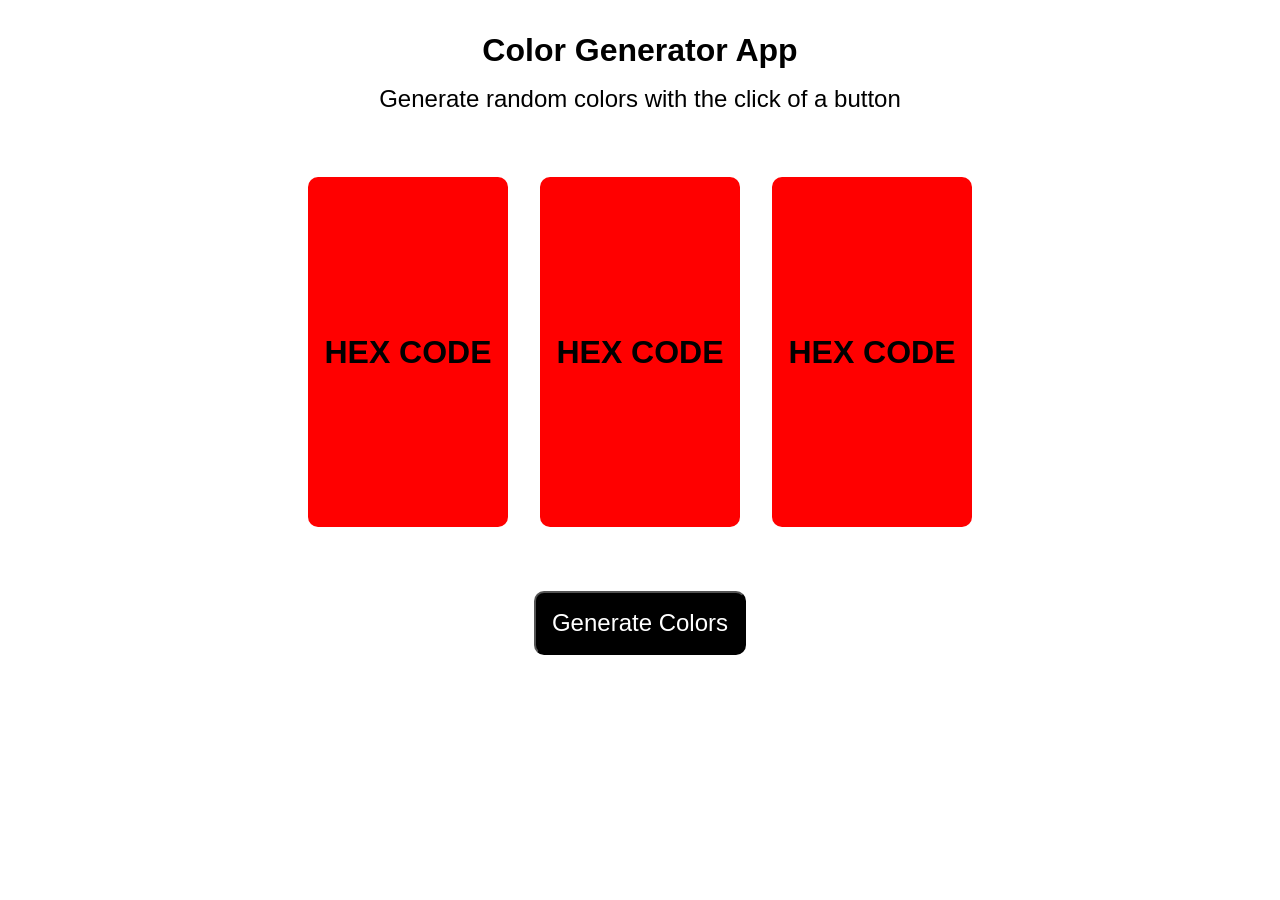
==== index.html @ 50bd09fe "FIRST COLOR GENERATOR" ====
<!DOCTYPE html>
<html lang="en">
<head>
  <meta charset="UTF-8">
  <meta name="viewport" content="width=device-width, initial-scale=1.0">
  <link rel="stylesheet" href="style.css">
  <title>Document</title>
</head>
<body>
 <div class="top-container">
    <h1 class="heading-text">Color Generator App</h1>
    <p class="paragraph-text">Generate random colors with the click of a button</p>
 </div>


 <div class="bottom-container">

  <div class="generated-colors-container" >
   <div class="first-color-box" id="first-color-box">
    <h1 id="first-hex-code">HEX CODE</h1>
   </div>
   <div class="second-color-box" id="second-color-box">
    <h1 id="second-hex-code">HEX CODE</h1>
   </div>   
   <div class="third-color-box" id="third-color-box">
    <h1 id="third-hex-code">HEX CODE</h1>
   </div>
  
 </div>

 <button class="button" id="generate-colors-button">Generate Colors</button>


  <script src="./index.js"></script>
</body>
</html>
---- style.css ----
/* Page Reset */

* {
  margin: 0;
  padding: 0;
  box-sizing: border-box;
  font-family: "Poppins", sans-serif;
}

.top-container {
  height: auto;
  width: 100%;
  display: flex;
  flex-direction: column;
  justify-content: center;
  align-items: center;
  padding: 2rem;
  gap: 1rem;
}

.top-container p {
  font-size: 1.5rem;
  font-weight: 300;
}

.bottom-container {
  display: flex;
  flex-direction: column;
  justify-content: center;
  align-items: center;
  gap: 2rem;
  height: auto;
  width: 100%;
}

.generated-colors-container {
  display: flex;
  flex-direction: row;
  justify-content: center;
  align-items: center;
  gap: 2rem;
  height: auto;
  width: 100%;
  padding: 2rem;
}

.first-color-box {
  display: flex;
  flex-direction: column;
  justify-content: center;
  align-items: center;
  gap: 2rem;
  height: 350px;
  width: 200px;
  background-color: #ff0000;
  border-radius: 10px;
}

.second-color-box {
  display: flex;
  flex-direction: column;
  justify-content: center;
  align-items: center;
  gap: 2rem;
  height: 350px;
  width: 200px;
  background-color: #ff0000;
  border-radius: 10px;
}

.third-color-box {
  display: flex;
  flex-direction: column;
  justify-content: center;
  align-items: center;
  gap: 2rem;
  height: 350px;
  width: 200px;
  background-color: #ff0000;
  border-radius: 10px;
}
.button {
  display: flex;
  flex-direction: row;
  justify-content: center;
  align-items: center;
  gap: 2rem;
  height: auto;
  width: fit-content;
  padding: 1rem;
  border-radius: 10px;
  background-color: #000;
  color: #fff;
  font-size: 1.5rem;
  font-weight: 300;
}
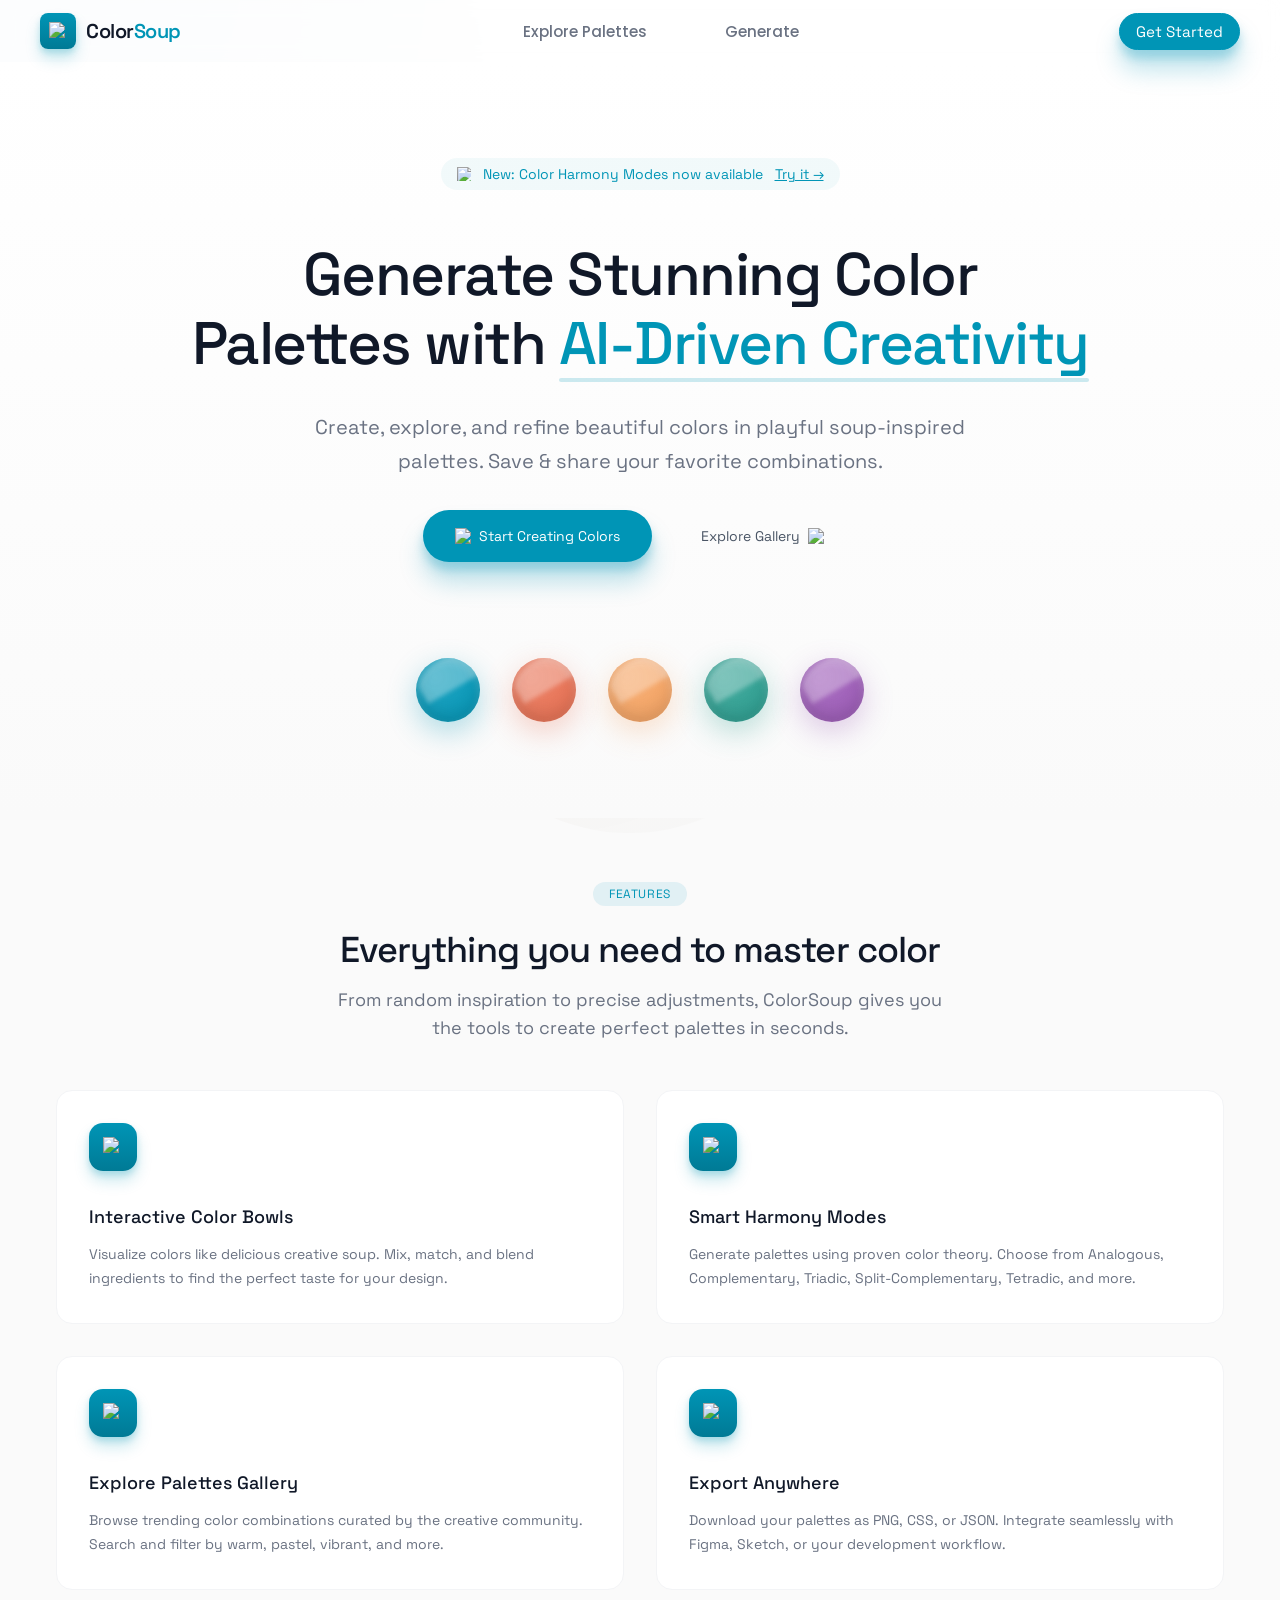
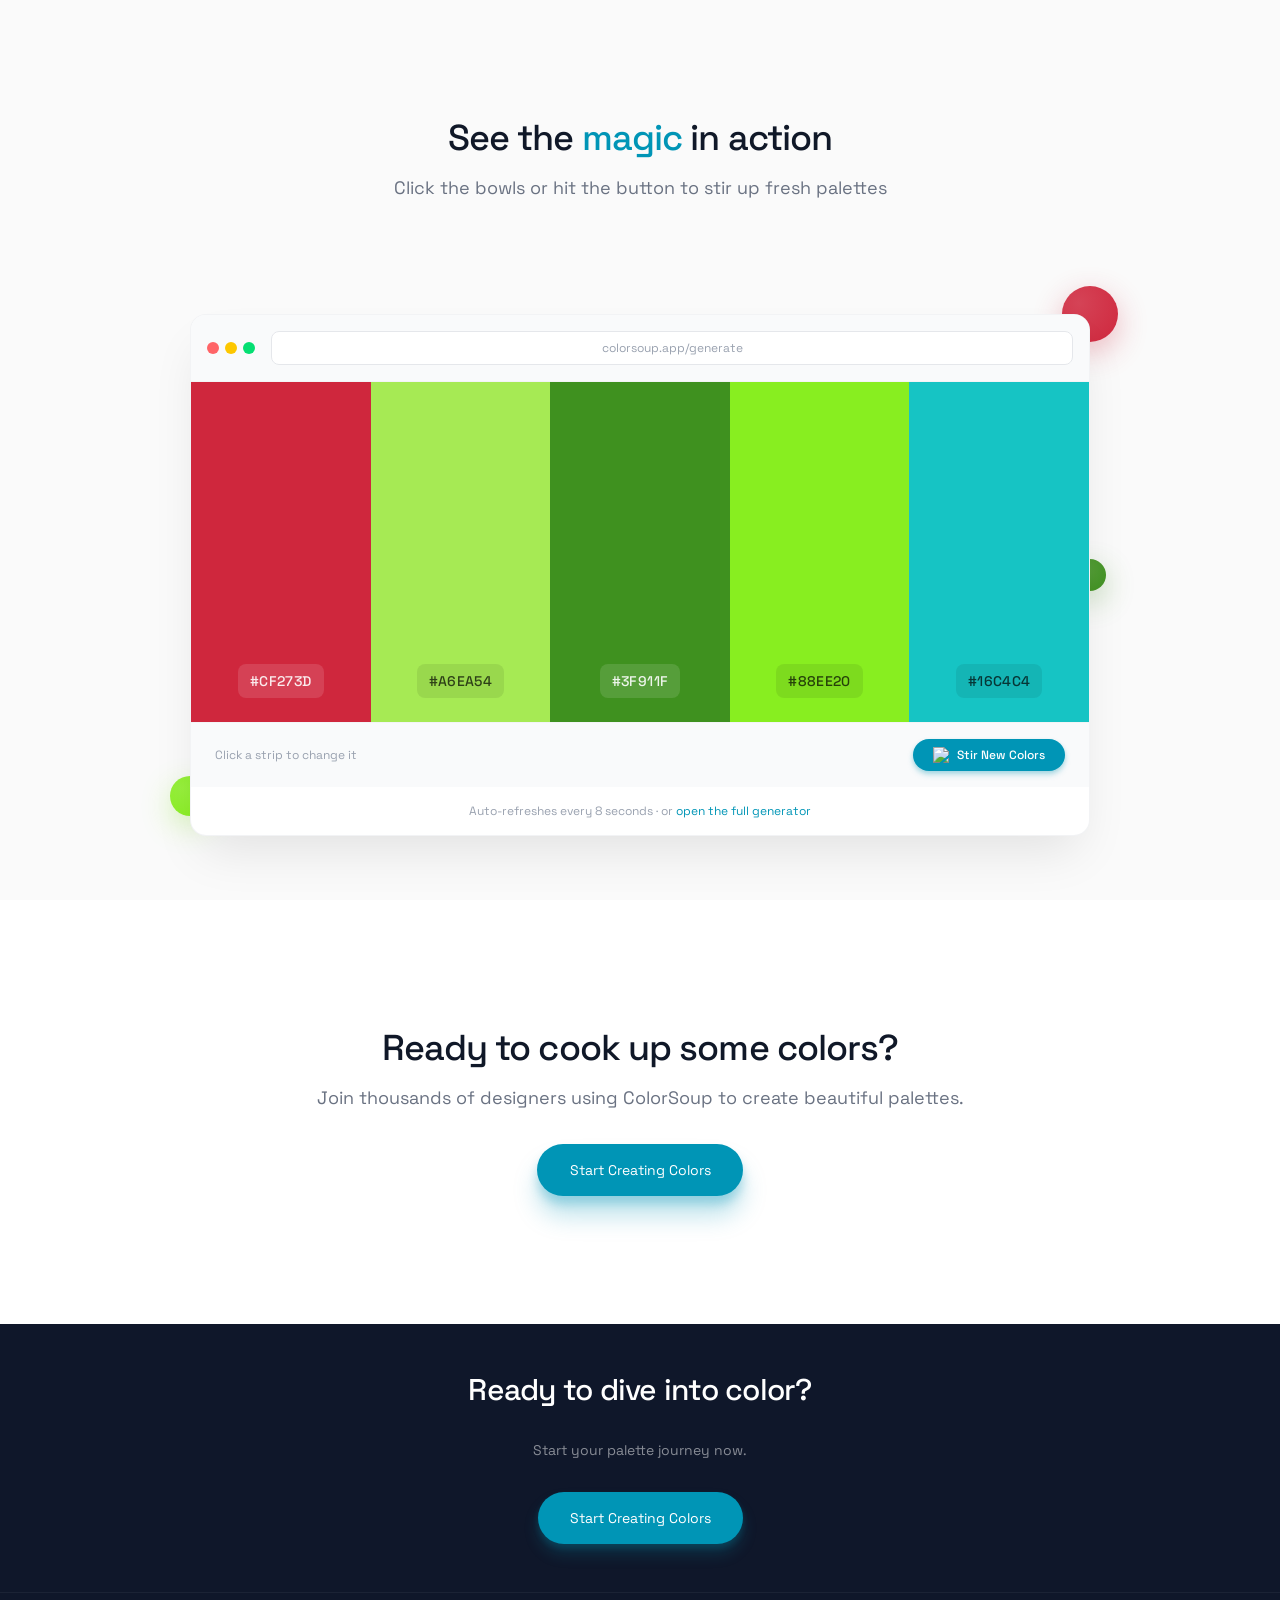
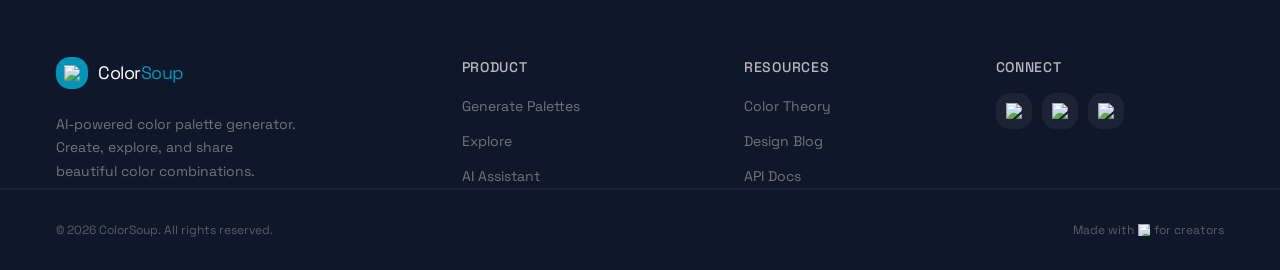
==== commit 98af0486: "main Structure with pages" ====
--- a/index.html
+++ b/index.html
@@ -1,36 +1,336 @@
 <!DOCTYPE html>
 <html lang="en">
 <head>
-  <meta charset="UTF-8">
-  <meta name="viewport" content="width=device-width, initial-scale=1.0">
-  <link rel="stylesheet" href="style.css">
-  <title>Document</title>
+  <meta charset="UTF-8" />
+  <meta name="viewport" content="width=device-width, initial-scale=1.0" />
+  <link rel="preconnect" href="https://fonts.googleapis.com" />
+  <link rel="preconnect" href="https://fonts.gstatic.com" crossorigin />
+  <link
+    href="https://fonts.googleapis.com/css2?family=Poppins:wght@300;400;500;600;700&family=Space+Grotesk:wght@400;500;600;700&display=swap"
+    rel="stylesheet"
+  />
+  <link rel="stylesheet" href="style.css" />
+  <title>ColorSoup</title>
 </head>
 <body>
- <div class="top-container">
-    <h1 class="heading-text">Color Generator App</h1>
-    <p class="paragraph-text">Generate random colors with the click of a button</p>
- </div>
-
-
- <div class="bottom-container">
-
-  <div class="generated-colors-container" >
-   <div class="first-color-box" id="first-color-box">
-    <h1 id="first-hex-code">HEX CODE</h1>
-   </div>
-   <div class="second-color-box" id="second-color-box">
-    <h1 id="second-hex-code">HEX CODE</h1>
-   </div>   
-   <div class="third-color-box" id="third-color-box">
-    <h1 id="third-hex-code">HEX CODE</h1>
-   </div>
-  
- </div>
-
- <button class="button" id="generate-colors-button">Generate Colors</button>
-
-
-  <script src="./index.js"></script>
+  <!-- decorative background blobs -->
+  <div class="bg-blobs">
+    <div class="blob blob-teal" data-name="motion.div" data-node-id="22:352"></div>
+    <div class="blob blob-purple" data-name="motion.div" data-node-id="22:353"></div>
+    <div class="blob blob-orange" data-name="motion.div" data-node-id="22:354"></div>
+  </div>
+
+  <!-- navigation -->
+  <nav class="navbar">
+    <div class="container nav-content">
+      <a href="#" class="logo logo-link">
+        <div class="logo-button">
+          <img src="https://www.figma.com/api/mcp/asset/55b6ffff-f499-4765-b4e3-03343132c840" alt="Palette" class="logo-icon-image" />
+        </div>
+        <span class="logo-text">Color<span class="logo-highlight">Soup</span></span>
+      </a>
+      <ul class="nav-links">
+        <li>
+          <a href="gallery.html">
+            <img src="https://www.figma.com/api/mcp/asset/17121edc-b662-4e2b-855e-cfca0b43fb47" alt="" class="nav-icon" />
+            Explore Palettes
+          </a>
+        </li>
+        <li>
+          <a href="generator.html">
+            <img src="https://www.figma.com/api/mcp/asset/20d98e14-5264-496a-9c47-e6759f137884" alt="" class="nav-icon" />
+            Generate
+          </a>
+        </li>
+      </ul>
+      <div class="nav-actions">
+        <a href="generator.html" class="btn btn-primary">Get Started</a>
+      </div>
+    </div>
+  </nav>
+
+  <!-- hero -->
+  <header id="generate" class="hero">
+    <div class="container hero-container">
+      <!-- Announcement banner -->
+      <div class="hero-announcement" data-name="motion.div" data-node-id="22:356">
+        <div class="announcement-badge">
+          <img src="https://www.figma.com/api/mcp/asset/c7851a32-59e3-48cd-8ddf-7fe6d925c327" alt="Sparkles" class="announcement-icon" />
+          <span class="announcement-text">New: Color Harmony Modes now available</span>
+          <a href="#" class="announcement-link">Try it →</a>
+        </div>
+      </div>
+
+      <!-- Title -->
+      <h1 class="hero-title" data-name="motion.h1" data-node-id="22:367">
+        <span class="hero-title-main">Generate Stunning Color Palettes with </span>
+        <span class="hero-title-highlight">
+          AI-Driven Creativity
+          <div class="hero-title-underline"></div>
+        </span>
+      </h1>
+
+      <!-- Subtitle -->
+      <p class="hero-subtitle" data-name="motion.p" data-node-id="22:372">
+        Create, explore, and refine beautiful colors in playful soup-inspired
+        palettes. Save & share your favorite combinations.
+      </p>
+
+      <!-- CTA Buttons -->
+      <div class="hero-cta" data-name="motion.div" data-node-id="22:374">
+        <a href="generator.html" class="btn btn-primary btn-lg generate-btn">
+          <img src="https://www.figma.com/api/mcp/asset/13329df7-5175-4033-a68e-be6a169b4d35" alt="Sparkles" class="btn-icon" />
+          <span>Start Creating Colors</span>
+        </a>
+        <a href="gallery.html" class="btn btn-secondary btn-lg">
+          <span>Explore Gallery</span>
+          <img src="https://www.figma.com/api/mcp/asset/4c6d60f8-d083-4ae3-9d26-2789202c1991" alt="Arrow" class="btn-icon" />
+        </a>
+      </div>
+
+      <!-- Color spheres -->
+      <div class="hero-balls">
+        <div class="sphere" data-color="0095b6" data-name="sphere-teal">
+          <div class="sphere-container">
+            <div class="sphere-highlight"></div>
+            <div class="sphere-inner-shadow"></div>
+          </div>
+        </div>
+        <div class="sphere" data-color="e76f51" data-name="sphere-coral">
+          <div class="sphere-container">
+            <div class="sphere-highlight"></div>
+            <div class="sphere-inner-shadow"></div>
+          </div>
+        </div>
+        <div class="sphere" data-color="f4a261" data-name="sphere-orange">
+          <div class="sphere-container">
+            <div class="sphere-highlight"></div>
+            <div class="sphere-inner-shadow"></div>
+          </div>
+        </div>
+        <div class="sphere" data-color="2a9d8f" data-name="sphere-teal-green">
+          <div class="sphere-container">
+            <div class="sphere-highlight"></div>
+            <div class="sphere-inner-shadow"></div>
+          </div>
+        </div>
+        <div class="sphere" data-color="9b59b6" data-name="sphere-purple">
+          <div class="sphere-container">
+            <div class="sphere-highlight"></div>
+            <div class="sphere-inner-shadow"></div>
+          </div>
+        </div>
+      </div>
+    </div>
+  </header>
+
+  <!-- features section -->
+  <section id="features" class="section features">
+    <div class="container">
+      <p class="section-pretitle">Features</p>
+      <h2 class="section-title">
+        Everything you need to master color
+      </h2>
+      <p class="section-subtitle">
+        From random inspiration to precise adjustments, ColorSoup gives you the
+        tools to create perfect palettes in seconds.
+      </p>
+      <div class="cards grid">
+        <div class="card">
+          <div class="card-icon">
+            <img
+              src="https://www.figma.com/api/mcp/asset/db305dd0-a26c-40e7-a4c9-801022a3601c"
+              alt="Icon"
+            />
+          </div>
+          <h3 class="card-title">Interactive Color Bowls</h3>
+          <p class="card-text">
+            Visualize colors like delicious creative soup. Mix, match, and blend
+            ingredients to find the perfect taste for your design.
+          </p>
+        </div>
+        <div class="card">
+          <div class="card-icon">
+            <img
+              src="https://www.figma.com/api/mcp/asset/1b2dde30-765e-4213-84c3-91a2a613e78d"
+              alt="Icon"
+            />
+          </div>
+            <h3 class="card-title">Smart Harmony Modes</h3>
+            <p class="card-text">
+              Generate palettes using proven color theory. Choose from Analogous, Complementary, Triadic, Split-Complementary, Tetradic, and more.
+            </p>
+        </div>
+        <div class="card">
+          <div class="card-icon">
+            <img
+              src="https://www.figma.com/api/mcp/asset/b2a75044-d16f-43f7-a27d-85a6347b8678"
+              alt="Icon"
+            />
+          </div>
+          <h3 class="card-title">Explore Palettes Gallery</h3>
+          <p class="card-text">
+            Browse trending color combinations curated by the creative community.
+            Search and filter by warm, pastel, vibrant, and more.
+          </p>
+        </div>
+        <div class="card">
+          <div class="card-icon">
+            <img
+              src="https://www.figma.com/api/mcp/asset/28a9cef9-7aec-4e3d-9a11-65c578a23c8b"
+              alt="Icon"
+            />
+          </div>
+          <h3 class="card-title">Export Anywhere</h3>
+          <p class="card-text">
+            Download your palettes as PNG, CSS, or JSON. Integrate seamlessly
+            with Figma, Sketch, or your development workflow.
+          </p>
+        </div>
+      </div>
+    </div>
+  </section>
+
+  <!-- color generator section -->
+  <section id="generator" class="section magic">
+    <div class="container">
+      <!-- Header -->
+      <div class="magic-header">
+        <h2 class="section-title" data-node-id="22:293">See the <span class="highlight-primary">magic</span> in action</h2>
+        <p class="section-subtitle" data-node-id="22:296">Click the bowls or hit the button to stir up fresh palettes</p>
+      </div>
+    </div>
+
+    <div class="generator-window-wrapper">
+      <div class="magic-circle magic-circle-1"></div>
+      <div class="magic-circle magic-circle-2"></div>
+      <div class="magic-circle magic-circle-3"></div>
+      <div class="generator-window" data-node-id="22:297">
+        <!-- Browser chrome -->
+        <div class="browser-header">
+          <div class="browser-dots">
+            <span class="dot red"></span>
+            <span class="dot yellow"></span>
+            <span class="dot green"></span>
+          </div>
+          <div class="browser-url">colorsoup.app/generate</div>
+        </div>
+
+        <!-- Color strips -->
+        <div class="color-strips" data-node-id="22:307">
+          <div class="color-strip" style="background-color: #cf273d;">
+            <span class="hex-code">#CF273D</span>
+          </div>
+          <div class="color-strip" style="background-color: #a6ea54;">
+            <span class="hex-code">#A6EA54</span>
+          </div>
+          <div class="color-strip" style="background-color: #3f911f;">
+            <span class="hex-code">#3F911F</span>
+          </div>
+          <div class="color-strip" style="background-color: #88ee20;">
+            <span class="hex-code">#88EE20</span>
+          </div>
+          <div class="color-strip" style="background-color: #16c4c4;">
+            <span class="hex-code">#16C4C4</span>
+          </div>
+        </div>
+
+        <!-- Controls footer -->
+        <div class="generator-footer" data-node-id="22:328">
+          <span class="footer-text">Click a strip to change it</span>
+          <button class="btn btn-stir" id="stir-button">
+            <img src="https://www.figma.com/api/mcp/asset/42a8ce26-4220-43d6-bc8f-4aea6f13907b" alt="Refresh" class="refresh-icon" />
+            Stir New Colors
+          </button>
+        </div>
+
+        <!-- Auto-refresh text -->
+        <p class="auto-refresh-text">Auto-refreshes every 8 seconds · or <a href="#">open the full generator</a></p>
+      </div>
+    </div>
+  </section>
+
+  <!-- call to action -->
+  <section class="section cta" data-node-id="22:343">
+    <div class="container cta-light">
+      <h2 class="section-title cta-title">Ready to cook up some colors?</h2>
+      <p class="section-subtitle">Join thousands of designers using ColorSoup to create beautiful palettes.</p>
+      <a href="generator.html" class="btn btn-primary btn-lg generate-btn">Start Creating Colors</a>
+    </div>
+  </section>
+
+  <!-- footer -->
+  <footer class="footer" data-node-id="22:399">
+    <!-- CTA section inside footer -->
+    <div class="footer-cta" data-node-id="22:401">
+      <div class="container">
+        <h3 class="footer-cta-title">Ready to dive into color?</h3>
+        <p class="footer-cta-subtitle">Start your palette journey now.</p>
+        <a href="generator.html" class="btn btn-primary btn-lg">Start Creating Colors</a>
+      </div>
+    </div>
+
+    <!-- Footer content -->
+    <div class="footer-content" data-node-id="22:408">
+      <div class="container footer-container">
+        <!-- Logo and description -->
+        <div class="footer-col">
+          <div class="footer-logo">
+            <div class="logo-icon">
+              <img src="https://www.figma.com/api/mcp/asset/8405d861-100b-4a39-bebd-5254fe3fa550" alt="Palette" />
+            </div>
+            <span>Color<span class="footer-logo-highlight">Soup</span></span>
+          </div>
+          <p class="footer-description">AI-powered color palette generator. Create, explore, and share beautiful color combinations.</p>
+        </div>
+
+        <!-- Product links -->
+        <div class="footer-col">
+          <h4 class="footer-heading">Product</h4>
+          <ul class="footer-links">
+            <li><a href="#">Generate Palettes</a></li>
+            <li><a href="#">Explore</a></li>
+            <li><a href="#">AI Assistant</a></li>
+          </ul>
+        </div>
+
+        <!-- Resources links -->
+        <div class="footer-col">
+          <h4 class="footer-heading">Resources</h4>
+          <ul class="footer-links">
+            <li><a href="#">Color Theory</a></li>
+            <li><a href="#">Design Blog</a></li>
+            <li><a href="#">API Docs</a></li>
+          </ul>
+        </div>
+
+        <!-- Social links -->
+        <div class="footer-col">
+          <h4 class="footer-heading">Connect</h4>
+          <div class="footer-social">
+            <a href="#" class="social-icon">
+              <img src="https://www.figma.com/api/mcp/asset/ef3c22bc-efe1-4efb-acac-4a93ec46db56" alt="Twitter" />
+            </a>
+            <a href="#" class="social-icon">
+              <img src="https://www.figma.com/api/mcp/asset/d0b5319f-5ca6-45e8-8bff-b09e6f08ce57" alt="GitHub" />
+            </a>
+            <a href="#" class="social-icon">
+              <img src="https://www.figma.com/api/mcp/asset/e0835428-8c93-48e9-b400-e7cafc90fc1d" alt="Instagram" />
+            </a>
+          </div>
+        </div>
+      </div>
+    </div>
+
+    <!-- Copyright -->
+    <div class="footer-bottom">
+      <div class="container footer-bottom-content">
+        <p class="copyright">© 2026 ColorSoup. All rights reserved.</p>
+        <p class="made-with">Made with <img src="https://www.figma.com/api/mcp/asset/14960d1c-c28c-49b5-a9eb-df938077d190" alt="Heart" class="heart-icon" /> for creators</p>
+      </div>
+    </div>
+  </footer>
+
+  <script src="index.js"></script>
 </body>
 </html>
--- a/style.css
+++ b/style.css
@@ -1,96 +1,2111 @@
-/* Page Reset */
-
+/* Reset */
 * {
   margin: 0;
   padding: 0;
   box-sizing: border-box;
+}
+body {
   font-family: "Poppins", sans-serif;
-}
-
-.top-container {
-  height: auto;
+  background: var(--bg-light);
+  color: var(--text-dark);
+  position: relative;
+  overflow-x: hidden;
+}
+
+/* Background blobs */
+.bg-blobs {
+  position: fixed;
+  top: 0;
+  left: 0;
   width: 100%;
+  height: 100%;
+  pointer-events: none;
+  z-index: 1;
+}
+
+.blob {
+  position: absolute;
+  border-radius: 50%;
+}
+
+.blob-teal {
+  width: 631.57px;
+  height: 631.57px;
+  left: -158.69px;
+  top: -220.09px;
+  opacity: 0.08;
+  background: radial-gradient(
+    circle at 30% 30%,
+    rgba(0, 149, 182, 1) 0%,
+    rgba(0, 112, 137, 0.75) 25%,
+    rgba(0, 75, 91, 0.5) 50%,
+    rgba(0, 37, 46, 0.25) 75%,
+    rgba(0, 0, 0, 0) 100%
+  );
+}
+
+.blob-purple {
+  width: 478.652px;
+  height: 478.652px;
+  left: 970.86px;
+  top: 242.99px;
+  opacity: 0.06;
+  background: radial-gradient(
+    circle at 30% 30%,
+    rgba(155, 89, 182, 1) 0%,
+    rgba(116, 67, 137, 0.75) 25%,
+    rgba(78, 45, 91, 0.5) 50%,
+    rgba(39, 22, 46, 0.25) 75%,
+    rgba(0, 0, 0, 0) 100%
+  );
+}
+
+.blob-orange {
+  width: 399.346px;
+  height: 399.346px;
+  left: 429.77px;
+  top: 433.73px;
+  opacity: 0.06;
+  background: radial-gradient(
+    circle at 30% 30%,
+    rgba(243, 156, 18, 1) 0%,
+    rgba(182, 117, 14, 0.75) 25%,
+    rgba(122, 78, 9, 0.5) 50%,
+    rgba(61, 39, 5, 0.25) 75%,
+    rgba(0, 0, 0, 0) 100%
+  );
+}
+
+/* Variables */
+:root {
+  --primary: #0095b6;
+  --primary-dark: #007a95;
+  --text-dark: #101828;
+  --text-gray: #6a7282;
+  --bg-light: #fafafa;
+  --bg-white: #fff;
+  --card-border: #f3f4f6;
+}
+
+/* Container */
+.container {
+  max-width: 1200px;
+  margin: 0 auto;
+  padding: 0 1rem;
+}
+
+/* Navbar */
+.navbar {
+  position: sticky;
+  top: 0;
+  background: rgba(255, 255, 255, 0.85);
+  backdrop-filter: blur(10px);
+  z-index: 100;
+}
+.nav-content {
+  display: flex;
+  align-items: center;
+  justify-content: space-between;
+  padding: 0.75rem 0;
+}
+.logo {
+  display: flex;
+  align-items: center;
+  gap: 10px;
+  text-decoration: none;
+  color: var(--text-dark);
+  font-size: 1.25rem;
+  font-weight: 600;
+}
+
+.logo-link {
+  position: relative;
+}
+
+.logo-button {
+  display: flex;
+  align-items: center;
+  justify-content: center;
+  width: 36px;
+  height: 36px;
+  background: linear-gradient(
+    180deg,
+    var(--primary) 0%,
+    var(--primary-dark) 100%
+  );
+  border-radius: 8px;
+  box-shadow:
+    0px 10px 15px rgba(0, 149, 182, 0.2),
+    0px 4px 6px rgba(0, 149, 182, 0.2);
+  flex-shrink: 0;
+}
+
+.logo-icon-image {
+  width: 18px;
+  height: 18px;
+  display: block;
+}
+
+.logo-text {
+  font-family: "Space Grotesk", sans-serif;
+  font-size: 20px;
+  font-weight: 600;
+  letter-spacing: -0.5px;
+  line-height: 28px;
+}
+
+.logo-highlight {
+  color: var(--primary);
+}
+.nav-links {
+  list-style: none;
+  display: flex;
+  gap: 1.5rem;
+}
+.nav-links a {
+  text-decoration: none;
+  color: var(--text-gray);
+  font-weight: 500;
+  font-size: 0.95rem;
+  display: flex;
+  align-items: center;
+  gap: 0.4rem;
+  padding: 7.71px 16px;
+  border-radius: 24px;
+  transition: all 0.3s ease;
+}
+
+.nav-links a:hover {
+  background: rgba(0, 149, 182, 0.1);
+  color: var(--primary);
+}
+
+.nav-links a:hover .nav-icon {
+  filter: brightness(0) saturate(100%) invert(40%) sepia(100%) saturate(1000%)
+    hue-rotate(180deg) brightness(1.1);
+}
+
+.nav-links a.nav-link-active {
+  background: rgba(0, 149, 182, 0.1);
+  color: var(--primary);
+}
+
+.nav-icon {
+  width: 16px;
+  height: 16px;
+  display: inline-block;
+}
+
+.nav-links a.nav-link-active .nav-icon {
+  filter: brightness(0) saturate(100%) invert(40%) sepia(100%) saturate(1000%)
+    hue-rotate(180deg) brightness(1.1);
+}
+.nav-actions {
+  display: flex;
+  gap: 0.75rem;
+}
+.btn {
+  display: inline-block;
+  text-decoration: none;
+  font-weight: 600;
+  font-size: 0.95rem;
+  padding: 0.5rem 1rem;
+  border-radius: 9999px;
+  cursor: pointer;
+}
+.btn-ghost {
+  background: transparent;
+  color: var(--text-gray);
+  border: 1px solid transparent;
+}
+.btn-primary {
+  background: var(--primary);
+  color: #fff;
+  border: 1px solid var(--primary);
+  font-family: "Space Grotesk", sans-serif;
+  font-weight: 400;
+  box-shadow:
+    0px 20px 25px rgba(0, 149, 182, 0.25),
+    0px 8px 10px rgba(0, 149, 182, 0.25);
+}
+.btn-primary:hover {
+  background: var(--primary-dark);
+  box-shadow:
+    0px 20px 25px rgba(0, 112, 137, 0.25),
+    0px 8px 10px rgba(0, 112, 137, 0.25);
+}
+
+.btn-outline {
+  background: transparent;
+  color: var(--primary);
+  border: 2px solid var(--primary);
+}
+
+/* Hero */
+.hero {
+  padding: 6rem 0;
+  text-align: center;
+  background: linear-gradient(180deg, var(--bg-white) 0%, var(--bg-light) 100%);
+  position: relative;
+  z-index: 2;
+}
+
+.hero-container {
+  display: flex;
+  flex-direction: column;
+  align-items: center;
+}
+
+/* Announcement Banner */
+.hero-announcement {
+  margin-bottom: 2rem;
+}
+
+.announcement-badge {
+  display: inline-flex;
+  align-items: center;
+  gap: 12px;
+  background: rgba(0, 149, 182, 0.05);
+  border-radius: 9999px;
+  padding: 8px 16px;
+  height: 32px;
+  box-shadow: 0px 0px 0px 0px rgba(0, 149, 182, 0.2);
+}
+
+.announcement-icon {
+  width: 14px;
+  height: 14px;
+  display: block;
+}
+
+.announcement-text {
+  font-family: "Space Grotesk", sans-serif;
+  font-size: 14px;
+  color: var(--primary);
+  font-weight: 400;
+  line-height: 20px;
+  white-space: nowrap;
+}
+
+.announcement-link {
+  font-family: "Space Grotesk", sans-serif;
+  font-size: 14px;
+  color: var(--primary);
+  text-decoration: underline;
+  font-weight: 400;
+  line-height: 20px;
+  cursor: pointer;
+}
+
+.announcement-link:hover {
+  color: var(--primary-dark);
+}
+
+/* Hero Title */
+.hero-title {
+  font-family: "Space Grotesk", sans-serif;
+  font-size: 60px;
+  font-weight: 500;
+  line-height: 69px;
+  letter-spacing: -1.5px;
+  /* word-spacing: 0.25em; */
+  margin-bottom: 2rem;
+  color: var(--text-dark);
+  display: block;
+  text-align: center;
+  width: 100%;
+  max-width: 900px;
+  margin-left: auto;
+  margin-right: auto;
+  cursor: pointer;
+  transition: all 0.3s ease;
+}
+
+.hero-title-main {
+  /* display: inline; */
+  font-family: "Space Grotesk", sans-serif;
+  font-size: 60px;
+  font-weight: 500;
+  line-height: 69px;
+  letter-spacing: -1.5px;
+  /* word-spacing: 0.25em; */
+  color: var(--text-dark);
+  text-align: center;
+}
+
+.hero-title-highlight {
+  color: var(--primary);
+  display: inline-block;
+  position: relative;
+  white-space: nowrap;
+  font-family: "Space Grotesk", sans-serif;
+  font-size: 60px;
+  font-weight: 500;
+  line-height: 69px;
+  letter-spacing: -1.5px;
+  text-align: center;
+}
+.hero-title-underline {
+  position: absolute;
+  top: 100%;
+  left: 0;
+  width: 100%;
+  height: 4px;
+  background: rgba(0, 149, 182, 0.2);
+  border-radius: 9999px;
+}
+
+.hero-title .letter {
+  display: inline;
+  transition: color 0.3s ease;
+}
+
+.hero-subtitle {
+  font-family: "Space Grotesk", sans-serif;
+  font-size: 1.25rem;
+  line-height: 34px;
+  color: var(--text-gray);
+  max-width: 680px;
+  margin: 0 auto 2rem;
+  font-weight: 400;
+}
+
+.hero-cta {
+  display: flex;
+  gap: 16px;
+  justify-content: center;
+  flex-wrap: wrap;
+  margin-bottom: 3rem;
+}
+
+.btn-lg {
+  padding: 12px 32px;
+  font-size: 14px;
+  height: 52px;
+  display: flex;
+  align-items: center;
+  gap: 8px;
+  border: none;
+}
+
+.btn-lg img {
+  width: 16px;
+  height: 16px;
+}
+
+.btn-secondary {
+  background: transparent;
+  color: #4a5565;
+  border: 1px solid transparent;
+  font-family: "Space Grotesk", sans-serif;
+  font-weight: 400;
+}
+
+.btn-secondary:hover {
+  color: var(--text-dark);
+}
+
+.btn-icon {
+  width: 16px;
+  height: 16px;
+  display: block;
+}
+
+.hero-balls {
+  display: flex;
+  gap: 2rem;
+  justify-content: center;
+  margin-top: 3rem;
+  align-items: flex-start;
+  perspective: 1000px;
+}
+
+@keyframes float-sphere {
+  0%,
+  100% {
+    transform: translateY(0px);
+  }
+  50% {
+    transform: translateY(-8px);
+  }
+}
+
+@keyframes rotate-sphere {
+  0% {
+    transform: rotateX(0deg) rotateY(0deg);
+  }
+  100% {
+    transform: rotateX(10deg) rotateY(10deg);
+  }
+}
+
+/* Glossy Sphere Styles */
+.sphere {
+  position: relative;
+  width: 64px;
+  height: 64px;
+  cursor: pointer;
+  animation: float-sphere 3s ease-in-out infinite;
+}
+
+.sphere:nth-child(1) {
+  animation-delay: 0s;
+}
+
+.sphere:nth-child(2) {
+  animation-delay: 0.3s;
+}
+
+.sphere:nth-child(3) {
+  animation-delay: 0.6s;
+}
+
+.sphere:nth-child(4) {
+  animation-delay: 0.9s;
+}
+
+.sphere:nth-child(5) {
+  animation-delay: 1.2s;
+}
+
+.sphere-container {
+  position: absolute;
+  width: 100%;
+  height: 100%;
+  border-radius: 50%;
+  display: flex;
+  align-items: center;
+  justify-content: center;
+  overflow: hidden;
+  box-shadow: 0px 10px 30px rgba(0, 0, 0, 0.15);
+  transition: all 0.4s ease;
+}
+
+.sphere[data-name="sphere-teal"] .sphere-container {
+  box-shadow: 0px 10px 30px rgba(0, 149, 182, 0.31);
+  background: radial-gradient(
+    circle at 30% 30%,
+    rgba(0, 149, 182, 0.867),
+    rgba(0, 149, 182, 1)
+  );
+}
+
+.sphere[data-name="sphere-coral"] .sphere-container {
+  box-shadow: 0px 10px 30px rgba(231, 111, 81, 0.31);
+  background: radial-gradient(
+    circle at 30% 30%,
+    rgba(231, 111, 81, 0.867),
+    rgba(231, 111, 81, 1)
+  );
+}
+
+.sphere[data-name="sphere-orange"] .sphere-container {
+  box-shadow: 0px 10px 30px rgba(244, 162, 97, 0.31);
+  background: radial-gradient(
+    circle at 30% 30%,
+    rgba(244, 162, 97, 0.867),
+    rgba(244, 162, 97, 1)
+  );
+}
+
+.sphere[data-name="sphere-teal-green"] .sphere-container {
+  box-shadow: 0px 10px 30px rgba(42, 157, 143, 0.31);
+  background: radial-gradient(
+    circle at 30% 30%,
+    rgba(42, 157, 143, 0.867),
+    rgba(42, 157, 143, 1)
+  );
+}
+
+.sphere[data-name="sphere-purple"] .sphere-container {
+  box-shadow: 0px 10px 30px rgba(155, 89, 182, 0.31);
+  background: radial-gradient(
+    circle at 30% 30%,
+    rgba(155, 89, 182, 0.867),
+    rgba(155, 89, 182, 1)
+  );
+}
+
+.sphere-highlight {
+  position: absolute;
+  width: 100%;
+  height: 50%;
+  top: 0;
+  left: 0;
+  background: rgba(255, 255, 255, 0.3);
+  border-radius: 50% 50% 0 0;
+  filter: blur(2px);
+  transform: rotate(-30deg);
+  mix-blend-mode: screen;
+}
+
+.sphere-inner-shadow {
+  position: absolute;
+  inset: 0;
+  border-radius: 50%;
+  box-shadow:
+    inset 0px -8px 16px rgba(0, 0, 0, 0.12),
+    inset 0px 4px 8px rgba(255, 255, 255, 0.2);
+  pointer-events: none;
+  transition: box-shadow 0.4s ease;
+}
+
+.sphere:hover .sphere-inner-shadow {
+  box-shadow:
+    inset 0px -8px 16px rgba(0, 0, 0, 0.2),
+    inset 0px 4px 8px rgba(255, 255, 255, 0.4);
+}
+
+.sphere:hover {
+  animation: none;
+}
+
+.sphere:hover .sphere-container {
+  transform: scale(1.15);
+  filter: brightness(1.2);
+  box-shadow: 0px 15px 40px rgba(0, 0, 0, 0.3);
+}
+
+/* Sections */
+.section {
+  padding: 4rem 0;
+}
+.section-pretitle {
+  text-transform: uppercase;
+  letter-spacing: 0.1em;
+  font-size: 0.75rem;
+  color: var(--primary);
+  margin-bottom: 1rem;
+}
+/* Section pretitle */
+.section-pretitle {
+  font-family: "Space Grotesk", sans-serif;
+  font-size: 12px;
+  font-weight: 400;
+  color: var(--primary);
+  background: rgba(0, 149, 182, 0.1);
+  padding: 4px 16px;
+  border-radius: 24px;
+  display: inline-block;
+  text-transform: uppercase;
+  letter-spacing: 0.6px;
+  line-height: 16px;
+  margin-bottom: 1.5rem;
+  text-align: center;
+  display: block;
+  margin-left: auto;
+  margin-right: auto;
+  width: fit-content;
+}
+
+.section-title {
+  font-family: "Space Grotesk", sans-serif;
+  font-size: 36px;
+  font-weight: 500;
+  color: var(--text-dark);
+  line-height: 40px;
+  letter-spacing: -0.9px;
+  margin-bottom: 1rem;
+  text-align: center;
+}
+
+.section-subtitle {
+  font-family: "Space Grotesk", sans-serif;
+  font-size: 18px;
+  font-weight: 400;
+  color: var(--text-gray);
+  line-height: 28px;
+  margin-bottom: 3rem;
+  max-width: 638px;
+  text-align: center;
+  margin-left: auto;
+  margin-right: auto;
+}
+
+/* Features grid */
+.grid {
+  display: grid;
+  gap: 2rem;
+  grid-template-columns: repeat(2, 1fr);
+  margin-top: 2rem;
+}
+
+.card {
+  background: var(--bg-white);
+  border: 0.716px solid var(--card-border);
+  border-radius: 16px;
+  padding: 2rem;
+  text-align: left;
+}
+
+.card-icon {
+  width: 48px;
+  height: 48px;
+  margin-bottom: 2rem;
+  display: flex;
+  align-items: center;
+  justify-content: center;
+  background: linear-gradient(
+    180deg,
+    var(--primary) 0%,
+    var(--primary-dark) 100%
+  );
+  border-radius: 14px;
+  box-shadow:
+    0px 10px 15px rgba(0, 149, 182, 0.2),
+    0px 4px 6px rgba(0, 149, 182, 0.2);
+}
+
+.card-icon img {
+  width: 20px;
+  height: 20px;
+  object-fit: contain;
+}
+
+.card-title {
+  font-family: "Space Grotesk", sans-serif;
+  font-size: 18px;
+  font-weight: 500;
+  color: var(--text-dark);
+  line-height: 28px;
+  margin-bottom: 0.75rem;
+}
+
+.card-text {
+  font-family: "Space Grotesk", sans-serif;
+  font-size: 14px;
+  font-weight: 400;
+  color: var(--text-gray);
+  line-height: 23.8px;
+}
+
+/* Palette Gallery Section */
+.palette-gallery {
+  background: #fafafa;
+  padding: 4rem 0;
+}
+
+.gallery-header {
+  text-align: center;
+  margin-bottom: 3rem;
+}
+
+.highlight-primary {
+  color: var(--primary);
+}
+
+/* Gallery Controls */
+.gallery-controls {
+  margin-bottom: 3rem;
+}
+
+.search-box {
+  display: flex;
+  align-items: center;
+  gap: 12px;
+  background: white;
+  border: 0.716px solid #e5e7eb;
+  border-radius: 16px;
+  padding: 12px;
+  margin-bottom: 1.5rem;
+  max-width: 600px;
+  margin-left: auto;
+  margin-right: auto;
+  box-shadow:
+    0px 1px 3px rgba(0, 0, 0, 0.1),
+    0px 1px 2px rgba(0, 0, 0, 0.1);
+}
+
+.search-icon {
+  width: 16px;
+  height: 16px;
+  object-fit: contain;
+  flex-shrink: 0;
+}
+
+.search-box input {
+  flex: 1;
+  border: none;
+  outline: none;
+  font-family: "Space Grotesk", sans-serif;
+  font-size: 14px;
+  color: #101828;
+}
+
+.search-box input::placeholder {
+  color: #99a1af;
+}
+
+/* Filter Tags */
+.filter-tags {
+  display: flex;
+  align-items: center;
+  gap: 6px;
+  flex-wrap: wrap;
+  justify-content: center;
+}
+
+.filter-label {
+  display: flex;
+  align-items: center;
+  gap: 4px;
+  font-family: "Space Grotesk", sans-serif;
+  font-size: 12px;
+  color: #99a1af;
+  margin-right: 8px;
+  white-space: nowrap;
+}
+
+.filter-icon {
+  width: 14px;
+  height: 14px;
+  object-fit: contain;
+}
+
+.tag-btn {
+  background: white;
+  border: 0.716px solid #e5e7eb;
+  border-radius: 24px;
+  padding: 6px 16px;
+  font-family: "Space Grotesk", sans-serif;
+  font-size: 12px;
+  font-weight: 500;
+  color: #6a7282;
+  cursor: pointer;
+  transition: all 0.3s ease;
+  white-space: nowrap;
+}
+
+.tag-btn:hover {
+  background: var(--primary);
+  color: white;
+  border-color: var(--primary);
+}
+
+.tag-btn.active {
+  background: var(--primary);
+  color: white;
+  border-color: var(--primary);
+}
+
+/* Palettes Grid */
+.palettes-grid {
+  display: grid;
+  grid-template-columns: repeat(3, 1fr);
+  gap: 24px;
+  max-width: 1200px;
+  margin: 0 auto;
+}
+
+/* Palette Card */
+.palette-card {
+  background: white;
+  border: 0.716px solid #f3f4f6;
+  border-radius: 16px;
+  overflow: hidden;
+  transition: box-shadow 0.3s ease;
+}
+
+.palette-card:hover {
+  box-shadow: 0px 10px 30px rgba(0, 0, 0, 0.1);
+}
+
+.palette-strip {
+  display: flex;
+  height: 112px;
+  width: 100%;
+}
+
+.color-swatch {
+  flex: 1;
+  min-width: 0;
+}
+
+/* Palette Info */
+.palette-info {
+  padding: 15.996px;
+}
+
+.palette-header {
+  display: flex;
+  justify-content: space-between;
+  align-items: center;
+  margin-bottom: 12px;
+  gap: 12px;
+}
+
+.palette-title {
+  font-family: "Space Grotesk", sans-serif;
+  font-size: 14px;
+  font-weight: 500;
+  color: #101828;
+  margin: 0;
+  flex: 1;
+}
+
+.palette-actions {
+  display: flex;
+  gap: 3.996px;
+}
+
+.action-btn {
+  width: 31.981px;
+  height: 31.981px;
+  border: none;
+  background: transparent;
+  border-radius: 14px;
+  cursor: pointer;
+  font-size: 14px;
+  display: flex;
+  align-items: center;
+  justify-content: center;
+  transition: all 0.2s ease;
+  padding: 7.993px;
+}
+
+.action-btn:hover {
+  background: #f9fafb;
+  transform: scale(1.05);
+}
+
+/* Palette Tags and Metadata */
+.palette-tags {
+  display: flex;
+  align-items: center;
+  gap: 6px;
+  margin-bottom: 12px;
+  flex-wrap: wrap;
+}
+
+.tag {
+  background: #f9fafb;
+  border-radius: 8px;
+  padding: 2px 7.99px;
+  font-family: "Space Grotesk", sans-serif;
+  font-size: 10px;
+  font-weight: 400;
+  color: #99a1af;
+  text-transform: uppercase;
+  letter-spacing: 0.5px;
+}
+
+.like-count {
+  margin-left: auto;
+  font-family: "Space Grotesk", sans-serif;
+  font-size: 10px;
+  color: #99a1af;
+  display: flex;
+  align-items: center;
+  gap: 4px;
+  white-space: nowrap;
+}
+
+/* Palette Colors Grid */
+.palette-colors {
+  display: flex;
+  flex-wrap: wrap;
+  gap: 3.996px;
+}
+
+.color-item {
+  flex: 1 1 calc(20% - 3.2px);
+  min-width: 0;
+  display: flex;
+  flex-direction: column;
+  align-items: center;
+  gap: 4px;
+  height: 37.489px;
+}
+
+.color-dot {
+  width: 19.993px;
+  height: 19.993px;
+  border-radius: 50%;
+  border: 0.716px solid rgba(0, 0, 0, 0.05);
+  box-shadow:
+    0px 1px 3px rgba(0, 0, 0, 0.1),
+    0px 1px 2px rgba(0, 0, 0, 0.1);
+  flex-shrink: 0;
+}
+
+.color-hex {
+  font-family: "Space Grotesk", sans-serif;
+  font-size: 9px;
+  color: #99a1af;
+  text-align: center;
+  text-transform: uppercase;
+  letter-spacing: 0.45px;
+  line-height: 13.5px;
+}
+.generator {
+  padding: 4rem 0;
+  background: var(--bg-light);
+}
+
+.generator-window-wrapper {
+  position: relative;
+  max-width: 900px;
+  margin: 0 auto;
+}
+
+.magic-header {
+  display: flex;
+  flex-direction: column;
+  align-items: center;
+  justify-content: center;
+  margin-bottom: 4rem;
+  text-align: center;
+}
+
+.magic-circle {
+  position: absolute;
+  border-radius: 50%;
+  z-index: -1;
+}
+
+.magic-circle-1 {
+  width: 56px;
+  height: 56px;
+  right: -28px;
+  top: -28px;
+  background: radial-gradient(
+    circle at 30% 30%,
+    rgba(207, 39, 61, 0.867),
+    rgba(207, 39, 61, 1)
+  );
+  box-shadow: 0px 10px 30px rgba(207, 39, 61, 0.31);
+}
+
+.magic-circle-2 {
+  width: 40px;
+  height: 40px;
+  left: -20px;
+  bottom: 20px;
+  background: radial-gradient(
+    circle at 30% 30%,
+    rgba(136, 238, 32, 0.867),
+    rgba(136, 238, 32, 1)
+  );
+  box-shadow: 0px 10px 30px rgba(136, 238, 32, 0.31);
+}
+
+.magic-circle-3 {
+  width: 32px;
+  height: 32px;
+  right: 0px;
+  top: 50%;
+  transform: translateY(-50%) translateX(16px);
+  background: radial-gradient(
+    circle at 30% 30%,
+    rgba(63, 145, 31, 0.867),
+    rgba(63, 145, 31, 1)
+  );
+  box-shadow: 0px 10px 30px rgba(63, 145, 31, 0.31);
+}
+
+.generator-window {
+  width: 100%;
+  background: white;
+  border: 0.716px solid rgba(229, 231, 235, 0.5);
+  border-radius: 16px;
+  box-shadow: 0px 25px 50px -12px rgba(0, 0, 0, 0.1);
+  overflow: hidden;
+}
+
+/* Browser header */
+.browser-header {
+  display: flex;
+  align-items: center;
+  gap: 16px;
+  padding: 16px;
+  background: #f9fafb;
+  border-bottom: 0.716px solid #f3f4f6;
+  min-height: 50px;
+}
+
+.browser-dots {
+  display: flex;
+  gap: 6px;
+}
+
+.dot {
+  width: 12px;
+  height: 12px;
+  border-radius: 50%;
+  display: inline-block;
+}
+
+.dot.red {
+  background-color: #ff6467;
+}
+
+.dot.yellow {
+  background-color: #fdc700;
+}
+
+.dot.green {
+  background-color: #05df72;
+}
+
+.dot.green.pill {
+  width: 48px;
+  border-radius: 12px;
+}
+
+.browser-url {
+  flex-grow: 1;
+  background: white;
+  border: 0.716px solid #e5e7eb;
+  border-radius: 8px;
+  padding: 8px 12px;
+  font-size: 12px;
+  color: #99a1af;
+  text-align: center;
+  font-family: "Space Grotesk", sans-serif;
+}
+
+/* Color strips */
+.color-strips {
+  display: flex;
+  height: 340px;
+}
+
+.color-strip {
+  flex: 1;
+  display: flex;
+  align-items: flex-end;
+  justify-content: center;
+  padding-bottom: 1.5rem;
+  cursor: pointer;
+  transition: opacity 0.3s ease;
+}
+
+.color-strip:hover {
+  opacity: 0.9;
+}
+
+.color-strip .hex-code {
+  background: rgba(255, 255, 255, 0.12);
+  color: rgba(255, 255, 255, 0.9);
+  padding: 8px 12px;
+  border-radius: 8px;
+  font-family: "Space Grotesk", sans-serif;
+  font-size: 14px;
+  font-weight: 500;
+  letter-spacing: 0.35px;
+}
+
+.color-strip[style*="cf273d"] .hex-code,
+.color-strip[style*="3f911f"] .hex-code {
+  background: rgba(255, 255, 255, 0.12);
+  color: rgba(255, 255, 255, 0.9);
+}
+
+.color-strip[style*="a6ea54"] .hex-code,
+.color-strip[style*="88ee20"] .hex-code,
+.color-strip[style*="16c4c4"] .hex-code {
+  background: rgba(0, 0, 0, 0.08);
+  color: rgba(0, 0, 0, 0.7);
+}
+
+/* Generator footer */
+.generator-footer {
+  display: flex;
+  justify-content: space-between;
+  align-items: center;
+  padding: 16px 24px;
+  background: #f9fafb;
+  border-top: 0.716px solid #f3f4f6;
+  min-height: 56px;
+}
+
+.footer-text {
+  font-family: "Space Grotesk", sans-serif;
+  font-size: 12px;
+  color: #99a1af;
+}
+
+.btn-stir {
+  background-color: var(--primary);
+  color: white;
+  border: none;
+  padding: 8px 20px;
+  border-radius: 24px;
+  font-family: "Space Grotesk", sans-serif;
+  font-size: 12px;
+  font-weight: 500;
+  cursor: pointer;
+  display: flex;
+  align-items: center;
+  gap: 8px;
+  box-shadow:
+    0px 4px 6px rgba(0, 149, 182, 0.2),
+    0px 2px 4px rgba(0, 149, 182, 0.2);
+  transition: all 0.3s ease;
+}
+
+.btn-stir:hover {
+  transform: translateY(-2px);
+  box-shadow: 0px 6px 12px rgba(0, 149, 182, 0.3);
+}
+
+.refresh-icon {
+  width: 14px;
+  height: 14px;
+}
+
+/* Auto-refresh text */
+.auto-refresh-text {
+  font-family: "Space Grotesk", sans-serif;
+  font-size: 12px;
+  color: #99a1af;
+  text-align: center;
+  padding: 16px 0;
+}
+
+.auto-refresh-text a {
+  color: var(--primary);
+  text-decoration: none;
+}
+
+.auto-refresh-text a:hover {
+  text-decoration: underline;
+}
+
+/* CTA */
+.cta {
+  position: relative;
+  z-index: 10;
+  background: var(--bg-white);
+  padding: 8rem 0;
+}
+
+.cta-light {
+  text-align: center;
   display: flex;
   flex-direction: column;
   justify-content: center;
   align-items: center;
-  padding: 2rem;
+  position: relative;
+  z-index: 10;
+}
+
+.cta-title {
+  font-family: "Space Grotesk", sans-serif;
+  font-size: 36px;
+  font-weight: 500;
+  line-height: 40px;
+  letter-spacing: -0.9px;
+  margin-bottom: 1rem;
+  color: var(--text-dark);
+}
+
+.cta .section-subtitle {
+  margin-bottom: 32px;
+  max-width: 680px;
+  font-family: "Space Grotesk", sans-serif;
+  font-size: 18px;
+  line-height: 28px;
+  font-weight: 400;
+  color: var(--text-gray);
+}
+
+.cta .btn.btn-primary.btn-lg {
+  margin-top: 0;
+  background: #0095b6;
+  border: none;
+  height: 52px;
+  min-width: 206px;
+  padding: 0 32px;
+  border-radius: 9999px;
+  font-family: "Space Grotesk", sans-serif;
+  font-size: 14px;
+  font-weight: 400;
+  line-height: normal;
+  color: #ffffff;
+  box-shadow:
+    0px 20px 25px 0px rgba(0, 149, 182, 0.25),
+    0px 8px 10px 0px rgba(0, 149, 182, 0.25);
+  display: inline-flex;
+  align-items: center;
+  justify-content: center;
+}
+
+/* Footer */
+.footer {
+  background: #0f172a;
+  color: white;
+  padding: 0;
+}
+
+/* Footer CTA Section */
+.footer-cta {
+  background: #0f172a;
+  border-bottom: 0.716px solid rgba(255, 255, 255, 0.05);
+  padding: 3rem 0;
+  text-align: center;
+}
+
+.footer-cta .container {
+  display: flex;
+  flex-direction: column;
+  align-items: center;
+  gap: 2rem;
+}
+
+.footer-cta-title {
+  font-family: "Space Grotesk", sans-serif;
+  font-size: 30px;
+  font-weight: 500;
+  color: white;
+  line-height: 36px;
+  letter-spacing: -0.75px;
+  margin: 0;
+}
+
+.footer-cta-subtitle {
+  font-family: "Space Grotesk", sans-serif;
+  font-size: 14px;
+  font-weight: 400;
+  color: rgba(255, 255, 255, 0.5);
+  line-height: 20px;
+  margin: 0;
+}
+
+.footer-cta .btn {
+  box-shadow:
+    0px 10px 15px rgba(0, 149, 182, 0.2),
+    0px 4px 6px rgba(0, 149, 182, 0.2);
+}
+
+/* Footer content */
+.footer-content {
+  background: #0f172a;
+  padding: 4rem 0 0 0;
+  border-bottom: 0.716px solid rgba(255, 255, 255, 0.05);
+}
+
+.footer-container {
+  display: flex;
+  gap: 4rem;
+  flex-wrap: wrap;
+}
+
+/* Footer logo */
+.footer-logo {
+  display: flex;
+  align-items: center;
+  gap: 10px;
+  font-family: "Space Grotesk", sans-serif;
+  font-size: 18px;
+  font-weight: 400;
+  color: white;
+  letter-spacing: -0.45px;
+  margin-bottom: 1.5rem;
+}
+
+.logo-icon {
+  width: 32px;
+  height: 32px;
+  background: var(--primary);
+  border-radius: 14px;
+  display: flex;
+  align-items: center;
+  justify-content: center;
+  flex-shrink: 0;
+}
+
+.logo-icon img {
+  width: 16px;
+  height: 16px;
+  object-fit: contain;
+}
+
+.footer-logo-highlight {
+  color: var(--primary);
+}
+
+.footer-description {
+  font-family: "Space Grotesk", sans-serif;
+  font-size: 14px;
+  font-weight: 400;
+  color: rgba(255, 255, 255, 0.4);
+  line-height: 23.8px;
+  max-width: 241px;
+}
+
+/* Footer columns */
+.footer-col {
+  flex: 1 1 auto;
+}
+
+.footer-heading {
+  font-family: "Space Grotesk", sans-serif;
+  font-size: 14px;
+  font-weight: 500;
+  color: rgba(255, 255, 255, 0.7);
+  text-transform: uppercase;
+  letter-spacing: 0.7px;
+  line-height: 20px;
+  margin-bottom: 1rem;
+}
+
+.footer-links {
+  list-style: none;
+  display: flex;
+  flex-direction: column;
+  gap: 10px;
+}
+
+.footer-links li a {
+  font-family: "Space Grotesk", sans-serif;
+  font-size: 14px;
+  font-weight: 400;
+  color: rgba(255, 255, 255, 0.4);
+  text-decoration: none;
+  line-height: 20px;
+  transition: color 0.3s ease;
+}
+
+.footer-links li a:hover {
+  color: rgba(255, 255, 255, 0.6);
+}
+
+/* Footer social */
+.footer-social {
+  display: flex;
+  gap: 10px;
+}
+
+.social-icon {
+  width: 36px;
+  height: 36px;
+  background: rgba(255, 255, 255, 0.05);
+  border-radius: 14px;
+  display: flex;
+  align-items: center;
+  justify-content: center;
+  transition: background 0.3s ease;
+  flex-shrink: 0;
+}
+
+.social-icon:hover {
+  background: rgba(255, 255, 255, 0.1);
+}
+
+.social-icon img {
+  width: 16px;
+  height: 16px;
+  object-fit: contain;
+}
+
+/* Footer bottom */
+.footer-bottom {
+  background: #0f172a;
+  padding: 2rem 0;
+  border-top: 0.716px solid rgba(255, 255, 255, 0.05);
+}
+
+.footer-bottom-content {
+  display: flex;
+  justify-content: space-between;
+  align-items: center;
+  flex-wrap: wrap;
   gap: 1rem;
 }
 
-.top-container p {
-  font-size: 1.5rem;
-  font-weight: 300;
-}
-
-.bottom-container {
+.copyright {
+  font-family: "Space Grotesk", sans-serif;
+  font-size: 12px;
+  font-weight: 400;
+  color: rgba(255, 255, 255, 0.3);
+  margin: 0;
+}
+
+.made-with {
+  font-family: "Space Grotesk", sans-serif;
+  font-size: 12px;
+  font-weight: 400;
+  color: rgba(255, 255, 255, 0.3);
+  display: flex;
+  align-items: center;
+  gap: 4px;
+  margin: 0;
+}
+
+.heart-icon {
+  width: 12px;
+  height: 12px;
+  object-fit: contain;
+}
+
+/* Utility */
+.text-center {
+  text-align: center;
+}
+
+/* ===== GENERATOR PAGE STYLES ===== */
+
+/* Generator Section */
+.generator-section {
+  background: linear-gradient(135deg, #fafafa 0%, #f9fafb 100%);
+  position: relative;
+  z-index: 2;
+}
+
+/* Generator Hero */
+.generator-hero {
+  padding: 4rem 0;
+  text-align: center;
+}
+
+.generator-header {
+  max-width: 895px;
+  margin: 0 auto;
+}
+
+.generator-title {
+  font-family: "Space Grotesk", sans-serif;
+  font-size: 36px;
+  font-weight: 600;
+  line-height: 40px;
+  letter-spacing: -0.9px;
+  color: var(--text-dark);
+  margin-bottom: 12px;
+}
+
+.generator-title .highlight-primary {
+  color: var(--primary);
+}
+
+.generator-subtitle {
+  font-family: "Poppins", sans-serif;
+  font-size: 16px;
+  line-height: 24px;
+  color: var(--text-gray);
+}
+
+/* Soup Container */
+.soup-container {
+  background: #fff;
+  padding: 3rem 0;
+  position: relative;
+  z-index: 3;
+}
+
+/* Soup Header */
+.soup-header {
+  display: flex;
+  justify-content: space-between;
+  align-items: flex-start;
+  margin-bottom: 3rem;
+  gap: 2rem;
+}
+
+.soup-header-content {
+  flex: 1;
+}
+
+.soup-title {
+  font-family: "Space Grotesk", sans-serif;
+  font-size: 24px;
+  font-weight: 600;
+  line-height: 32px;
+  letter-spacing: -0.6px;
+  color: var(--text-dark);
+  margin-bottom: 4px;
+}
+
+.soup-subtitle {
+  font-family: "Poppins", sans-serif;
+  font-size: 14px;
+  line-height: 20px;
+  color: #99a1af;
+}
+
+.soup-controls {
+  flex: 1;
+  display: flex;
+  justify-content: flex-end;
+  align-items: center;
+}
+
+.control-group {
+  display: flex;
+  gap: 8px;
+  align-items: center;
+}
+
+.btn-dropdown {
+  display: flex;
+  align-items: center;
+  gap: 8px;
+  background: #fff;
+  border: 0.716px solid #e5e7eb;
+  padding: 0 17px;
+  height: 41.429px;
+  border-radius: 24px;
+  font-family: "Space Grotesk", sans-serif;
+  font-weight: 600;
+  font-size: 14px;
+  color: #364153;
+  cursor: pointer;
+  transition: all 0.3s ease;
+}
+
+.btn-dropdown:hover {
+  border-color: #d1d5db;
+  background: #f9fafb;
+}
+
+.chevron-icon {
+  width: 14px;
+  height: 14px;
+}
+
+.btn-icon-small {
+  width: 16px;
+  height: 16px;
+}
+
+.btn-regenerate {
+  display: flex;
+  align-items: center;
+  gap: 8px;
+  background: var(--primary);
+  color: #fff;
+  border: none;
+  padding: 0 20px;
+  height: 40px;
+  border-radius: 24px;
+  font-family: "Space Grotesk", sans-serif;
+  font-weight: 600;
+  font-size: 14px;
+  cursor: pointer;
+  box-shadow:
+    0px 10px 15px rgba(0, 149, 182, 0.2),
+    0px 4px 6px rgba(0, 149, 182, 0.2);
+  transition: all 0.3s ease;
+}
+
+.btn-regenerate:hover {
+  background: #007a95;
+  transform: translateY(-2px);
+}
+
+.refresh-icon {
+  width: 16px;
+  height: 16px;
+}
+
+.btn-icon-only {
+  background: #fff;
+  border: 0.716px solid #e5e7eb;
+  width: 37.422px;
+  height: 37.422px;
+  padding: 0;
+  display: flex;
+  align-items: center;
+  justify-content: center;
+  border-radius: 24px;
+  cursor: pointer;
+  transition: all 0.3s ease;
+}
+
+.btn-icon-only:hover {
+  border-color: #d1d5db;
+  background: #f9fafb;
+}
+
+/* Bowls Container */
+.bowls-container {
+  display: grid;
+  grid-template-columns: repeat(5, 1fr);
+  gap: 48px 64px;
+  margin-bottom: 3rem;
+  justify-items: center;
+}
+
+.bowl-item {
+  width: 100%;
+  max-width: 180px;
+  cursor: pointer;
+  transition: transform 0.3s ease;
+}
+
+.bowl-item:hover {
+  transform: translateY(-8px);
+}
+
+.bowl-wrapper {
   display: flex;
   flex-direction: column;
+  align-items: center;
+  gap: 16px;
+}
+
+.bowl-visual {
+  width: 100%;
+  aspect-ratio: 16 / 11;
+  border-radius: 24px;
+  overflow: hidden;
+  box-shadow: 0px 10.44px 29.232px rgba(0, 0, 0, 0.18);
+  background: linear-gradient(
+    135deg,
+    rgba(255, 255, 255, 0.1) 0%,
+    rgba(0, 0, 0, 0.05) 100%
+  );
+  display: flex;
+  align-items: center;
   justify-content: center;
-  align-items: center;
-  gap: 2rem;
-  height: auto;
+  position: relative;
+}
+
+.bowl-svg {
   width: 100%;
-}
-
-.generated-colors-container {
-  display: flex;
-  flex-direction: row;
+  height: 100%;
+  display: block;
+}
+
+.bowl-controls {
+  display: flex;
+  flex-direction: column;
+  align-items: center;
+  gap: 6px;
+  width: 100%;
+}
+
+.color-value {
+  font-family: "Space Grotesk", sans-serif;
+  font-size: 14px;
+  font-weight: 500;
+  letter-spacing: 0.7px;
+  text-transform: uppercase;
+  color: #364153;
+}
+
+.btn-copy {
+  background: #f3f4f6;
+  border: none;
+  width: 26px;
+  height: 26px;
+  border-radius: 10px;
+  display: flex;
+  align-items: center;
   justify-content: center;
-  align-items: center;
-  gap: 2rem;
-  height: auto;
+  cursor: pointer;
+  transition: all 0.3s ease;
+  color: #364153;
+}
+
+.btn-copy:hover {
+  background: #e5e7eb;
+  transform: scale(1.1);
+}
+
+.btn-copy svg {
+  width: 14px;
+  height: 14px;
+}
+
+/* Soup Footer */
+.soup-footer {
+  text-align: center;
+  margin-top: 2rem;
+  padding-top: 2rem;
+  border-top: 0.716px solid #e5e7eb;
+}
+
+.soup-hint {
+  font-family: "Poppins", sans-serif;
+  font-size: 14px;
+  line-height: 20px;
+  color: #99a1af;
+}
+
+.hint-code {
+  background: #f3f4f6;
+  padding: 2px 8px;
+  border-radius: 4px;
+  font-family: "Space Grotesk", sans-serif;
+  font-weight: 600;
+  color: #364153;
+  font-size: 12px;
+}
+
+/* CTA Footer */
+.cta-footer {
+  background: #001f3f;
+  padding: 4rem 0;
+}
+
+.cta-footer .cta-light {
+  color: #fff;
+  text-align: center;
+}
+
+.cta-footer .cta-light .section-title {
+  color: #fff;
+}
+
+.cta-footer .cta-light .section-subtitle {
+  color: rgba(255, 255, 255, 0.7);
+}
+
+/* Harmony Selector */
+.harmony-selector {
+  position: relative;
+}
+
+.harmony-dropdown {
+  position: absolute;
+  top: calc(100% + 8px);
+  left: 0;
+  background: #fff;
+  border: 0.716px solid #e5e7eb;
+  border-radius: 8px;
+  box-shadow: 0px 10px 25px rgba(0, 0, 0, 0.15);
+  min-width: 280px;
+  opacity: 0;
+  visibility: hidden;
+  transform: translateY(-8px);
+  transition: all 0.3s ease;
+  z-index: 1000;
+  padding: 12px 0;
+}
+
+.harmony-dropdown.show {
+  opacity: 1;
+  visibility: visible;
+  transform: translateY(0);
+}
+
+.dropdown-title {
+  font-family: "Space Grotesk", sans-serif;
+  font-size: 11px;
+  font-weight: 600;
+  letter-spacing: 0.5px;
+  text-transform: uppercase;
+  color: #99a1af;
+  padding: 8px 16px 4px 16px;
+}
+
+.harmony-option {
   width: 100%;
-  padding: 2rem;
-}
-
-.first-color-box {
-  display: flex;
-  flex-direction: column;
+  display: flex;
+  align-items: center;
+  gap: 12px;
+  padding: 10px 16px;
+  background: transparent;
+  border: none;
+  cursor: pointer;
+  text-align: left;
+  transition: background 0.2s ease;
+  font-family: "Poppins", sans-serif;
+}
+
+.harmony-option:hover {
+  background: #f9fafb;
+}
+
+.harmony-option.selected {
+  background: #f3f4f6;
+}
+
+.color-dots {
+  flex-shrink: 0;
+}
+
+.option-text {
+  flex: 1;
+  min-width: 0;
+}
+
+.option-name {
+  font-size: 14px;
+  font-weight: 600;
+  color: #364153;
+  white-space: nowrap;
+}
+
+.option-desc {
+  font-size: 12px;
+  color: #99a1af;
+  white-space: nowrap;
+  overflow: hidden;
+  text-overflow: ellipsis;
+}
+
+.checkmark {
+  flex-shrink: 0;
+  opacity: 0;
+  color: var(--primary);
+  transition: opacity 0.2s ease;
+}
+
+.harmony-option.selected .checkmark {
+  opacity: 1;
+}
+
+/* Copy Notification */
+.copy-notification {
+  position: fixed;
+  bottom: 2rem;
+  right: 2rem;
+  background: #10b981;
+  color: #fff;
+  padding: 12px 24px;
+  border-radius: 8px;
+  font-family: "Poppins", sans-serif;
+  font-size: 14px;
+  font-weight: 600;
+  box-shadow: 0px 10px 25px rgba(16, 185, 129, 0.2);
+  opacity: 0;
+  transform: translateY(100px);
+  transition: all 0.3s ease;
+  z-index: 1000;
+}
+
+.copy-notification.show {
+  opacity: 1;
+  transform: translateY(0);
+}
+
+/* Export dropdown */
+.export-selector {
+  position: relative;
+  display: inline-block;
+}
+
+.export-dropdown {
+  position: absolute;
+  top: 100%;
+  right: 0;
+  background: white;
+  border: 1px solid #e0e0e0;
+  border-radius: 8px;
+  min-width: 200px;
+  margin-top: 8px;
+  opacity: 0;
+  visibility: hidden;
+  transform: translateY(-8px);
+  transition: all 0.2s ease;
+  z-index: 1000;
+  box-shadow: 0 4px 12px rgba(0, 0, 0, 0.1);
+}
+
+.export-dropdown.show {
+  opacity: 1;
+  visibility: visible;
+  transform: translateY(0);
+}
+
+.export-dropdown .dropdown-title {
+  padding: 8px 12px;
+  font-size: 10px;
+  font-weight: 600;
+  color: #6a7282;
+  text-transform: uppercase;
+  letter-spacing: 0.5px;
+  border-bottom: 1px solid #f0f0f0;
+}
+
+.export-option {
+  width: 100%;
+  padding: 12px;
+  text-align: left;
+  background: none;
+  border: none;
+  cursor: pointer;
+  transition: background-color 0.15s ease;
+  display: flex;
+  align-items: center;
+  justify-content: space-between;
+  font-size: 13px;
+  color: #101828;
+}
+
+.export-option:hover {
+  background-color: #f5f5f5;
+}
+
+.export-option .option-text {
+  flex: 1;
+}
+
+.export-option .option-name {
+  font-weight: 500;
+  color: #101828;
+  margin-bottom: 2px;
+}
+
+.export-option .option-desc {
+  font-size: 11px;
+  color: #6a7282;
+}
+
+/* Social links */
+.social-link {
+  display: inline-flex;
+  align-items: center;
   justify-content: center;
-  align-items: center;
-  gap: 2rem;
-  height: 350px;
-  width: 200px;
-  background-color: #ff0000;
-  border-radius: 10px;
-}
-
-.second-color-box {
-  display: flex;
-  flex-direction: column;
-  justify-content: center;
-  align-items: center;
-  gap: 2rem;
-  height: 350px;
-  width: 200px;
-  background-color: #ff0000;
-  border-radius: 10px;
-}
-
-.third-color-box {
-  display: flex;
-  flex-direction: column;
-  justify-content: center;
-  align-items: center;
-  gap: 2rem;
-  height: 350px;
-  width: 200px;
-  background-color: #ff0000;
-  border-radius: 10px;
-}
-.button {
-  display: flex;
-  flex-direction: row;
-  justify-content: center;
-  align-items: center;
-  gap: 2rem;
-  height: auto;
-  width: fit-content;
-  padding: 1rem;
-  border-radius: 10px;
-  background-color: #000;
-  color: #fff;
-  font-size: 1.5rem;
-  font-weight: 300;
-}
+  width: 36px;
+  height: 36px;
+  background: rgba(255, 255, 255, 0.05);
+  border-radius: 14px;
+  transition: background 0.3s ease;
+  text-decoration: none;
+}
+
+.social-link:hover {
+  background: rgba(255, 255, 255, 0.1);
+}
+
+.social-link img {
+  width: 16px;
+  height: 16px;
+  object-fit: contain;
+}
+
+/* Responsive */
+@media (max-width: 768px) {
+  .grid {
+    grid-template-columns: 1fr;
+  }
+
+  .section-title {
+    font-size: 28px;
+    line-height: 32px;
+  }
+
+  .section-subtitle {
+    font-size: 16px;
+    line-height: 24px;
+  }
+
+  .generator-title {
+    font-size: 28px;
+    line-height: 32px;
+  }
+
+  .generator-window {
+    margin: 0 1rem;
+  }
+
+  .color-strips {
+    min-height: 240px;
+  }
+
+  .soup-header {
+    flex-direction: column;
+    align-items: flex-start;
+  }
+
+  .soup-controls {
+    width: 100%;
+    justify-content: flex-start;
+  }
+
+  .control-group {
+    width: 100%;
+    flex-wrap: wrap;
+  }
+
+  .btn-dropdown,
+  .btn-regenerate,
+  .btn-icon-only {
+    flex: 1;
+    min-width: 120px;
+  }
+
+  .bowls-container {
+    grid-template-columns: repeat(2, 1fr);
+    gap: 32px 24px;
+  }
+
+  .browser-header {
+    flex-direction: column;
+    gap: 8px;
+  }
+
+  .browser-url {
+    width: 100%;
+  }
+
+  .generator-footer {
+    flex-direction: column;
+    gap: 1rem;
+    text-align: center;
+  }
+
+  .footer-cta-title {
+    font-size: 24px;
+    line-height: 28px;
+  }
+
+  .footer-container {
+    flex-direction: column;
+    gap: 2rem;
+  }
+
+  .footer-bottom-content {
+    justify-content: center;
+    text-align: center;
+  }
+
+  .palettes-grid {
+    grid-template-columns: 1fr;
+    gap: 16px;
+  }
+
+  .filter-tags {
+    flex-direction: column;
+    align-items: stretch;
+  }
+
+  .filter-label {
+    margin-right: 0;
+    margin-bottom: 8px;
+  }
+
+  .tag-btn {
+    flex: 1;
+  }
+
+  .gallery-controls {
+    padding: 0 1rem;
+  }
+}
+
+@media (max-width: 480px) {
+  .bowls-container {
+    grid-template-columns: 1fr;
+    gap: 24px 16px;
+  }
+
+  .generator-title {
+    font-size: 24px;
+    line-height: 28px;
+  }
+
+  .soup-title {
+    font-size: 20px;
+    line-height: 28px;
+  }
+
+  .control-group {
+    flex-direction: column;
+  }
+
+  .btn-dropdown,
+  .btn-regenerate,
+  .btn-icon-only {
+    width: 100%;
+  }
+
+  .copy-notification {
+    bottom: 1rem;
+    right: 1rem;
+    left: 1rem;
+  }
+}
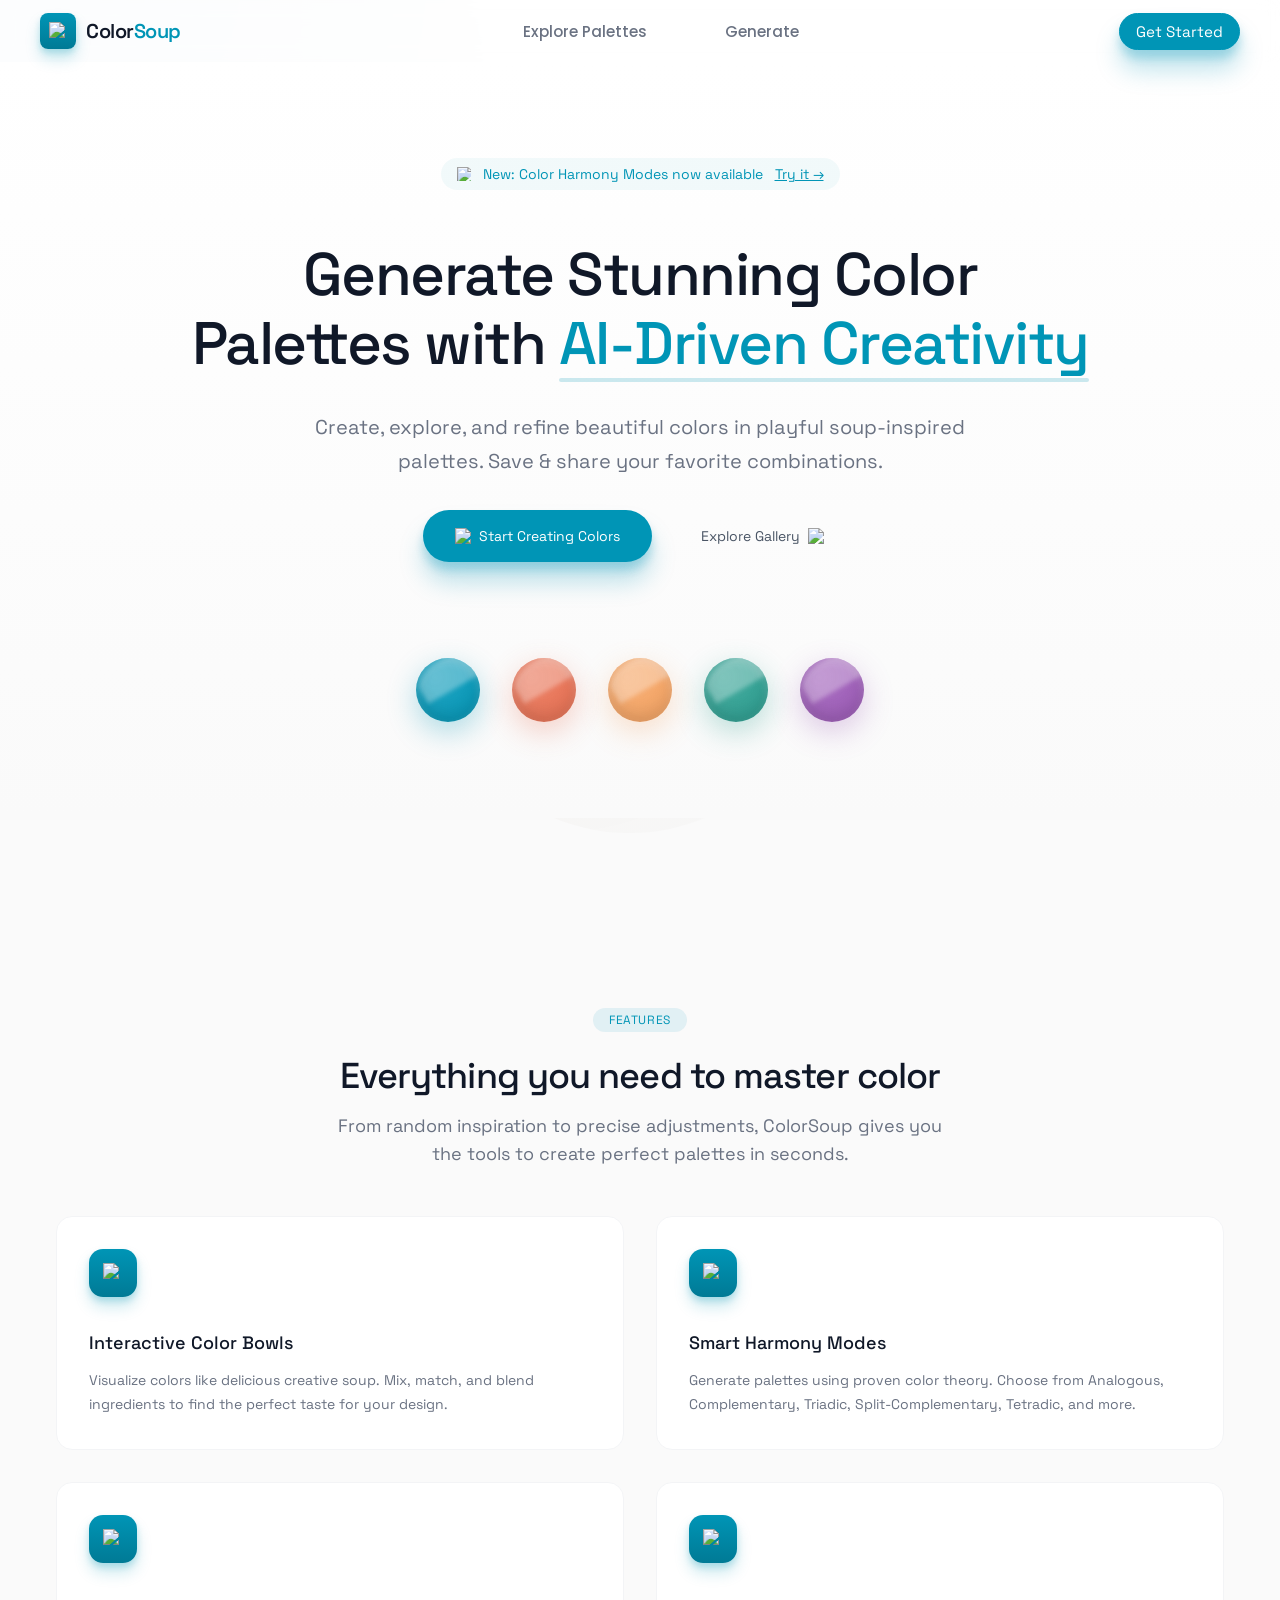
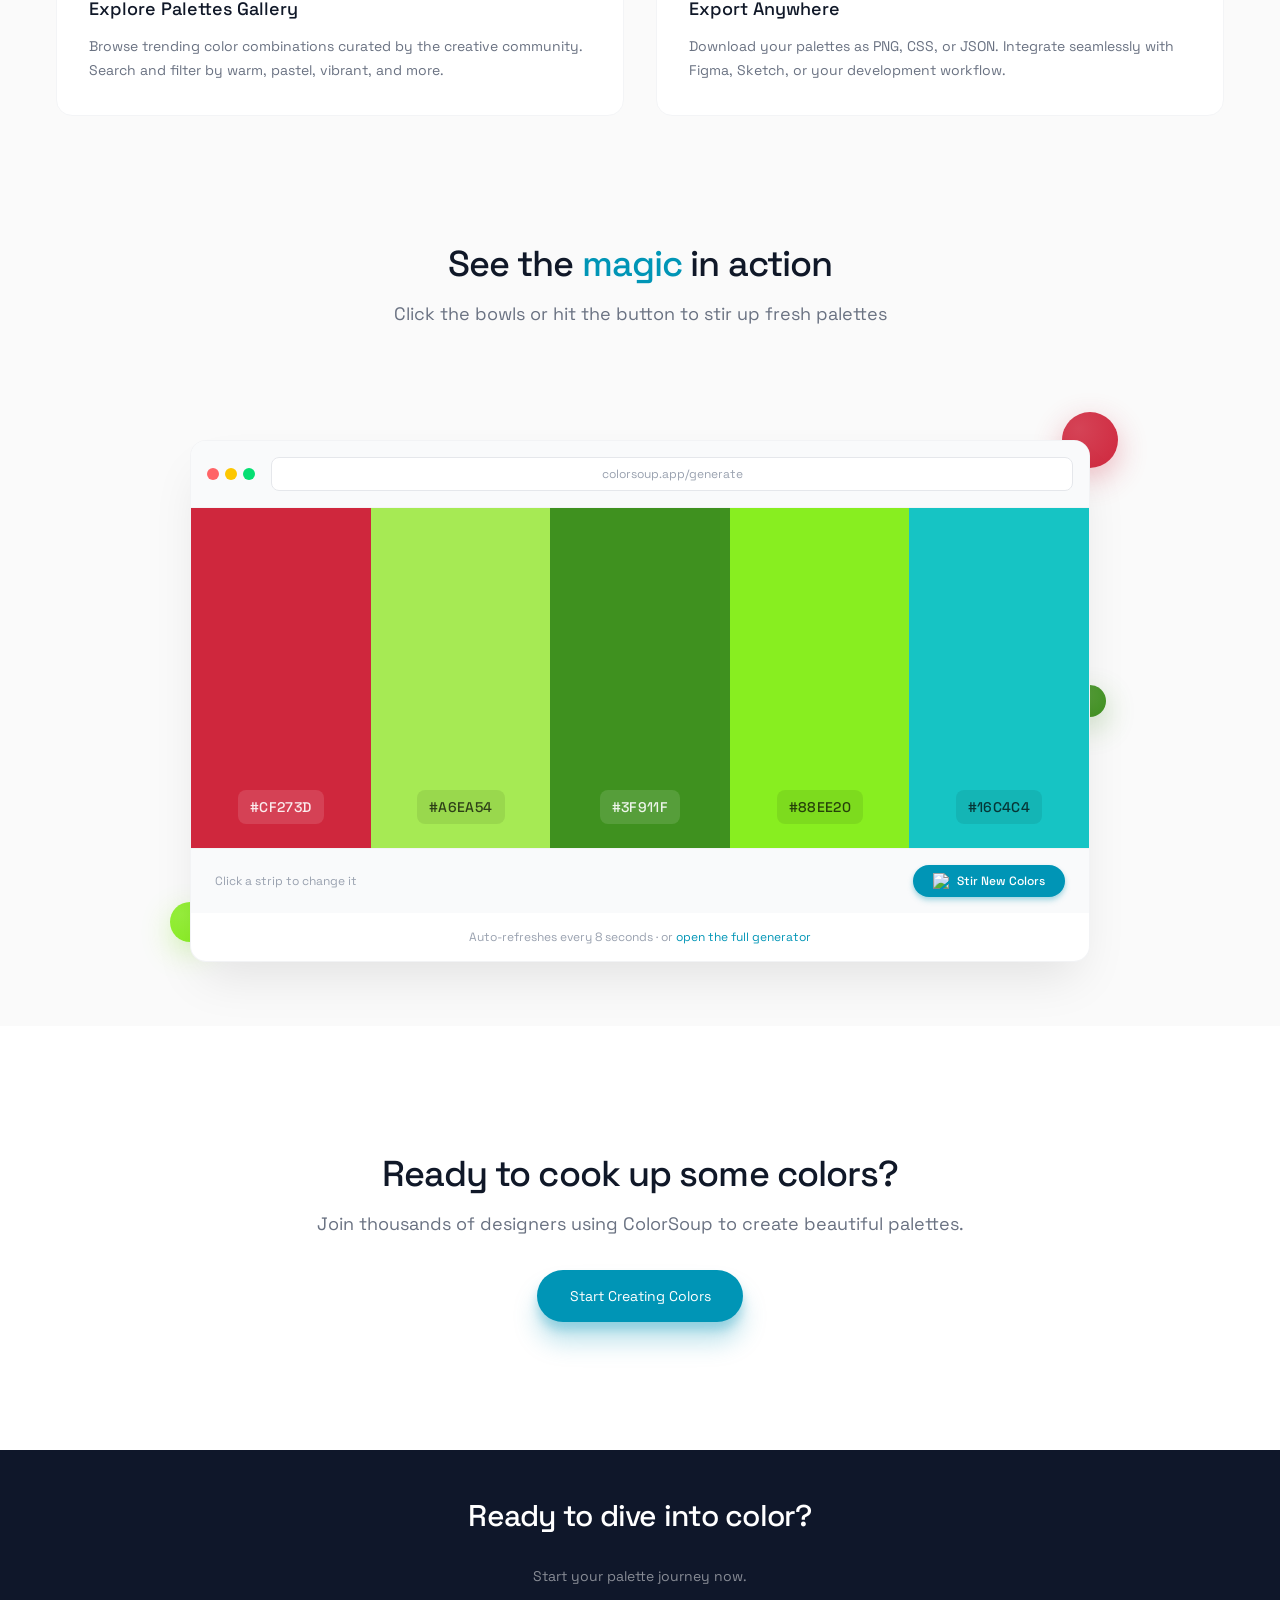
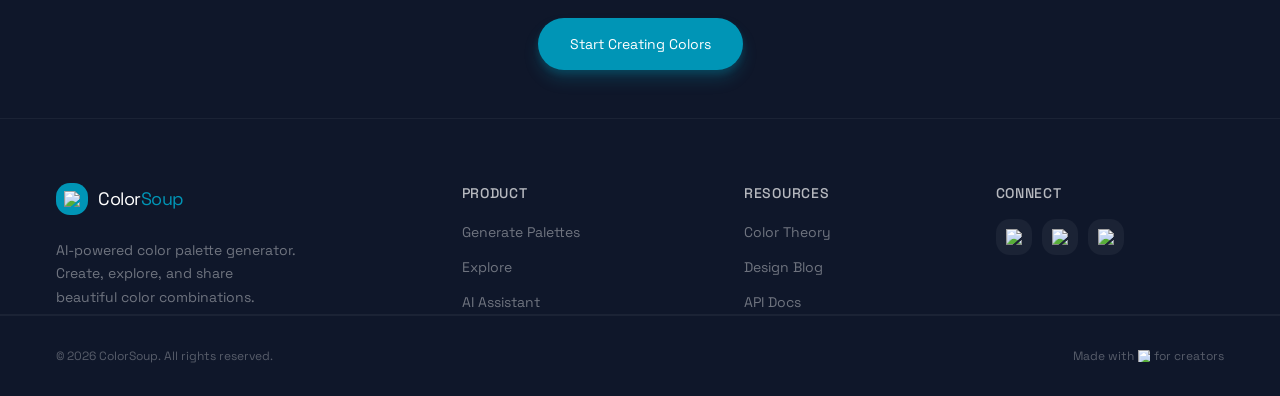
==== commit 607541fb: "added interactions" ====
--- a/index.html
+++ b/index.html
@@ -124,6 +124,19 @@
     </div>
   </header>
 
+  <!-- trusted by section -->
+  <section class="section trusted-by">
+    <div class="container">
+      <div class="trusted-logos">
+        <span class="trusted-company">Company 1</span>
+        <span class="trusted-company">Company 2</span>
+        <span class="trusted-company">Company 3</span>
+        <span class="trusted-company">Company 4</span>
+        <span class="trusted-company">Company 5</span>
+      </div>
+    </div>
+  </section>
+
   <!-- features section -->
   <section id="features" class="section features">
     <div class="container">
--- a/style.css
+++ b/style.css
@@ -1967,6 +1967,350 @@
   object-fit: contain;
 }
 
+/* Interactions & Animations */
+
+/* Logo Hover */
+.logo-button {
+  transition: transform 0.2s;
+}
+.logo-link:hover .logo-button {
+  transform: scale(1.1);
+}
+
+/* Nav Links */
+.nav-links a {
+  transition: all 0.2s ease;
+}
+.nav-links a:hover {
+  color: #0095b6;
+  background-color: #f9fafb;
+}
+.nav-link-active {
+  background-color: rgba(0, 149, 182, 0.1);
+  color: #0095b6;
+}
+
+/* Badge hover */
+.announcement-link {
+  transition: text-decoration 0.2s ease;
+}
+.announcement-link:hover {
+  text-decoration: none;
+}
+
+/* CTA Buttons */
+.btn-primary {
+  transition: all 0.3s ease;
+}
+.hero-cta .btn-primary:hover,
+.footer-cta .btn-primary:hover {
+  filter: brightness(0.9);
+  box-shadow: 0 25px 30px rgba(0, 149, 182, 0.35);
+  transform: scale(1.05);
+}
+.hero-cta .btn-primary:active,
+.footer-cta .btn-primary:active {
+  transform: scale(0.95);
+}
+.btn-secondary {
+  transition: color 0.3s ease;
+}
+.btn-secondary:hover {
+  color: #0095b6;
+}
+.btn-secondary .btn-icon {
+  transition: transform 0.3s ease;
+}
+.btn-secondary:hover .btn-icon {
+  transform: translateX(4px);
+}
+
+/* Trusted By */
+.trusted-by {
+  padding: 3rem 0;
+  text-align: center;
+}
+.trusted-logos {
+  display: flex;
+  justify-content: center;
+  gap: 3rem;
+  flex-wrap: wrap;
+  align-items: center;
+}
+.trusted-company {
+  font-family: inherit;
+  font-size: 1.25rem;
+  font-weight: 600;
+  color: #d1d5db;
+  transition: color 0.3s ease;
+  opacity: 0;
+}
+.trusted-company:hover {
+  color: #0095b6;
+}
+
+/* Feature Cards */
+.card {
+  transition: all 0.3s ease;
+}
+.card:hover {
+  border-color: rgba(0, 149, 182, 0.2);
+  box-shadow:
+    0 20px 25px -5px rgba(0, 149, 182, 0.05),
+    0 8px 10px -6px rgba(0, 149, 182, 0.05);
+}
+.card-icon {
+  transition: transform 0.3s ease;
+}
+.card:hover .card-icon {
+  transform: scale(1.1);
+}
+
+/* Live Palette Demo Hover & Regenerate */
+.color-strip {
+  position: relative;
+  overflow: hidden;
+  transform-origin: bottom;
+}
+.color-strip-overlay {
+  position: absolute;
+  inset: 0;
+  background: rgba(0, 0, 0, 0.1);
+  display: flex;
+  align-items: center;
+  justify-content: center;
+  opacity: 0;
+  transition: opacity 0.2s ease;
+  pointer-events: none;
+}
+.color-strip:hover .color-strip-overlay {
+  opacity: 1;
+}
+.color-strip-overlay img {
+  width: 24px;
+  height: 24px;
+  filter: brightness(0) invert(1);
+}
+.copy-feedback {
+  position: absolute;
+  bottom: 2rem;
+  left: 50%;
+  transform: translateX(-50%) translateY(10px);
+  background: rgba(0, 0, 0, 0.75);
+  color: white;
+  padding: 4px 8px;
+  border-radius: 4px;
+  font-size: 12px;
+  opacity: 0;
+  transition: all 0.2s ease;
+  pointer-events: none;
+  white-space: nowrap;
+  z-index: 10;
+}
+.copy-feedback.show {
+  opacity: 1;
+  transform: translateX(-50%) translateY(0);
+}
+.hex-code {
+  transition: transform 0.2s ease;
+  cursor: pointer;
+  display: inline-block;
+  z-index: 2;
+  position: relative;
+}
+.hex-code:hover {
+  transform: scale(1.1);
+}
+
+.btn-stir {
+  transition: all 0.3s ease;
+}
+.btn-stir:hover {
+  background-color: #007a99;
+  transform: scale(1.05);
+}
+.btn-stir:active {
+  transform: scale(0.95);
+}
+
+/* Floating accent dots */
+.generator-window-wrapper {
+  position: relative;
+}
+.accent-dot {
+  position: absolute;
+  border-radius: 50%;
+  opacity: 0;
+  transition: background 0.3s;
+}
+.accent-dot.dot-1 {
+  width: 24px;
+  height: 24px;
+  top: -10px;
+  right: -20px;
+  animation:
+    float-dot-1 3s ease-in-out infinite,
+    fadeIn 0.5s;
+  z-index: 10;
+}
+.accent-dot.dot-2 {
+  width: 16px;
+  height: 16px;
+  bottom: 20px;
+  left: -25px;
+  animation:
+    float-dot-2 2.5s ease-in-out infinite 0.5s,
+    fadeIn 0.5s;
+  z-index: 10;
+}
+.accent-dot.dot-3 {
+  width: 20px;
+  height: 20px;
+  top: 40%;
+  right: -30px;
+  animation:
+    float-dot-3 2s ease-in-out infinite 1s,
+    fadeIn 0.5s;
+  z-index: 10;
+}
+
+@keyframes float-dot-1 {
+  0%,
+  100% {
+    transform: translateY(0);
+  }
+  50% {
+    transform: translateY(-10px);
+  }
+}
+@keyframes float-dot-2 {
+  0%,
+  100% {
+    transform: translateY(0);
+  }
+  50% {
+    transform: translateY(-8px);
+  }
+}
+@keyframes float-dot-3 {
+  0%,
+  100% {
+    transform: translateY(0);
+  }
+  50% {
+    transform: translateY(-6px);
+  }
+}
+
+/* Footer */
+.footer-cta .btn-primary {
+  transition: all 0.3s ease;
+}
+.footer-links a {
+  transition: color 0.3s ease;
+}
+.footer-links a:hover {
+  color: #0095b6;
+}
+.social-icon {
+  transition: background-color 0.2s ease;
+}
+.social-icon:hover {
+  background-color: #0095b6;
+}
+
+/* Global Animations */
+@keyframes fadeSlideUp {
+  from {
+    opacity: 0;
+    transform: translateY(20px);
+  }
+  to {
+    opacity: 1;
+    transform: translateY(0);
+  }
+}
+@keyframes fadeSlideUp25 {
+  from {
+    opacity: 0;
+    transform: translateY(25px);
+  }
+  to {
+    opacity: 1;
+    transform: translateY(0);
+  }
+}
+@keyframes fadeSlideUp30 {
+  from {
+    opacity: 0;
+    transform: translateY(30px);
+  }
+  to {
+    opacity: 1;
+    transform: translateY(0);
+  }
+}
+@keyframes scaleXIn {
+  from {
+    transform: scaleX(0);
+  }
+  to {
+    transform: scaleX(1);
+  }
+}
+@keyframes stripScaleIn {
+  from {
+    opacity: 0;
+    transform: scaleY(0.6);
+  }
+  to {
+    opacity: 1;
+    transform: scaleY(1);
+  }
+}
+@keyframes fadeIn {
+  from {
+    opacity: 0;
+  }
+  to {
+    opacity: 1;
+  }
+}
+
+/* Visibility animation utility classes */
+.opacity-0 {
+  opacity: 0;
+}
+.animate-mount-badge {
+  animation: fadeSlideUp 0.5s ease-out forwards;
+}
+.animate-mount-title {
+  animation: fadeSlideUp25 0.6s ease-out 0.1s both;
+}
+.animate-scaleX {
+  transform-origin: left;
+  animation: scaleXIn 0.5s ease-out 0.8s both;
+}
+.animate-mount-cta {
+  animation: fadeSlideUp 0.5s ease-out 0.35s both;
+}
+.animate-in-view {
+  animation: fadeSlideUp 0.5s ease-out forwards;
+  opacity: 1 !important;
+}
+.animate-in-view-30 {
+  animation: fadeSlideUp30 0.5s ease-out forwards;
+  opacity: 1 !important;
+}
+.animate-fade-in {
+  animation: fadeIn 0.5s ease-out forwards;
+  opacity: 1 !important;
+}
+.strip-animating {
+  animation: stripScaleIn 0.4s ease-out forwards;
+  transform-origin: bottom;
+}
+
 /* Responsive */
 @media (max-width: 768px) {
   .grid {
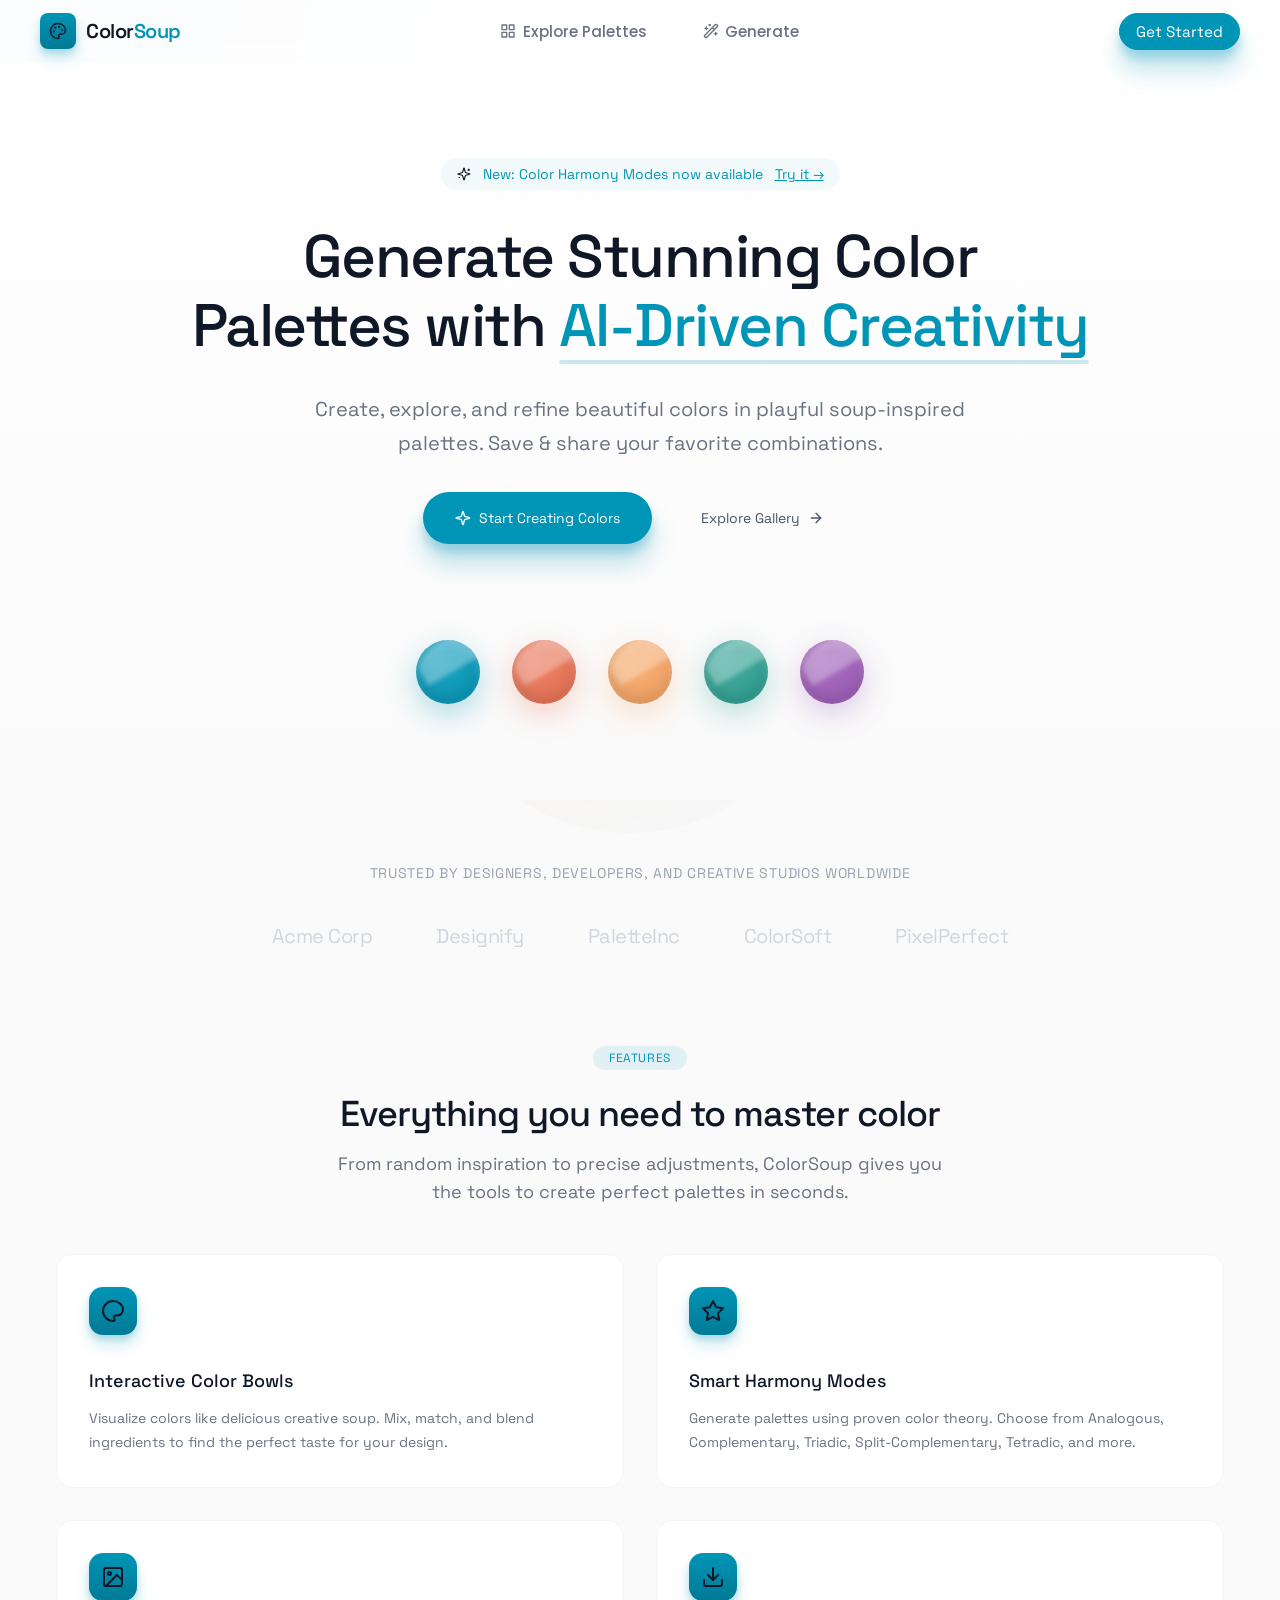
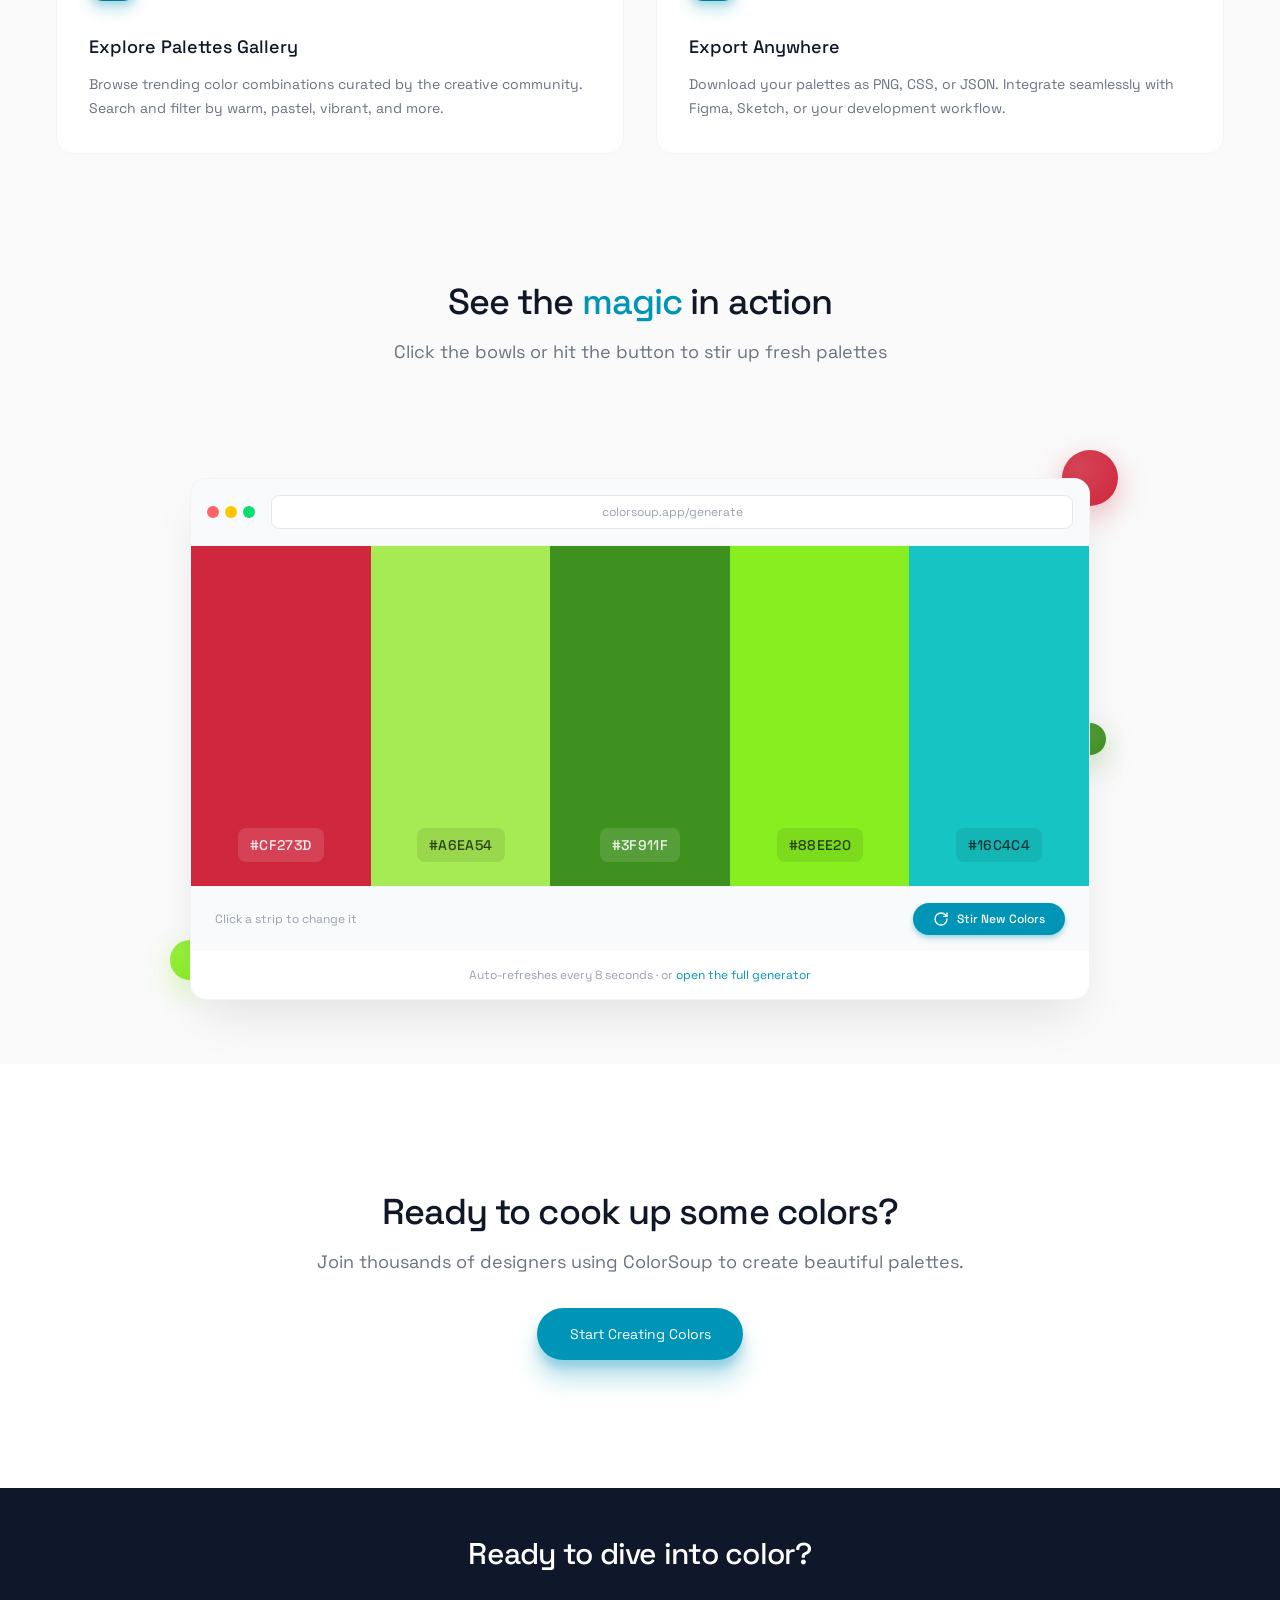
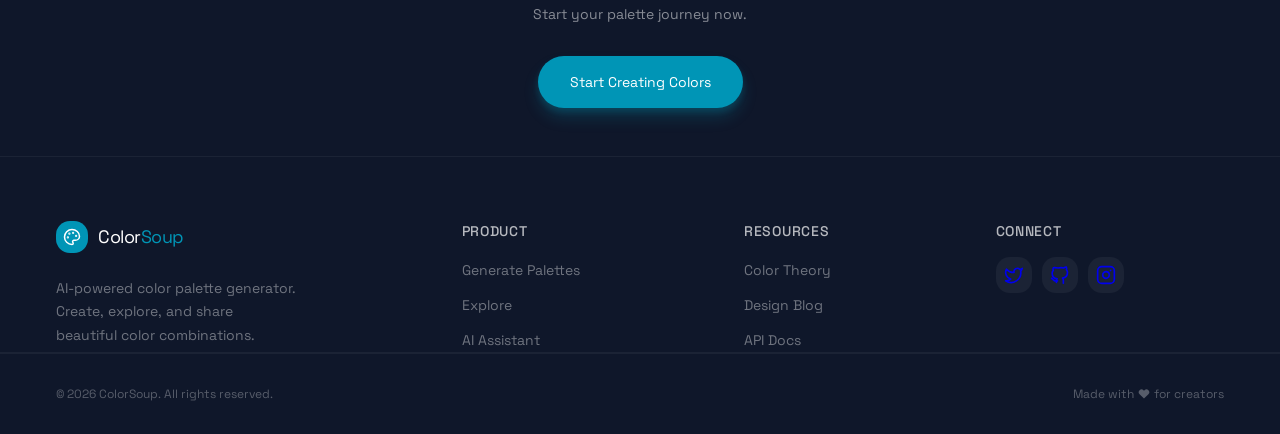
==== commit a2a3204f: "refined designed" ====
--- a/index.html
+++ b/index.html
@@ -25,20 +25,20 @@
     <div class="container nav-content">
       <a href="#" class="logo logo-link">
         <div class="logo-button">
-          <img src="https://www.figma.com/api/mcp/asset/55b6ffff-f499-4765-b4e3-03343132c840" alt="Palette" class="logo-icon-image" />
+          <svg class="logo-icon-image" width="24" height="24" viewBox="0 0 24 24" fill="none" stroke="currentColor" stroke-width="2" stroke-linecap="round" stroke-linejoin="round"><circle cx="13.5" cy="6.5" r=".5" fill="currentColor"/><circle cx="17.5" cy="10.5" r=".5" fill="currentColor"/><circle cx="8.5" cy="7.5" r=".5" fill="currentColor"/><circle cx="6.5" cy="12.5" r=".5" fill="currentColor"/><path d="M12 2C6.5 2 2 6.5 2 12s4.5 10 10 10c.926 0 1.648-.746 1.648-1.688 0-.437-.18-.835-.437-1.125-.29-.289-.438-.652-.438-1.125a1.64 1.64 0 0 1 1.668-1.668h1.996c3.051 0 5.555-2.503 5.555-5.554C21.965 6.012 17.461 2 12 2z"/></svg>
         </div>
         <span class="logo-text">Color<span class="logo-highlight">Soup</span></span>
       </a>
       <ul class="nav-links">
         <li>
           <a href="gallery.html">
-            <img src="https://www.figma.com/api/mcp/asset/17121edc-b662-4e2b-855e-cfca0b43fb47" alt="" class="nav-icon" />
+            <svg class="nav-icon" width="20" height="20" viewBox="0 0 24 24" fill="none" stroke="currentColor" stroke-width="2" stroke-linecap="round" stroke-linejoin="round"><rect x="3" y="3" width="7" height="7"></rect><rect x="14" y="3" width="7" height="7"></rect><rect x="14" y="14" width="7" height="7"></rect><rect x="3" y="14" width="7" height="7"></rect></svg>
             Explore Palettes
           </a>
         </li>
         <li>
           <a href="generator.html">
-            <img src="https://www.figma.com/api/mcp/asset/20d98e14-5264-496a-9c47-e6759f137884" alt="" class="nav-icon" />
+            <svg class="nav-icon" width="20" height="20" viewBox="0 0 24 24" fill="none" stroke="currentColor" stroke-width="2" stroke-linecap="round" stroke-linejoin="round"><path d="m21.64 3.64-1.28-1.28a1.21 1.21 0 0 0-1.72 0L2.36 18.64a1.21 1.21 0 0 0 0 1.72l1.28 1.28a1.2 1.2 0 0 0 1.72 0L21.64 5.36a1.2 1.2 0 0 0 0-1.72Z"></path><path d="m14 7 3 3"></path><path d="M5 6v4"></path><path d="M19 14v4"></path><path d="M10 2v2"></path><path d="M7 8H3"></path><path d="M21 16h-4"></path><path d="M11 3H9"></path></svg>
             Generate
           </a>
         </li>
@@ -55,7 +55,7 @@
       <!-- Announcement banner -->
       <div class="hero-announcement" data-name="motion.div" data-node-id="22:356">
         <div class="announcement-badge">
-          <img src="https://www.figma.com/api/mcp/asset/c7851a32-59e3-48cd-8ddf-7fe6d925c327" alt="Sparkles" class="announcement-icon" />
+          <svg class="announcement-icon" width="16" height="16" viewBox="0 0 24 24" fill="none" stroke="currentColor" stroke-width="2"><path d="M9.937 15.5A2 2 0 0 0 8.5 14.063l-6.135-1.582a.5.3 0 0 1 0-.962L8.5 9.936A2 2 0 0 0 9.937 8.5l1.582-6.135a.5.5 0 0 1 .963 0L14.063 8.5A2 2 0 0 0 15.5 9.937l6.135 1.581a.5.5 0 0 1 0 .964L15.5 14.063a2 2 0 0 0-1.437 1.437l-1.582 6.135a.5.5 0 0 1-.963 0z"/><path d="M20 3v4"/><path d="M22 5h-4"/><path d="M4 17v2"/><path d="M5 18H3"/></svg>
           <span class="announcement-text">New: Color Harmony Modes now available</span>
           <a href="#" class="announcement-link">Try it →</a>
         </div>
@@ -79,12 +79,12 @@
       <!-- CTA Buttons -->
       <div class="hero-cta" data-name="motion.div" data-node-id="22:374">
         <a href="generator.html" class="btn btn-primary btn-lg generate-btn">
-          <img src="https://www.figma.com/api/mcp/asset/13329df7-5175-4033-a68e-be6a169b4d35" alt="Sparkles" class="btn-icon" />
+          <svg class="btn-icon" width="20" height="20" viewBox="0 0 24 24" fill="none" stroke="currentColor" stroke-width="2"><path d="M9.937 15.5A2 2 0 0 0 8.5 14.063l-6.135-1.582a.5.3 0 0 1 0-.962L8.5 9.936A2 2 0 0 0 9.937 8.5l1.582-6.135a.5.5 0 0 1 .963 0L14.063 8.5A2 2 0 0 0 15.5 9.937l6.135 1.581a.5.5 0 0 1 0 .964L15.5 14.063a2 2 0 0 0-1.437 1.437l-1.582 6.135a.5.5 0 0 1-.963 0z"/></svg>
           <span>Start Creating Colors</span>
         </a>
         <a href="gallery.html" class="btn btn-secondary btn-lg">
           <span>Explore Gallery</span>
-          <img src="https://www.figma.com/api/mcp/asset/4c6d60f8-d083-4ae3-9d26-2789202c1991" alt="Arrow" class="btn-icon" />
+          <svg class="btn-icon" width="20" height="20" viewBox="0 0 24 24" fill="none" stroke="currentColor" stroke-width="2" stroke-linecap="round" stroke-linejoin="round"><path d="M5 12h14"/><path d="m12 5 7 7-7 7"/></svg>
         </a>
       </div>
 
@@ -126,13 +126,16 @@
 
   <!-- trusted by section -->
   <section class="section trusted-by">
-    <div class="container">
+    <div class="container relative">
+      <div class="trusted-by-title">
+        Trusted by designers, developers, and creative studios worldwide
+      </div>
       <div class="trusted-logos">
-        <span class="trusted-company">Company 1</span>
-        <span class="trusted-company">Company 2</span>
-        <span class="trusted-company">Company 3</span>
-        <span class="trusted-company">Company 4</span>
-        <span class="trusted-company">Company 5</span>
+        <span class="trusted-company">Acme Corp</span>
+        <span class="trusted-company">Designify</span>
+        <span class="trusted-company">PaletteInc</span>
+        <span class="trusted-company">ColorSoft</span>
+        <span class="trusted-company">PixelPerfect</span>
       </div>
     </div>
   </section>
@@ -151,10 +154,7 @@
       <div class="cards grid">
         <div class="card">
           <div class="card-icon">
-            <img
-              src="https://www.figma.com/api/mcp/asset/db305dd0-a26c-40e7-a4c9-801022a3601c"
-              alt="Icon"
-            />
+            <svg width="24" height="24" viewBox="0 0 24 24" fill="none" stroke="currentColor" stroke-width="2" stroke-linecap="round" stroke-linejoin="round"><path d="M12 2C6.5 2 2 6.5 2 12s4.5 10 10 10c.926 0 1.648-.746 1.648-1.688 0-.437-.18-.835-.437-1.125-.29-.289-.438-.652-.438-1.125a1.64 1.64 0 0 1 1.668-1.668h1.996c3.051 0 5.555-2.503 5.555-5.554C21.965 6.012 17.461 2 12 2z"/></svg>
           </div>
           <h3 class="card-title">Interactive Color Bowls</h3>
           <p class="card-text">
@@ -164,10 +164,7 @@
         </div>
         <div class="card">
           <div class="card-icon">
-            <img
-              src="https://www.figma.com/api/mcp/asset/1b2dde30-765e-4213-84c3-91a2a613e78d"
-              alt="Icon"
-            />
+            <svg width="24" height="24" viewBox="0 0 24 24" fill="none" stroke="currentColor" stroke-width="2" stroke-linecap="round" stroke-linejoin="round"><polygon points="12 2 15.09 8.26 22 9.27 17 14.14 18.18 21.02 12 17.77 5.82 21.02 7 14.14 2 9.27 8.91 8.26 12 2"></polygon></svg>
           </div>
             <h3 class="card-title">Smart Harmony Modes</h3>
             <p class="card-text">
@@ -176,10 +173,7 @@
         </div>
         <div class="card">
           <div class="card-icon">
-            <img
-              src="https://www.figma.com/api/mcp/asset/b2a75044-d16f-43f7-a27d-85a6347b8678"
-              alt="Icon"
-            />
+            <svg width="24" height="24" viewBox="0 0 24 24" fill="none" stroke="currentColor" stroke-width="2" stroke-linecap="round" stroke-linejoin="round"><rect x="3" y="3" width="18" height="18" rx="2" ry="2"></rect><circle cx="8.5" cy="8.5" r="1.5"></circle><polyline points="21 15 16 10 5 21"></polyline></svg>
           </div>
           <h3 class="card-title">Explore Palettes Gallery</h3>
           <p class="card-text">
@@ -189,10 +183,7 @@
         </div>
         <div class="card">
           <div class="card-icon">
-            <img
-              src="https://www.figma.com/api/mcp/asset/28a9cef9-7aec-4e3d-9a11-65c578a23c8b"
-              alt="Icon"
-            />
+            <svg width="24" height="24" viewBox="0 0 24 24" fill="none" stroke="currentColor" stroke-width="2" stroke-linecap="round" stroke-linejoin="round"><path d="M21 15v4a2 2 0 0 1-2 2H5a2 2 0 0 1-2-2v-4"></path><polyline points="7 10 12 15 17 10"></polyline><line x1="12" y1="15" x2="12" y2="3"></line></svg>
           </div>
           <h3 class="card-title">Export Anywhere</h3>
           <p class="card-text">
@@ -252,7 +243,7 @@
         <div class="generator-footer" data-node-id="22:328">
           <span class="footer-text">Click a strip to change it</span>
           <button class="btn btn-stir" id="stir-button">
-            <img src="https://www.figma.com/api/mcp/asset/42a8ce26-4220-43d6-bc8f-4aea6f13907b" alt="Refresh" class="refresh-icon" />
+            <svg class="refresh-icon" width="24" height="24" viewBox="0 0 24 24" fill="none" stroke="currentColor" stroke-width="2" stroke-linecap="round" stroke-linejoin="round"><path d="M21 12a9 9 0 1 1-9-9c2.52 0 4.93 1 6.74 2.74L21 8"/><path d="M21 3v5h-5"/></svg>
             Stir New Colors
           </button>
         </div>
@@ -290,7 +281,7 @@
         <div class="footer-col">
           <div class="footer-logo">
             <div class="logo-icon">
-              <img src="https://www.figma.com/api/mcp/asset/8405d861-100b-4a39-bebd-5254fe3fa550" alt="Palette" />
+              <svg width="18" height="18" viewBox="0 0 24 24" fill="none" stroke="currentColor" stroke-width="2" stroke-linecap="round" stroke-linejoin="round"><circle cx="13.5" cy="6.5" r=".5" fill="currentColor"/><circle cx="17.5" cy="10.5" r=".5" fill="currentColor"/><circle cx="8.5" cy="7.5" r=".5" fill="currentColor"/><circle cx="6.5" cy="12.5" r=".5" fill="currentColor"/><path d="M12 2C6.5 2 2 6.5 2 12s4.5 10 10 10c.926 0 1.648-.746 1.648-1.688 0-.437-.18-.835-.437-1.125-.29-.289-.438-.652-.438-1.125a1.64 1.64 0 0 1 1.668-1.668h1.996c3.051 0 5.555-2.503 5.555-5.554C21.965 6.012 17.461 2 12 2z"/></svg>
             </div>
             <span>Color<span class="footer-logo-highlight">Soup</span></span>
           </div>
@@ -322,13 +313,13 @@
           <h4 class="footer-heading">Connect</h4>
           <div class="footer-social">
             <a href="#" class="social-icon">
-              <img src="https://www.figma.com/api/mcp/asset/ef3c22bc-efe1-4efb-acac-4a93ec46db56" alt="Twitter" />
+              <svg width="20" height="20" viewBox="0 0 24 24" fill="none" stroke="currentColor" stroke-width="2" stroke-linecap="round" stroke-linejoin="round"><path d="M22 4s-.7 2.1-2 3.4c1.6 10-9.4 17.3-18 11.6 2.2.1 4.4-.6 6-2C3 15.5.5 9.6 3 5c2.2 2.6 5.6 4.1 9 4-.9-4.2 4-6.6 7-3.8 1.1 0 3-1.2 3-1.2z"></path></svg>
             </a>
             <a href="#" class="social-icon">
-              <img src="https://www.figma.com/api/mcp/asset/d0b5319f-5ca6-45e8-8bff-b09e6f08ce57" alt="GitHub" />
+              <svg width="20" height="20" viewBox="0 0 24 24" fill="none" stroke="currentColor" stroke-width="2" stroke-linecap="round" stroke-linejoin="round"><path d="M9 19c-5 1.5-5-2.5-7-3m14 6v-3.8c0-1.2-.4-2.1-1-2.6 3-.3 6-1.5 6-6.5 0-1.4-.5-2.5-1.3-3.4.1-.3.6-1.6-.1-3.3 0 0-1-.3-3.3 1.2-1-.3-2.1-.4-3.1-.4s-2.1.1-3.1.4C5 3 4 3.3 4 3.3c-.7 1.7-.2 3-.1 3.3C3.1 7.5 2.6 8.6 2.6 10c0 5 3 6.2 6 6.5-.5.4-.9 1.2-.9 2.4V21"></path></svg>
             </a>
             <a href="#" class="social-icon">
-              <img src="https://www.figma.com/api/mcp/asset/e0835428-8c93-48e9-b400-e7cafc90fc1d" alt="Instagram" />
+              <svg width="20" height="20" viewBox="0 0 24 24" fill="none" stroke="currentColor" stroke-width="2" stroke-linecap="round" stroke-linejoin="round"><rect x="2" y="2" width="20" height="20" rx="5" ry="5"></rect><path d="M16 11.37A4 4 0 1 1 12.63 8 4 4 0 0 1 16 11.37z"></path><line x1="17.5" y1="6.5" x2="17.51" y2="6.5"></line></svg>
             </a>
           </div>
         </div>
@@ -339,7 +330,7 @@
     <div class="footer-bottom">
       <div class="container footer-bottom-content">
         <p class="copyright">© 2026 ColorSoup. All rights reserved.</p>
-        <p class="made-with">Made with <img src="https://www.figma.com/api/mcp/asset/14960d1c-c28c-49b5-a9eb-df938077d190" alt="Heart" class="heart-icon" /> for creators</p>
+        <p class="made-with">Made with <svg class="heart-icon" width="16" height="16" viewBox="0 0 24 24" fill="currentColor" stroke="none"><path d="M20.84 4.61a5.5 5.5 0 0 0-7.78 0L12 5.67l-1.06-1.06a5.5 5.5 0 0 0-7.78 7.78l1.06 1.06L12 21.23l7.78-7.78 1.06-1.06a5.5 5.5 0 0 0 0-7.78z"></path></svg> for creators</p>
       </div>
     </div>
   </footer>
--- a/style.css
+++ b/style.css
@@ -564,6 +564,103 @@
   transform: scale(1.15);
   filter: brightness(1.2);
   box-shadow: 0px 15px 40px rgba(0, 0, 0, 0.3);
+}
+
+/* Soup Bowl Styles (hero) */
+.soup-bowl {
+  display: flex;
+  flex-direction: column;
+  align-items: center;
+  gap: 6px;
+  cursor: pointer;
+  animation: float-sphere 3s ease-in-out infinite;
+}
+
+.soup-bowl:nth-child(1) {
+  animation-delay: 0s;
+}
+.soup-bowl:nth-child(2) {
+  animation-delay: 0.3s;
+}
+.soup-bowl:nth-child(3) {
+  animation-delay: 0.6s;
+}
+.soup-bowl:nth-child(4) {
+  animation-delay: 0.9s;
+}
+.soup-bowl:nth-child(5) {
+  animation-delay: 1.2s;
+}
+
+.soup-bowl:hover {
+  animation: none;
+}
+.soup-bowl:hover .bowl-wrapper {
+  transform: scale(1.08);
+}
+
+.bowl-wrapper {
+  position: relative;
+  width: 180px;
+  height: 104px;
+  transition: transform 0.3s ease;
+  filter: drop-shadow(0px 10px 29px rgba(0, 0, 0, 0.18));
+}
+
+/* The colored soup surface sits behind the bowl SVG */
+.bowl-soup {
+  position: absolute;
+  bottom: 6%;
+  left: 3%;
+  right: 3%;
+  top: 38%;
+  border-radius: 0 0 50% 50%;
+  transition: background-color 0.4s ease;
+}
+
+/* The bowl SVG overlays the soup, giving the illusion of a filled bowl */
+.bowl-svg {
+  position: absolute;
+  inset: 0;
+  width: 100%;
+  height: 100%;
+  object-fit: contain;
+}
+
+.bowl-hex {
+  font-family: "Space Grotesk", sans-serif;
+  font-size: 14px;
+  font-weight: 400;
+  color: #364153;
+  letter-spacing: 0.7px;
+  text-transform: uppercase;
+  line-height: 20px;
+  white-space: nowrap;
+}
+
+.bowl-lock-btn {
+  display: flex;
+  align-items: center;
+  justify-content: center;
+  width: 26px;
+  height: 26px;
+  background: #f3f4f6;
+  border: none;
+  border-radius: 10px;
+  cursor: pointer;
+  color: #6a7282;
+  transition: all 0.2s ease;
+  padding: 0;
+}
+
+.bowl-lock-btn:hover {
+  background: rgba(0, 149, 182, 0.1);
+  color: #0095b6;
+}
+
+.soup-bowl[data-locked="true"] .bowl-lock-btn {
+  background: rgba(0, 149, 182, 0.1);
+  color: #0095b6;
 }
 
 /* Sections */
@@ -889,17 +986,6 @@
   letter-spacing: 0.5px;
 }
 
-.like-count {
-  margin-left: auto;
-  font-family: "Space Grotesk", sans-serif;
-  font-size: 10px;
-  color: #99a1af;
-  display: flex;
-  align-items: center;
-  gap: 4px;
-  white-space: nowrap;
-}
-
 /* Palette Colors Grid */
 .palette-colors {
   display: flex;
@@ -1646,19 +1732,19 @@
 
 .bowl-visual {
   width: 100%;
-  aspect-ratio: 16 / 11;
-  border-radius: 24px;
-  overflow: hidden;
-  box-shadow: 0px 10.44px 29.232px rgba(0, 0, 0, 0.18);
-  background: linear-gradient(
-    135deg,
-    rgba(255, 255, 255, 0.1) 0%,
-    rgba(0, 0, 0, 0.05) 100%
-  );
+  padding-bottom: 66%; /* Maintain approx aspect ratio of the SVG */
   display: flex;
   align-items: center;
   justify-content: center;
   position: relative;
+}
+
+.bowl-visual svg {
+  position: absolute;
+  top: 0;
+  left: 0;
+  width: 100%;
+  height: 100%;
 }
 
 .bowl-svg {
@@ -2027,21 +2113,32 @@
 
 /* Trusted By */
 .trusted-by {
-  padding: 3rem 0;
+  padding: 4rem 0 2rem;
   text-align: center;
 }
+.trusted-by-title {
+  font-family: "Space Grotesk", sans-serif;
+  font-size: 14px;
+  font-weight: 400;
+  color: #99a1af;
+  letter-spacing: 0.7px;
+  text-transform: uppercase;
+  margin-bottom: 2.5rem;
+}
 .trusted-logos {
   display: flex;
   justify-content: center;
-  gap: 3rem;
+  gap: 4rem; /* ~64px based on spacing seen */
   flex-wrap: wrap;
   align-items: center;
 }
 .trusted-company {
-  font-family: inherit;
-  font-size: 1.25rem;
-  font-weight: 600;
-  color: #d1d5db;
+  font-family: "Space Grotesk", sans-serif;
+  font-size: 20px;
+  font-weight: 400;
+  line-height: 28px;
+  letter-spacing: -0.5px;
+  color: #d1d5dc;
   transition: color 0.3s ease;
   opacity: 0;
 }
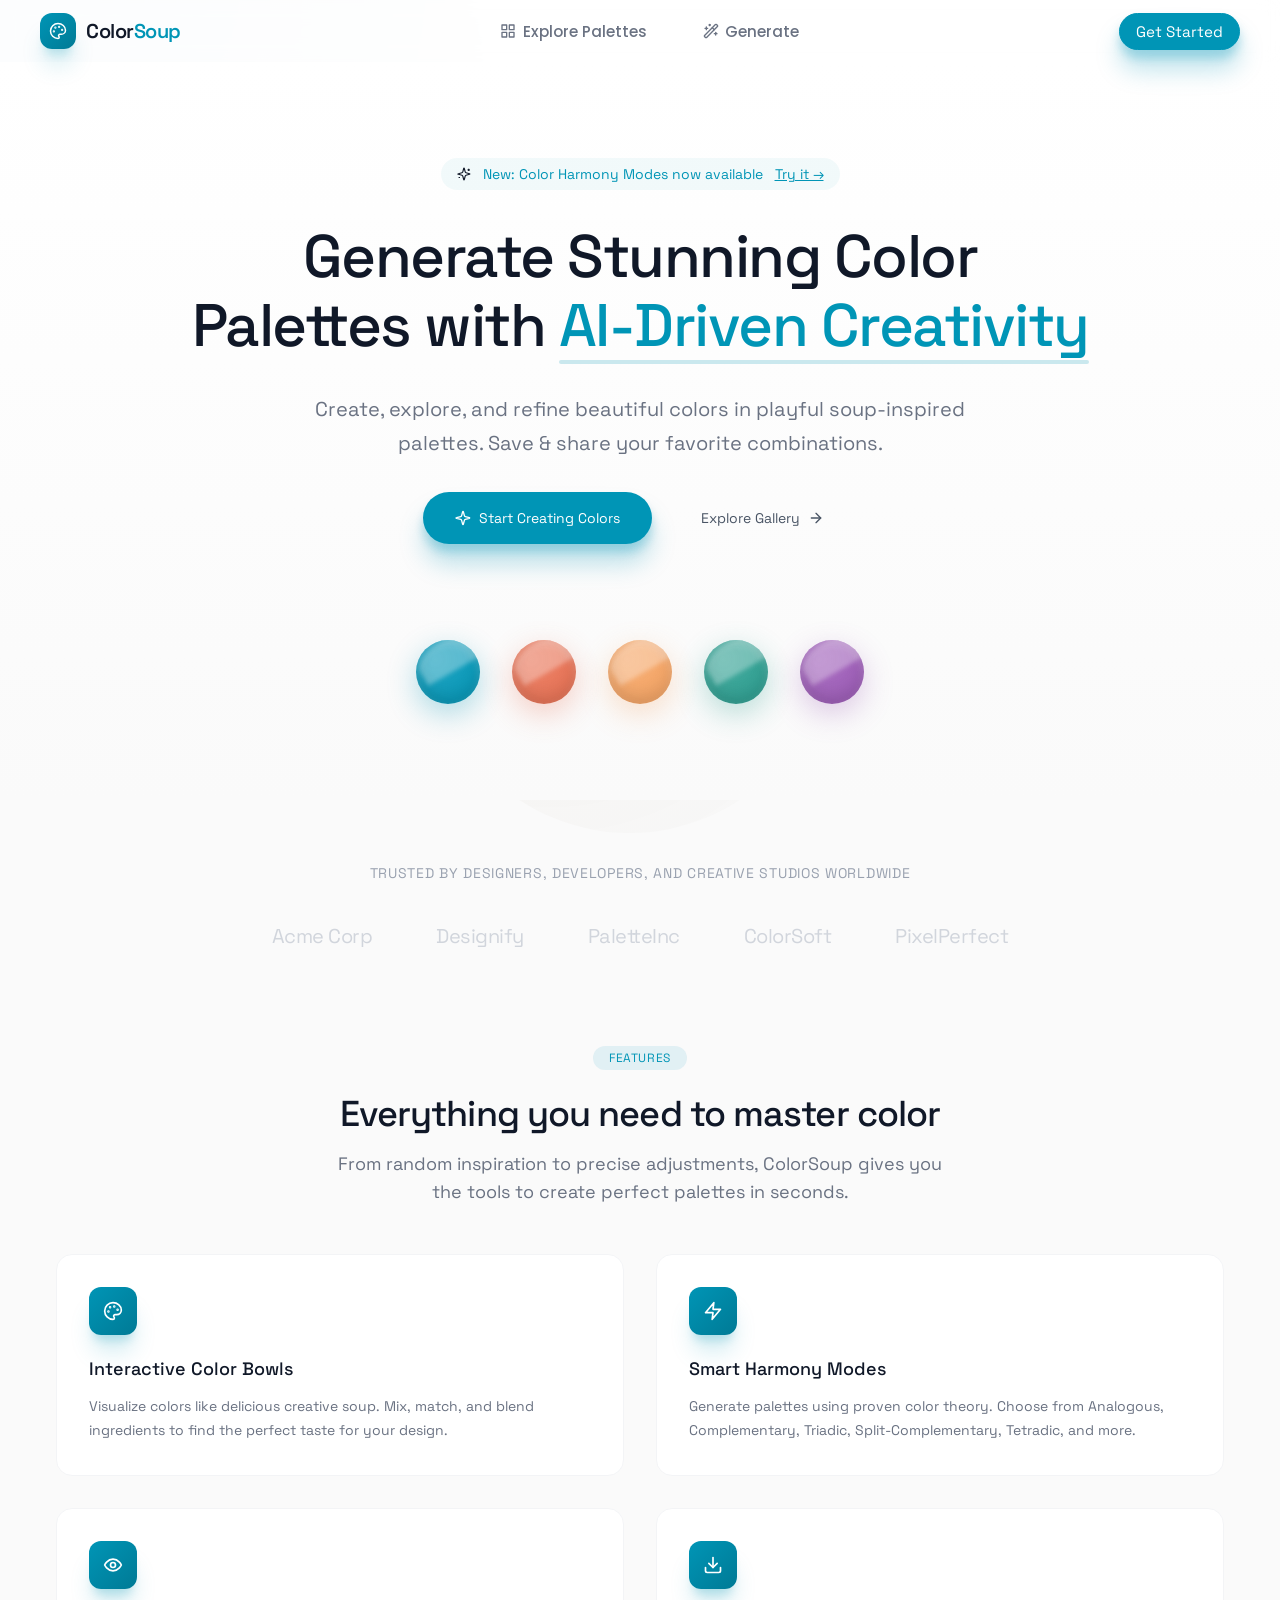
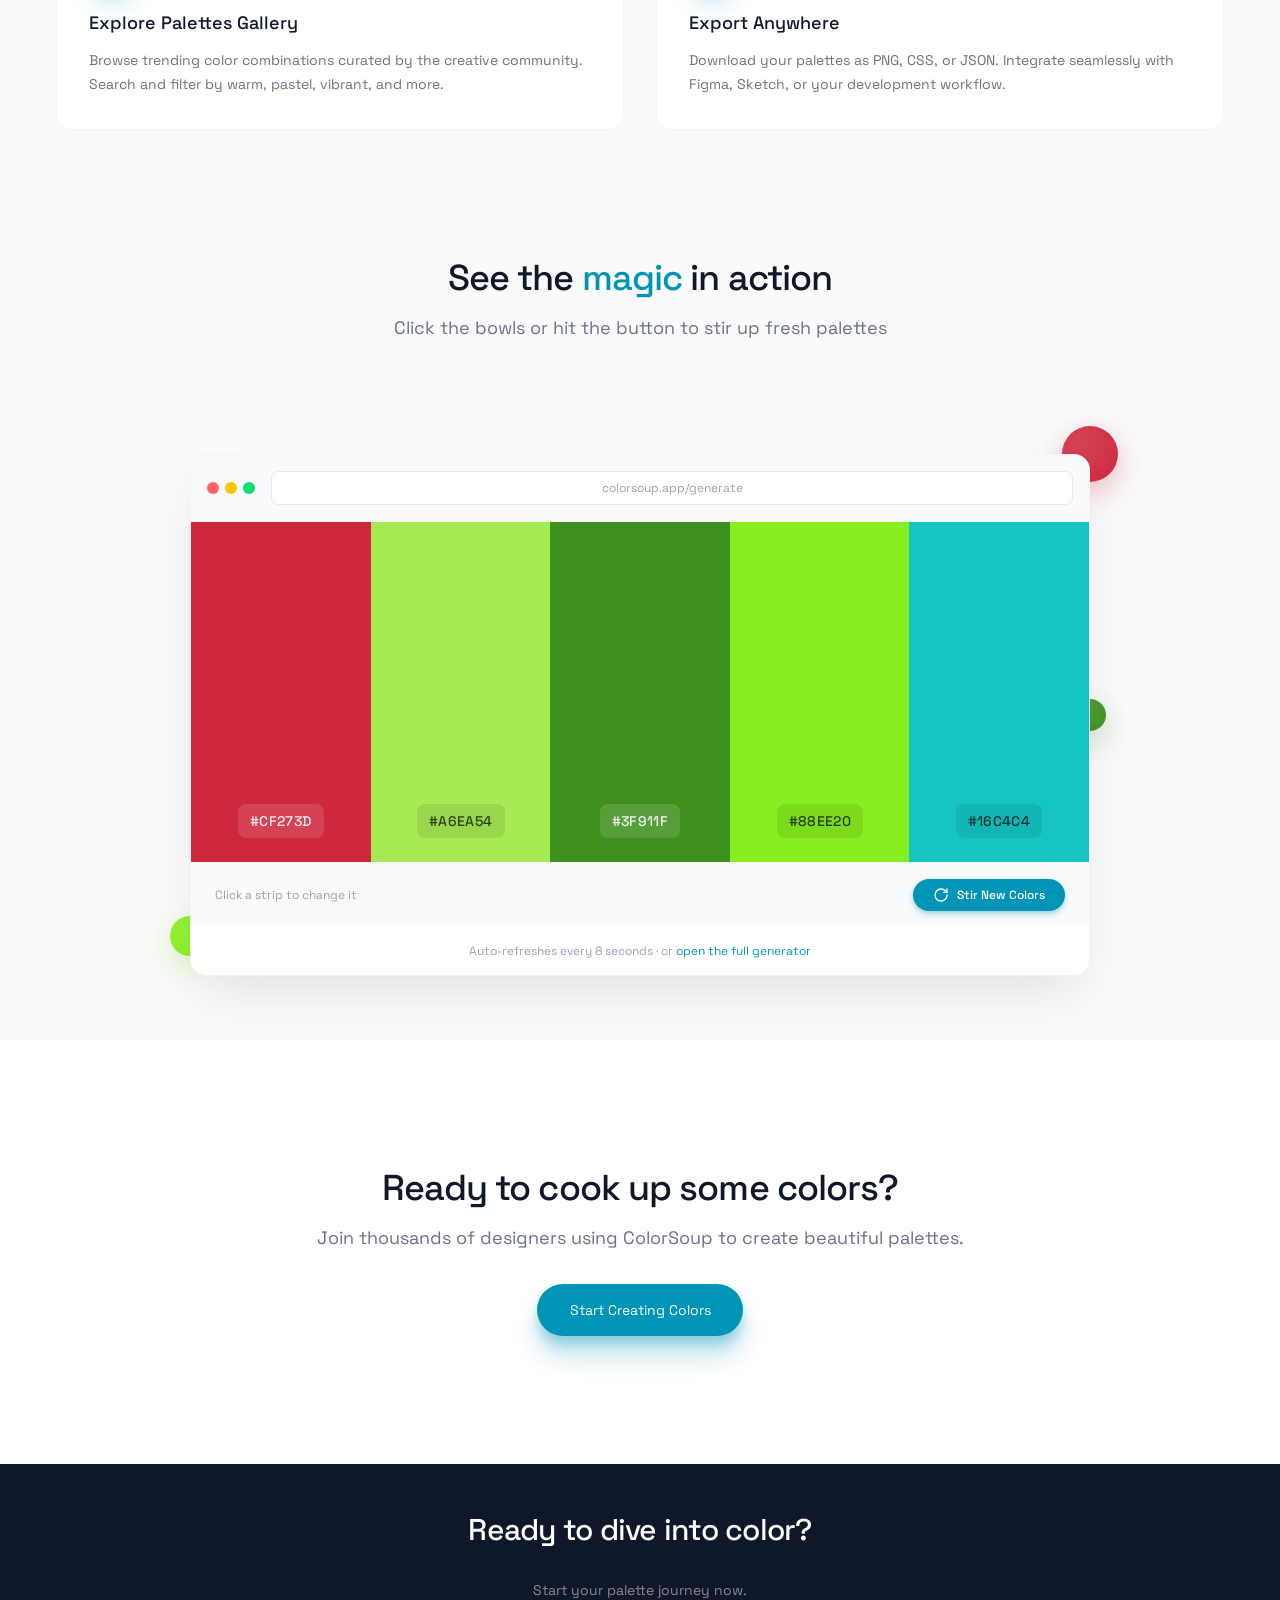
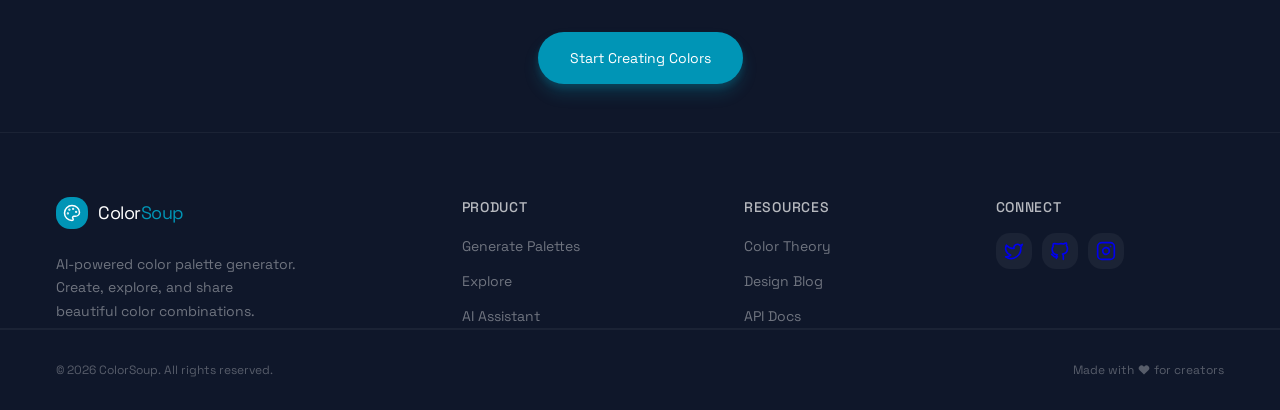
==== commit f55b4f6f: "Version 2 cleaned up" ====
--- a/index.html
+++ b/index.html
@@ -25,7 +25,7 @@
     <div class="container nav-content">
       <a href="#" class="logo logo-link">
         <div class="logo-button">
-          <svg class="logo-icon-image" width="24" height="24" viewBox="0 0 24 24" fill="none" stroke="currentColor" stroke-width="2" stroke-linecap="round" stroke-linejoin="round"><circle cx="13.5" cy="6.5" r=".5" fill="currentColor"/><circle cx="17.5" cy="10.5" r=".5" fill="currentColor"/><circle cx="8.5" cy="7.5" r=".5" fill="currentColor"/><circle cx="6.5" cy="12.5" r=".5" fill="currentColor"/><path d="M12 2C6.5 2 2 6.5 2 12s4.5 10 10 10c.926 0 1.648-.746 1.648-1.688 0-.437-.18-.835-.437-1.125-.29-.289-.438-.652-.438-1.125a1.64 1.64 0 0 1 1.668-1.668h1.996c3.051 0 5.555-2.503 5.555-5.554C21.965 6.012 17.461 2 12 2z"/></svg>
+          <svg class="logo-icon-image" width="18" height="18" viewBox="0 0 24 24" fill="none" stroke="white" stroke-width="2" stroke-linecap="round" stroke-linejoin="round"><circle cx="13.5" cy="6.5" r=".5" fill="white"/><circle cx="17.5" cy="10.5" r=".5" fill="white"/><circle cx="8.5" cy="7.5" r=".5" fill="white"/><circle cx="6.5" cy="12.5" r=".5" fill="white"/><path d="M12 2C6.5 2 2 6.5 2 12s4.5 10 10 10c.926 0 1.648-.746 1.648-1.688 0-.437-.18-.835-.437-1.125-.29-.289-.438-.652-.438-1.125a1.64 1.64 0 0 1 1.668-1.668h1.996c3.051 0 5.555-2.503 5.555-5.554C21.965 6.012 17.461 2 12 2z"/></svg>
         </div>
         <span class="logo-text">Color<span class="logo-highlight">Soup</span></span>
       </a>
@@ -154,7 +154,7 @@
       <div class="cards grid">
         <div class="card">
           <div class="card-icon">
-            <svg width="24" height="24" viewBox="0 0 24 24" fill="none" stroke="currentColor" stroke-width="2" stroke-linecap="round" stroke-linejoin="round"><path d="M12 2C6.5 2 2 6.5 2 12s4.5 10 10 10c.926 0 1.648-.746 1.648-1.688 0-.437-.18-.835-.437-1.125-.29-.289-.438-.652-.438-1.125a1.64 1.64 0 0 1 1.668-1.668h1.996c3.051 0 5.555-2.503 5.555-5.554C21.965 6.012 17.461 2 12 2z"/></svg>
+            <svg width="20" height="20" viewBox="0 0 24 24" fill="none" stroke="white" stroke-width="2" stroke-linecap="round" stroke-linejoin="round"><circle cx="13.5" cy="6.5" r=".5" fill="white"/><circle cx="17.5" cy="10.5" r=".5" fill="white"/><circle cx="8.5" cy="7.5" r=".5" fill="white"/><circle cx="6.5" cy="12.5" r=".5" fill="white"/><path d="M12 2C6.5 2 2 6.5 2 12s4.5 10 10 10c.926 0 1.648-.746 1.648-1.688 0-.437-.18-.835-.437-1.125-.29-.289-.438-.652-.438-1.125a1.64 1.64 0 0 1 1.668-1.668h1.996c3.051 0 5.555-2.503 5.555-5.554C21.965 6.012 17.461 2 12 2z"/></svg>
           </div>
           <h3 class="card-title">Interactive Color Bowls</h3>
           <p class="card-text">
@@ -164,7 +164,7 @@
         </div>
         <div class="card">
           <div class="card-icon">
-            <svg width="24" height="24" viewBox="0 0 24 24" fill="none" stroke="currentColor" stroke-width="2" stroke-linecap="round" stroke-linejoin="round"><polygon points="12 2 15.09 8.26 22 9.27 17 14.14 18.18 21.02 12 17.77 5.82 21.02 7 14.14 2 9.27 8.91 8.26 12 2"></polygon></svg>
+            <svg width="20" height="20" viewBox="0 0 24 24" fill="none" stroke="white" stroke-width="2" stroke-linecap="round" stroke-linejoin="round"><path d="M13 2 3 14h9l-1 8 10-12h-9l1-8z"/></svg>
           </div>
             <h3 class="card-title">Smart Harmony Modes</h3>
             <p class="card-text">
@@ -173,7 +173,7 @@
         </div>
         <div class="card">
           <div class="card-icon">
-            <svg width="24" height="24" viewBox="0 0 24 24" fill="none" stroke="currentColor" stroke-width="2" stroke-linecap="round" stroke-linejoin="round"><rect x="3" y="3" width="18" height="18" rx="2" ry="2"></rect><circle cx="8.5" cy="8.5" r="1.5"></circle><polyline points="21 15 16 10 5 21"></polyline></svg>
+            <svg width="20" height="20" viewBox="0 0 24 24" fill="none" stroke="white" stroke-width="2" stroke-linecap="round" stroke-linejoin="round"><path d="M2 12s3-7 10-7 10 7 10 7-3 7-10 7-10-7-10-7Z"/><circle cx="12" cy="12" r="3"/></svg>
           </div>
           <h3 class="card-title">Explore Palettes Gallery</h3>
           <p class="card-text">
@@ -183,7 +183,7 @@
         </div>
         <div class="card">
           <div class="card-icon">
-            <svg width="24" height="24" viewBox="0 0 24 24" fill="none" stroke="currentColor" stroke-width="2" stroke-linecap="round" stroke-linejoin="round"><path d="M21 15v4a2 2 0 0 1-2 2H5a2 2 0 0 1-2-2v-4"></path><polyline points="7 10 12 15 17 10"></polyline><line x1="12" y1="15" x2="12" y2="3"></line></svg>
+            <svg width="20" height="20" viewBox="0 0 24 24" fill="none" stroke="white" stroke-width="2" stroke-linecap="round" stroke-linejoin="round"><path d="M21 15v4a2 2 0 0 1-2 2H5a2 2 0 0 1-2-2v-4"/><polyline points="7 10 12 15 17 10"/><line x1="12" y1="15" x2="12" y2="3"/></svg>
           </div>
           <h3 class="card-title">Export Anywhere</h3>
           <p class="card-text">
@@ -281,7 +281,7 @@
         <div class="footer-col">
           <div class="footer-logo">
             <div class="logo-icon">
-              <svg width="18" height="18" viewBox="0 0 24 24" fill="none" stroke="currentColor" stroke-width="2" stroke-linecap="round" stroke-linejoin="round"><circle cx="13.5" cy="6.5" r=".5" fill="currentColor"/><circle cx="17.5" cy="10.5" r=".5" fill="currentColor"/><circle cx="8.5" cy="7.5" r=".5" fill="currentColor"/><circle cx="6.5" cy="12.5" r=".5" fill="currentColor"/><path d="M12 2C6.5 2 2 6.5 2 12s4.5 10 10 10c.926 0 1.648-.746 1.648-1.688 0-.437-.18-.835-.437-1.125-.29-.289-.438-.652-.438-1.125a1.64 1.64 0 0 1 1.668-1.668h1.996c3.051 0 5.555-2.503 5.555-5.554C21.965 6.012 17.461 2 12 2z"/></svg>
+              <svg width="18" height="18" viewBox="0 0 24 24" fill="none" stroke="white" stroke-width="2" stroke-linecap="round" stroke-linejoin="round"><circle cx="13.5" cy="6.5" r=".5" fill="white"/><circle cx="17.5" cy="10.5" r=".5" fill="white"/><circle cx="8.5" cy="7.5" r=".5" fill="white"/><circle cx="6.5" cy="12.5" r=".5" fill="white"/><path d="M12 2C6.5 2 2 6.5 2 12s4.5 10 10 10c.926 0 1.648-.746 1.648-1.688 0-.437-.18-.835-.437-1.125-.29-.289-.438-.652-.438-1.125a1.64 1.64 0 0 1 1.668-1.668h1.996c3.051 0 5.555-2.503 5.555-5.554C21.965 6.012 17.461 2 12 2z"/></svg>
             </div>
             <span>Color<span class="footer-logo-highlight">Soup</span></span>
           </div>
--- a/style.css
+++ b/style.css
@@ -128,16 +128,17 @@
   justify-content: center;
   width: 36px;
   height: 36px;
-  background: linear-gradient(
-    180deg,
-    var(--primary) 0%,
-    var(--primary-dark) 100%
-  );
-  border-radius: 8px;
+  background: linear-gradient(135deg, #0095b6 0%, #007a95 100%);
+  border-radius: 12px;
   box-shadow:
-    0px 10px 15px rgba(0, 149, 182, 0.2),
-    0px 4px 6px rgba(0, 149, 182, 0.2);
+    0 20px 25px -5px rgba(0, 149, 182, 0.2),
+    0 10px 10px -5px rgba(0, 149, 182, 0.2);
   flex-shrink: 0;
+  transition: transform 200ms ease;
+}
+
+.logo-button:hover {
+  transform: scale(1.1);
 }
 
 .logo-icon-image {
@@ -738,19 +739,20 @@
 .card-icon {
   width: 48px;
   height: 48px;
-  margin-bottom: 2rem;
+  margin-bottom: 20px;
   display: flex;
   align-items: center;
   justify-content: center;
-  background: linear-gradient(
-    180deg,
-    var(--primary) 0%,
-    var(--primary-dark) 100%
-  );
-  border-radius: 14px;
+  background: linear-gradient(135deg, #0095b6 0%, #007a95 100%);
+  border-radius: 12px;
   box-shadow:
-    0px 10px 15px rgba(0, 149, 182, 0.2),
-    0px 4px 6px rgba(0, 149, 182, 0.2);
+    0 20px 25px -5px rgba(0, 149, 182, 0.2),
+    0 10px 10px -5px rgba(0, 149, 182, 0.2);
+  transition: transform 300ms ease;
+}
+
+.card:hover .card-icon {
+  transform: scale(1.1);
 }
 
 .card-icon img {
@@ -1712,27 +1714,29 @@
   justify-items: center;
 }
 
+.bowl-card {
+  width: 100%;
+  max-width: 180px;
+  display: flex;
+  flex-direction: column;
+  align-items: center;
+  gap: 12px;
+  transition: all 0.3s ease;
+}
+
 .bowl-item {
   width: 100%;
-  max-width: 180px;
   cursor: pointer;
   transition: transform 0.3s ease;
 }
 
-.bowl-item:hover {
+.bowl-card:hover .bowl-item {
   transform: translateY(-8px);
-}
-
-.bowl-wrapper {
-  display: flex;
-  flex-direction: column;
-  align-items: center;
-  gap: 16px;
 }
 
 .bowl-visual {
   width: 100%;
-  padding-bottom: 66%; /* Maintain approx aspect ratio of the SVG */
+  padding-bottom: 66%;
   display: flex;
   align-items: center;
   justify-content: center;
@@ -1747,13 +1751,7 @@
   height: 100%;
 }
 
-.bowl-svg {
-  width: 100%;
-  height: 100%;
-  display: block;
-}
-
-.bowl-controls {
+.bowl-card-footer {
   display: flex;
   flex-direction: column;
   align-items: center;
@@ -1761,16 +1759,23 @@
   width: 100%;
 }
 
-.color-value {
+.color-hex {
   font-family: "Space Grotesk", sans-serif;
   font-size: 14px;
   font-weight: 500;
   letter-spacing: 0.7px;
   text-transform: uppercase;
   color: #364153;
-}
-
-.btn-copy {
+  cursor: pointer;
+  transition: all 0.2s ease;
+}
+
+.color-hex:hover {
+  color: var(--primary);
+  transform: scale(1.05);
+}
+
+.lock-btn {
   background: #f3f4f6;
   border: none;
   width: 26px;
@@ -1781,17 +1786,16 @@
   justify-content: center;
   cursor: pointer;
   transition: all 0.3s ease;
-  color: #364153;
-}
-
-.btn-copy:hover {
+  padding: 6px;
+}
+
+.lock-btn:hover {
   background: #e5e7eb;
   transform: scale(1.1);
 }
 
-.btn-copy svg {
-  width: 14px;
-  height: 14px;
+.bowl-card.locked .lock-btn {
+  background: rgba(0, 149, 182, 0.1);
 }
 
 /* Soup Footer */
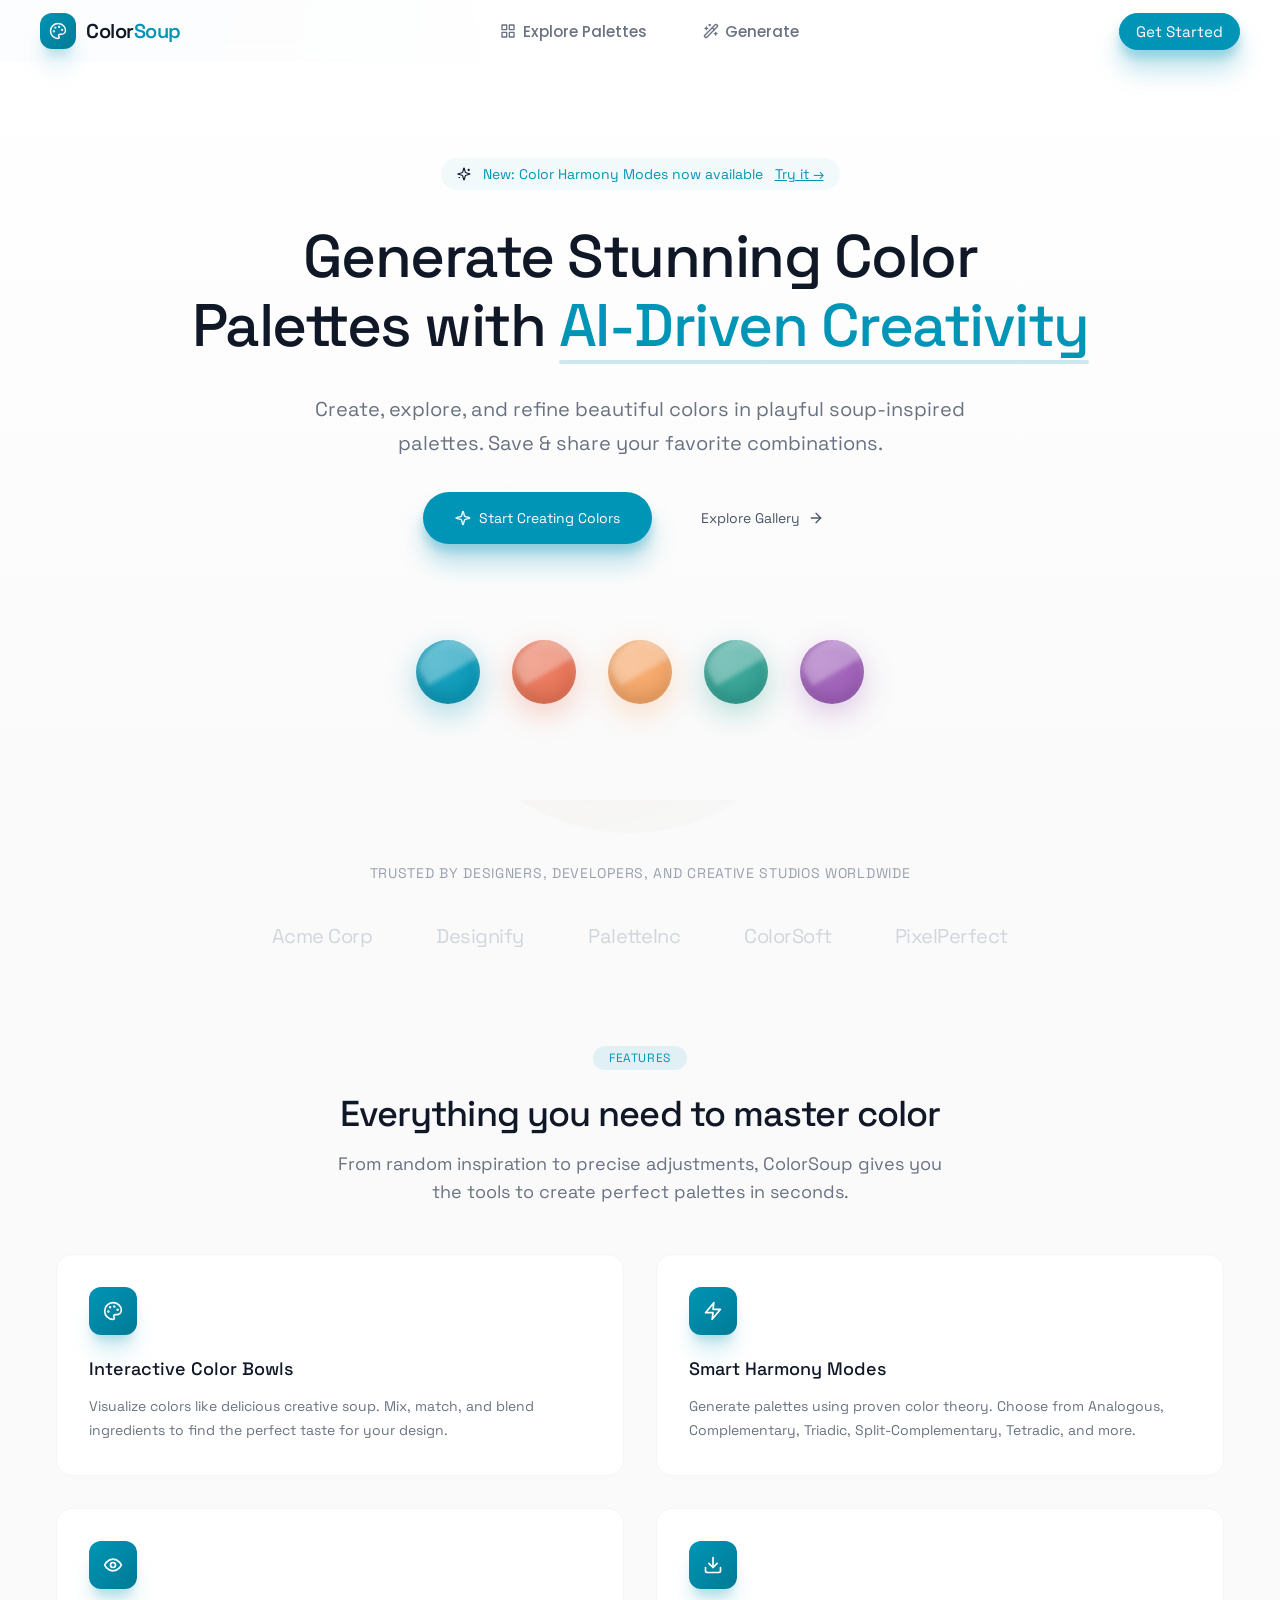
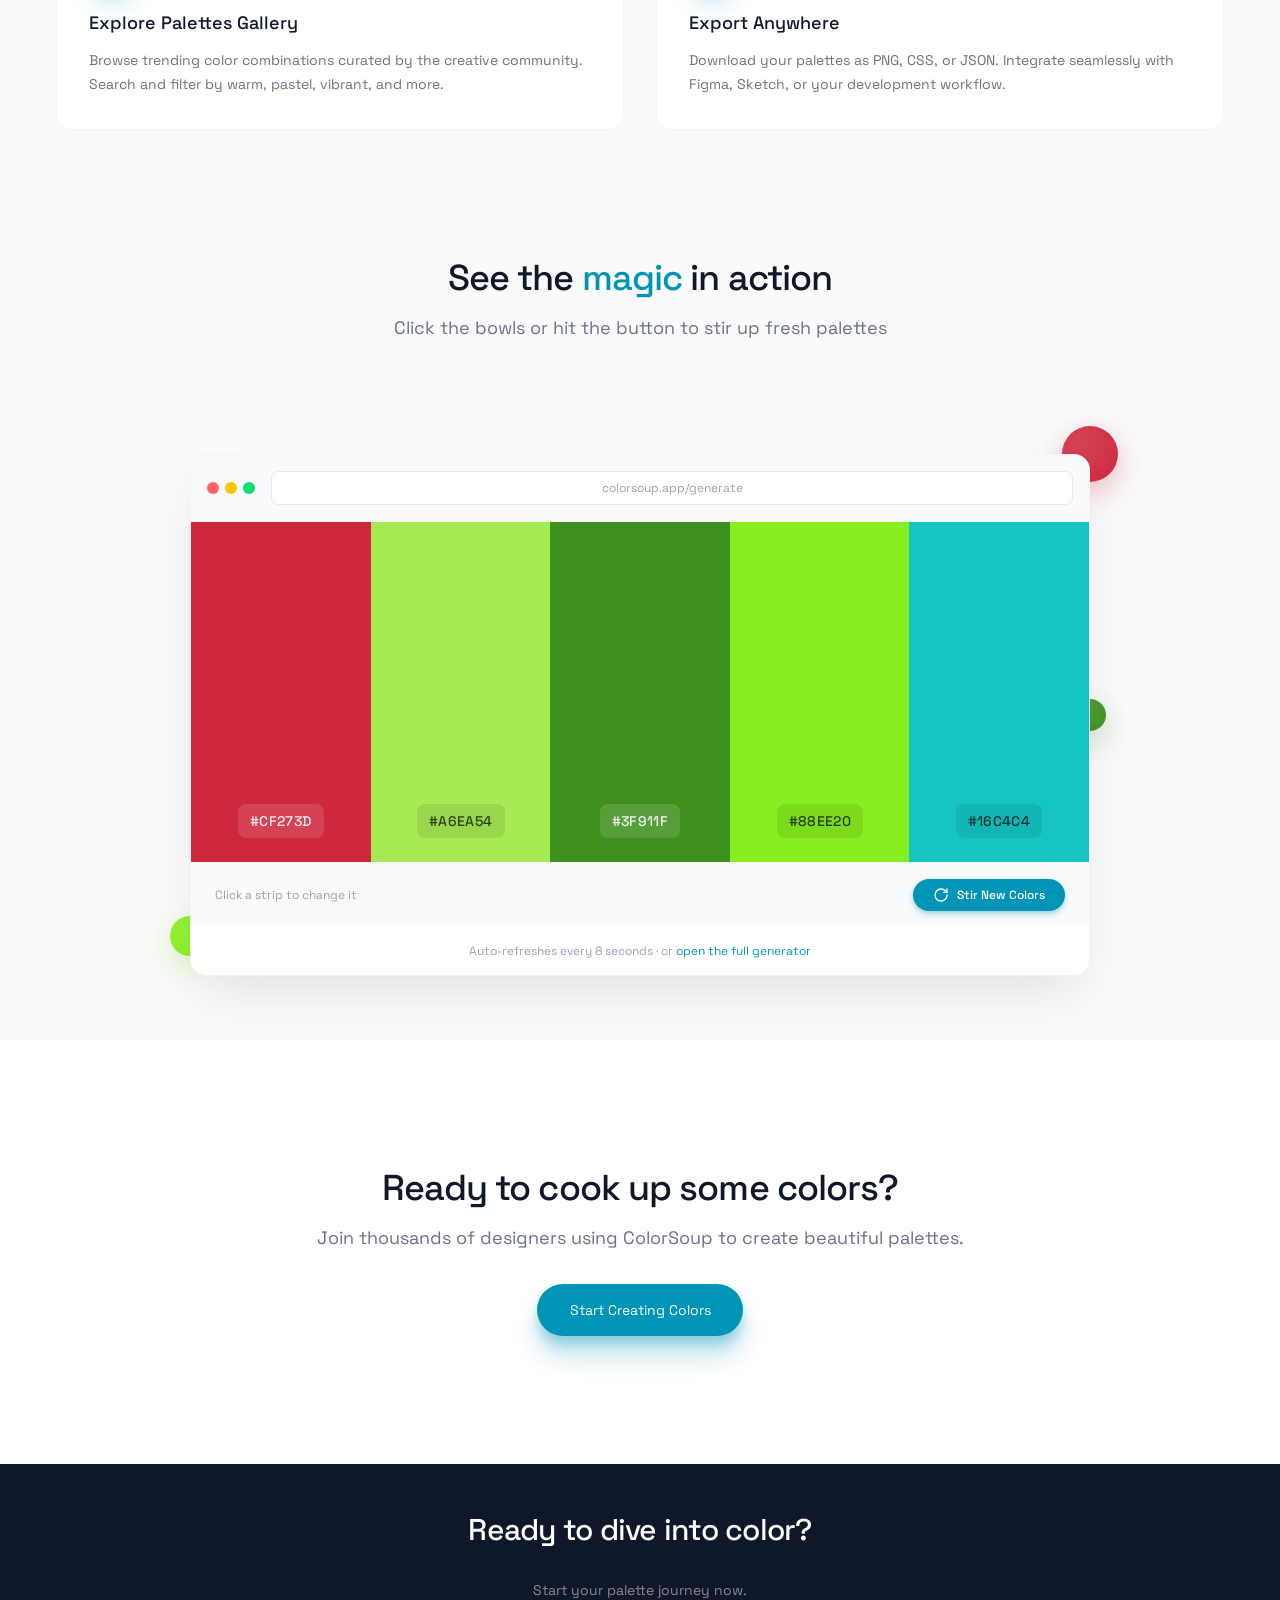
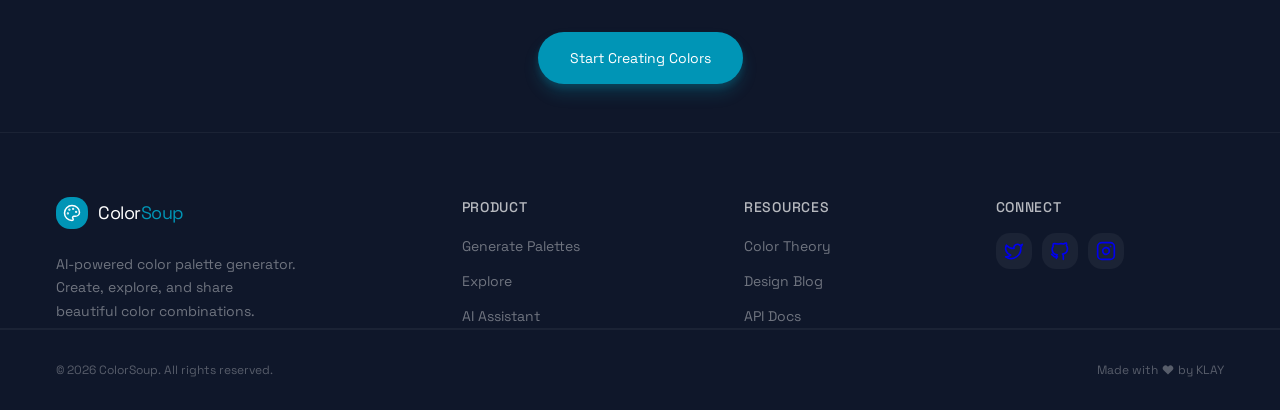
==== commit a7b8b165: "Most recent version 2" ====
--- a/index.html
+++ b/index.html
@@ -330,7 +330,7 @@
     <div class="footer-bottom">
       <div class="container footer-bottom-content">
         <p class="copyright">© 2026 ColorSoup. All rights reserved.</p>
-        <p class="made-with">Made with <svg class="heart-icon" width="16" height="16" viewBox="0 0 24 24" fill="currentColor" stroke="none"><path d="M20.84 4.61a5.5 5.5 0 0 0-7.78 0L12 5.67l-1.06-1.06a5.5 5.5 0 0 0-7.78 7.78l1.06 1.06L12 21.23l7.78-7.78 1.06-1.06a5.5 5.5 0 0 0 0-7.78z"></path></svg> for creators</p>
+        <p class="made-with">Made with <svg class="heart-icon" width="16" height="16" viewBox="0 0 24 24" fill="currentColor" stroke="none"><path d="M20.84 4.61a5.5 5.5 0 0 0-7.78 0L12 5.67l-1.06-1.06a5.5 5.5 0 0 0-7.78 7.78l1.06 1.06L12 21.23l7.78-7.78 1.06-1.06a5.5 5.5 0 0 0 0-7.78z"></path></svg> by KLAY</p>
       </div>
     </div>
   </footer>
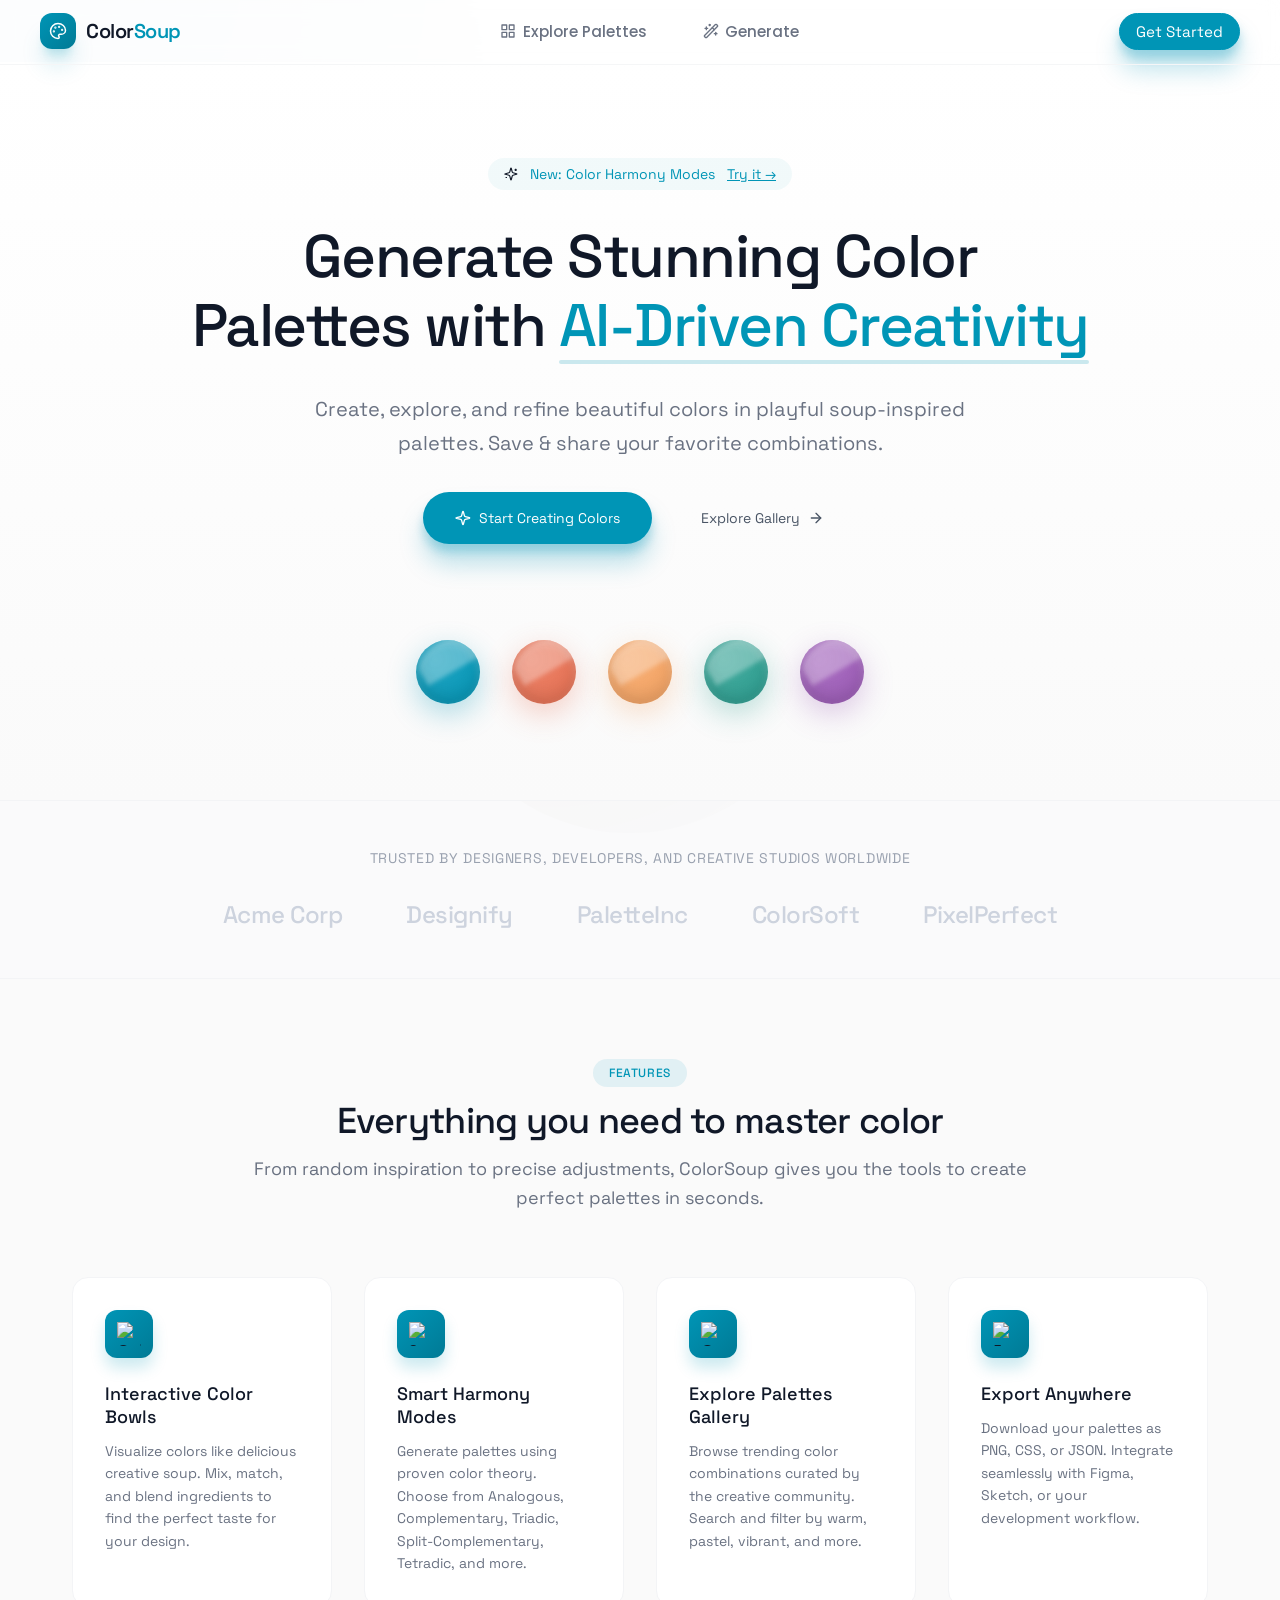
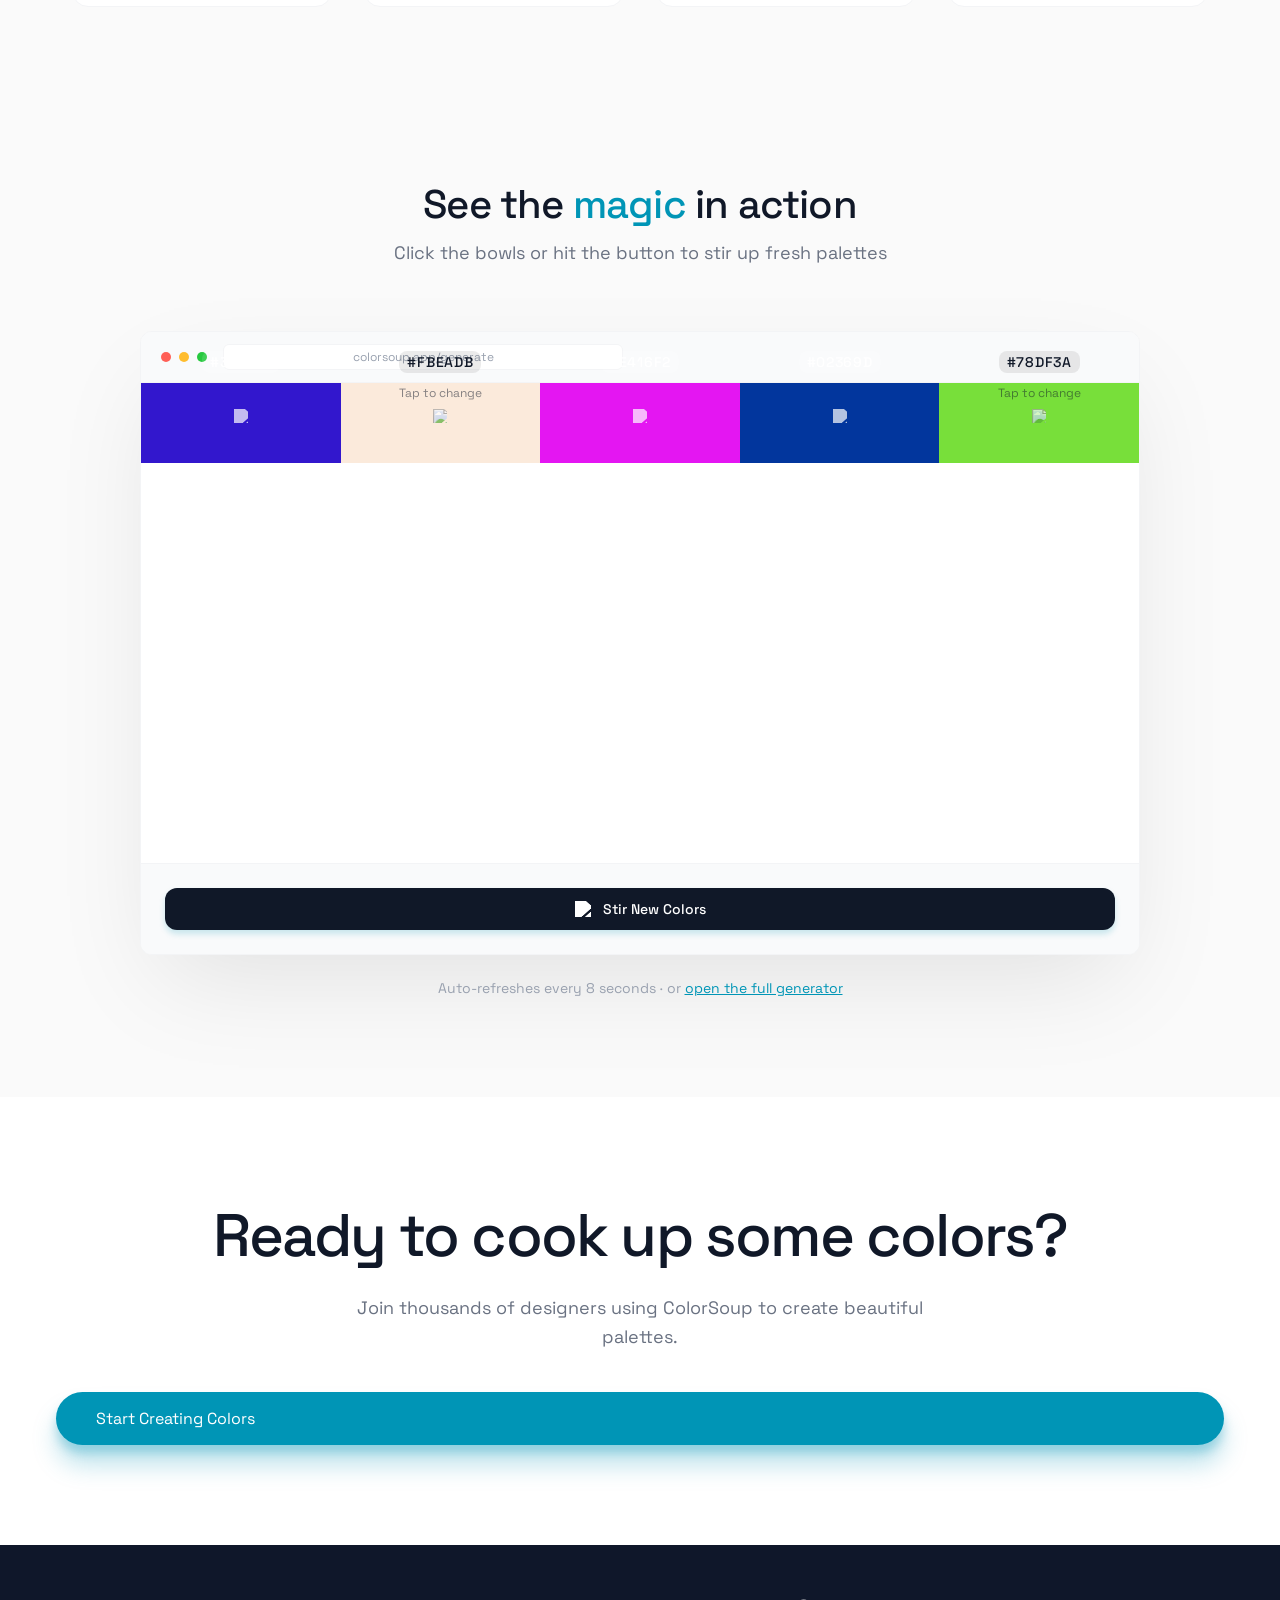
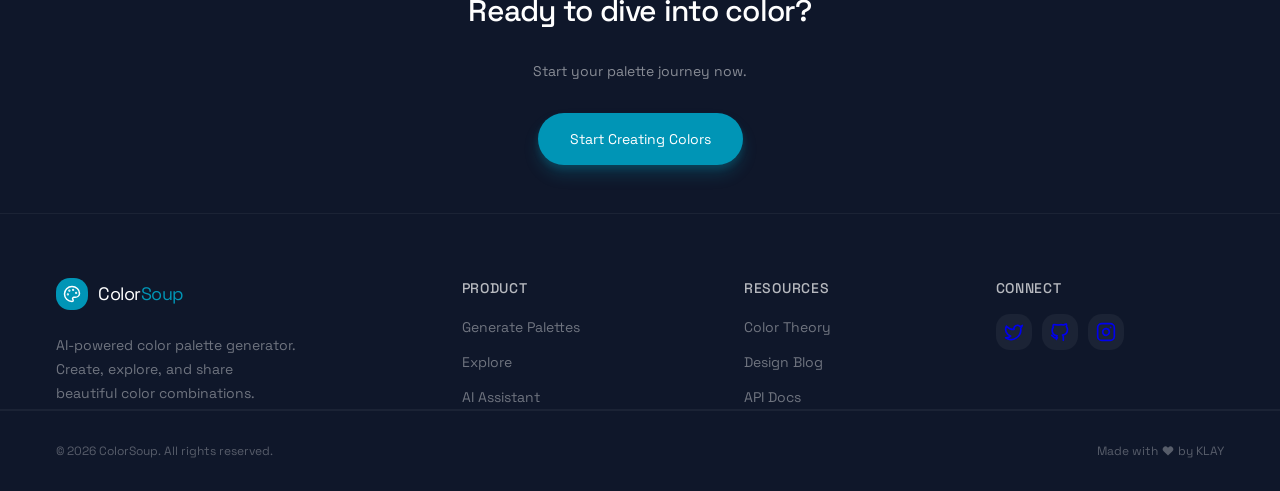
==== commit da9c0bc9: "Mobile&Desktop" ====
--- a/index.html
+++ b/index.html
@@ -46,6 +46,32 @@
       <div class="nav-actions">
         <a href="generator.html" class="btn btn-primary">Get Started</a>
       </div>
+      <button class="mobile-menu-btn" id="mobile-menu-btn" aria-label="Toggle menu">
+        <svg class="menu-icon" width="22" height="22" viewBox="0 0 24 24" fill="none" stroke="currentColor" stroke-width="2" stroke-linecap="round" stroke-linejoin="round">
+          <line x1="3" y1="12" x2="21" y2="12" class="line-1"></line>
+          <line x1="3" y1="6" x2="21" y2="6" class="line-2"></line>
+          <line x1="3" y1="18" x2="21" y2="18" class="line-3"></line>
+        </svg>
+      </button>
+    </div>
+    <!-- Mobile Menu Overlay -->
+    <div class="mobile-menu-overlay" id="mobile-menu-overlay">
+      <div class="mobile-menu-content">
+        <ul class="mobile-nav-links">
+          <li>
+            <a href="gallery.html" class="mobile-nav-link">
+              <svg class="nav-icon" width="18" height="18" viewBox="0 0 24 24" fill="none" stroke="currentColor" stroke-width="2" stroke-linecap="round" stroke-linejoin="round"><rect x="3" y="3" width="7" height="7"></rect><rect x="14" y="3" width="7" height="7"></rect><rect x="14" y="14" width="7" height="7"></rect><rect x="3" y="14" width="7" height="7"></rect></svg>
+              Explore Palettes
+            </a>
+          </li>
+          <li>
+            <a href="generator.html" class="mobile-nav-link">
+              <svg class="nav-icon" width="18" height="18" viewBox="0 0 24 24" fill="none" stroke="currentColor" stroke-width="2" stroke-linecap="round" stroke-linejoin="round"><path d="m21.64 3.64-1.28-1.28a1.21 1.21 0 0 0-1.72 0L2.36 18.64a1.21 1.21 0 0 0 0 1.72l1.28 1.28a1.2 1.2 0 0 0 1.72 0L21.64 5.36a1.2 1.2 0 0 0 0-1.72Z"></path><path d="m14 7 3 3"></path><path d="M5 6v4"></path><path d="M19 14v4"></path><path d="M10 2v2"></path><path d="M7 8H3"></path><path d="M21 16h-4"></path><path d="M11 3H9"></path></svg>
+              Generate
+            </a>
+          </li>
+        </ul>
+      </div>
     </div>
   </nav>
 
@@ -56,7 +82,7 @@
       <div class="hero-announcement" data-name="motion.div" data-node-id="22:356">
         <div class="announcement-badge">
           <svg class="announcement-icon" width="16" height="16" viewBox="0 0 24 24" fill="none" stroke="currentColor" stroke-width="2"><path d="M9.937 15.5A2 2 0 0 0 8.5 14.063l-6.135-1.582a.5.3 0 0 1 0-.962L8.5 9.936A2 2 0 0 0 9.937 8.5l1.582-6.135a.5.5 0 0 1 .963 0L14.063 8.5A2 2 0 0 0 15.5 9.937l6.135 1.581a.5.5 0 0 1 0 .964L15.5 14.063a2 2 0 0 0-1.437 1.437l-1.582 6.135a.5.5 0 0 1-.963 0z"/><path d="M20 3v4"/><path d="M22 5h-4"/><path d="M4 17v2"/><path d="M5 18H3"/></svg>
-          <span class="announcement-text">New: Color Harmony Modes now available</span>
+          <span class="announcement-text">New: Color Harmony Modes</span>
           <a href="#" class="announcement-link">Try it →</a>
         </div>
       </div>
@@ -124,142 +150,195 @@
     </div>
   </header>
 
-  <!-- trusted by section -->
-  <section class="section trusted-by">
-    <div class="container relative">
-      <div class="trusted-by-title">
-        Trusted by designers, developers, and creative studios worldwide
-      </div>
-      <div class="trusted-logos">
-        <span class="trusted-company">Acme Corp</span>
-        <span class="trusted-company">Designify</span>
-        <span class="trusted-company">PaletteInc</span>
-        <span class="trusted-company">ColorSoft</span>
-        <span class="trusted-company">PixelPerfect</span>
+  <!-- Logo Cloud Section -->
+  <section class="section logo-cloud-section">
+    <div class="container logo-cloud-container">
+      <div class="logo-cloud-wrapper">
+        <p class="logo-cloud-title">Trusted by designers, developers, and creative studios worldwide</p>
+        <div class="logo-cloud-grid">
+          <div class="logo-cloud-row">
+            <span class="logo-item">Acme Corp</span>
+            <span class="logo-item">Designify</span>
+          </div>
+          <div class="logo-cloud-row">
+            <span class="logo-item">PaletteInc</span>
+            <span class="logo-item">ColorSoft</span>
+          </div>
+          <div class="logo-cloud-row">
+            <span class="logo-item">PixelPerfect</span>
+          </div>
+        </div>
       </div>
     </div>
   </section>
 
-  <!-- features section -->
-  <section id="features" class="section features">
-    <div class="container">
-      <p class="section-pretitle">Features</p>
-      <h2 class="section-title">
-        Everything you need to master color
-      </h2>
-      <p class="section-subtitle">
-        From random inspiration to precise adjustments, ColorSoup gives you the
-        tools to create perfect palettes in seconds.
-      </p>
-      <div class="cards grid">
-        <div class="card">
-          <div class="card-icon">
-            <svg width="20" height="20" viewBox="0 0 24 24" fill="none" stroke="white" stroke-width="2" stroke-linecap="round" stroke-linejoin="round"><circle cx="13.5" cy="6.5" r=".5" fill="white"/><circle cx="17.5" cy="10.5" r=".5" fill="white"/><circle cx="8.5" cy="7.5" r=".5" fill="white"/><circle cx="6.5" cy="12.5" r=".5" fill="white"/><path d="M12 2C6.5 2 2 6.5 2 12s4.5 10 10 10c.926 0 1.648-.746 1.648-1.688 0-.437-.18-.835-.437-1.125-.29-.289-.438-.652-.438-1.125a1.64 1.64 0 0 1 1.668-1.668h1.996c3.051 0 5.555-2.503 5.555-5.554C21.965 6.012 17.461 2 12 2z"/></svg>
-          </div>
-          <h3 class="card-title">Interactive Color Bowls</h3>
-          <p class="card-text">
-            Visualize colors like delicious creative soup. Mix, match, and blend
-            ingredients to find the perfect taste for your design.
+  <!-- Features Section -->
+  <section id="features" class="section features-section">
+    <div class="container features-container">
+      <div class="features-header">
+        <div class="features-badge">FEATURES</div>
+        <h2 class="features-title">Everything you need to master color</h2>
+        <p class="features-subtitle">
+          From random inspiration to precise adjustments, ColorSoup gives you the tools to create perfect palettes in seconds.
+        </p>
+      </div>
+      
+      <div class="features-grid">
+        <!-- Feature 1 -->
+        <div class="feature-card">
+          <div class="feature-icon-wrapper">
+            <div class="feature-icon">
+              <!-- Using image asset from Figma design context for icon 1 -->
+              <img src="http://localhost:3845/assets/88321980f5cd34264ece60c58e19adb59ec4feb6.svg" alt="Color Bowl icon">
+            </div>
+          </div>
+          <h3 class="feature-card-title">Interactive Color Bowls</h3>
+          <p class="feature-card-text">
+            Visualize colors like delicious creative soup. Mix, match, and blend ingredients to find the perfect taste for your design.
           </p>
         </div>
-        <div class="card">
-          <div class="card-icon">
-            <svg width="20" height="20" viewBox="0 0 24 24" fill="none" stroke="white" stroke-width="2" stroke-linecap="round" stroke-linejoin="round"><path d="M13 2 3 14h9l-1 8 10-12h-9l1-8z"/></svg>
-          </div>
-            <h3 class="card-title">Smart Harmony Modes</h3>
-            <p class="card-text">
-              Generate palettes using proven color theory. Choose from Analogous, Complementary, Triadic, Split-Complementary, Tetradic, and more.
-            </p>
-        </div>
-        <div class="card">
-          <div class="card-icon">
-            <svg width="20" height="20" viewBox="0 0 24 24" fill="none" stroke="white" stroke-width="2" stroke-linecap="round" stroke-linejoin="round"><path d="M2 12s3-7 10-7 10 7 10 7-3 7-10 7-10-7-10-7Z"/><circle cx="12" cy="12" r="3"/></svg>
-          </div>
-          <h3 class="card-title">Explore Palettes Gallery</h3>
-          <p class="card-text">
-            Browse trending color combinations curated by the creative community.
-            Search and filter by warm, pastel, vibrant, and more.
+
+        <!-- Feature 2 -->
+        <div class="feature-card">
+          <div class="feature-icon-wrapper">
+            <div class="feature-icon">
+              <!-- Using image asset from Figma design context for icon 2 -->
+              <img src="http://localhost:3845/assets/6be0be58dbfd0eb10eef3d6dfe5843561e26a019.svg" alt="Smart Harmony icon">
+            </div>
+          </div>
+          <h3 class="feature-card-title">Smart Harmony Modes</h3>
+          <p class="feature-card-text">
+            Generate palettes using proven color theory. Choose from Analogous, Complementary, Triadic, Split-Complementary, Tetradic, and more.
           </p>
         </div>
-        <div class="card">
-          <div class="card-icon">
-            <svg width="20" height="20" viewBox="0 0 24 24" fill="none" stroke="white" stroke-width="2" stroke-linecap="round" stroke-linejoin="round"><path d="M21 15v4a2 2 0 0 1-2 2H5a2 2 0 0 1-2-2v-4"/><polyline points="7 10 12 15 17 10"/><line x1="12" y1="15" x2="12" y2="3"/></svg>
-          </div>
-          <h3 class="card-title">Export Anywhere</h3>
-          <p class="card-text">
-            Download your palettes as PNG, CSS, or JSON. Integrate seamlessly
-            with Figma, Sketch, or your development workflow.
+
+        <!-- Feature 3 -->
+        <div class="feature-card">
+          <div class="feature-icon-wrapper">
+            <div class="feature-icon">
+              <!-- Using image asset from Figma design context for icon 3 -->
+              <img src="http://localhost:3845/assets/cf254276acfe3d72a4ee30143c03b3a89f3957ab.svg" alt="Gallery icon">
+            </div>
+          </div>
+          <h3 class="feature-card-title">Explore Palettes Gallery</h3>
+          <p class="feature-card-text">
+            Browse trending color combinations curated by the creative community. Search and filter by warm, pastel, vibrant, and more.
           </p>
         </div>
+
+        <!-- Feature 4 -->
+        <div class="feature-card">
+          <div class="feature-icon-wrapper">
+            <div class="feature-icon">
+              <!-- Using image asset from Figma design context for icon 4 -->
+              <img src="http://localhost:3845/assets/360137dc12f1514e52a692ae32e3f7235768d105.svg" alt="Export icon">
+            </div>
+          </div>
+          <h3 class="feature-card-title">Export Anywhere</h3>
+          <p class="feature-card-text">
+            Download your palettes as PNG, CSS, or JSON. Integrate seamlessly with Figma, Sketch, or your development workflow.
+          </p>
+        </div>
       </div>
     </div>
   </section>
 
-  <!-- color generator section -->
-  <section id="generator" class="section magic">
-    <div class="container">
-      <!-- Header -->
-      <div class="magic-header">
-        <h2 class="section-title" data-node-id="22:293">See the <span class="highlight-primary">magic</span> in action</h2>
-        <p class="section-subtitle" data-node-id="22:296">Click the bowls or hit the button to stir up fresh palettes</p>
-      </div>
-    </div>
-
-    <div class="generator-window-wrapper">
-      <div class="magic-circle magic-circle-1"></div>
-      <div class="magic-circle magic-circle-2"></div>
-      <div class="magic-circle magic-circle-3"></div>
-      <div class="generator-window" data-node-id="22:297">
-        <!-- Browser chrome -->
-        <div class="browser-header">
-          <div class="browser-dots">
-            <span class="dot red"></span>
-            <span class="dot yellow"></span>
-            <span class="dot green"></span>
-          </div>
-          <div class="browser-url">colorsoup.app/generate</div>
-        </div>
-
-        <!-- Color strips -->
-        <div class="color-strips" data-node-id="22:307">
-          <div class="color-strip" style="background-color: #cf273d;">
-            <span class="hex-code">#CF273D</span>
-          </div>
-          <div class="color-strip" style="background-color: #a6ea54;">
-            <span class="hex-code">#A6EA54</span>
-          </div>
-          <div class="color-strip" style="background-color: #3f911f;">
-            <span class="hex-code">#3F911F</span>
-          </div>
-          <div class="color-strip" style="background-color: #88ee20;">
-            <span class="hex-code">#88EE20</span>
-          </div>
-          <div class="color-strip" style="background-color: #16c4c4;">
-            <span class="hex-code">#16C4C4</span>
-          </div>
-        </div>
-
-        <!-- Controls footer -->
-        <div class="generator-footer" data-node-id="22:328">
-          <span class="footer-text">Click a strip to change it</span>
-          <button class="btn btn-stir" id="stir-button">
-            <svg class="refresh-icon" width="24" height="24" viewBox="0 0 24 24" fill="none" stroke="currentColor" stroke-width="2" stroke-linecap="round" stroke-linejoin="round"><path d="M21 12a9 9 0 1 1-9-9c2.52 0 4.93 1 6.74 2.74L21 8"/><path d="M21 3v5h-5"/></svg>
-            Stir New Colors
-          </button>
-        </div>
-
+  <!-- Showcase Section ("See the Magic") -->
+  <section id="generator" class="section showcase-section">
+    <div class="container showcase-container">
+      <div class="showcase-header">
+        <h2 class="showcase-title">See the <span class="highlight-primary">magic</span> in action</h2>
+        <p class="showcase-subtitle">Click the bowls or hit the button to stir up fresh palettes</p>
+      </div>
+
+      <div class="browser-demo-wrapper">
+        <div class="browser-demo-window">
+          <!-- Browser Header -->
+          <div class="browser-demo-header">
+            <div class="browser-demo-dots">
+              <span class="demo-dot dot-red"></span>
+              <span class="demo-dot dot-yellow"></span>
+              <span class="demo-dot dot-green"></span>
+            </div>
+            <div class="browser-demo-url">colorsoup.app/generate</div>
+          </div>
+
+          <!-- Color Demo Area -->
+          <div class="color-demo-area">
+            <!-- Row 1 -->
+            <div class="color-demo-row" style="background-color: #3217cd;">
+              <div class="color-demo-info">
+                <span class="color-demo-hex">#3217CD</span>
+              </div>
+              <div class="color-demo-action">
+                <span class="color-demo-hint">Tap to change</span>
+                <img src="http://localhost:3845/assets/8e9cea004a0d554f28b1ff54e6f355883ef4c236.svg" alt="Refresh small" class="color-demo-refresh">
+              </div>
+            </div>
+            <!-- Row 2 -->
+            <div class="color-demo-row" style="background-color: #fbeadb;" data-dark-text="true">
+              <div class="color-demo-info">
+                <span class="color-demo-hex">#FBEADB</span>
+              </div>
+              <div class="color-demo-action">
+                <span class="color-demo-hint">Tap to change</span>
+                <img src="http://localhost:3845/assets/bfda6e6ca988f2ff6b5c854592f83e43bd7b8487.svg" alt="Refresh small" class="color-demo-refresh">
+              </div>
+            </div>
+            <!-- Row 3 -->
+            <div class="color-demo-row" style="background-color: #e416f2;">
+              <div class="color-demo-info">
+                <span class="color-demo-hex">#E416F2</span>
+              </div>
+              <div class="color-demo-action">
+                <span class="color-demo-hint">Tap to change</span>
+                <img src="http://localhost:3845/assets/8e9cea004a0d554f28b1ff54e6f355883ef4c236.svg" alt="Refresh small" class="color-demo-refresh">
+              </div>
+            </div>
+            <!-- Row 4 -->
+            <div class="color-demo-row" style="background-color: #02369d;">
+              <div class="color-demo-info">
+                <span class="color-demo-hex">#02369D</span>
+              </div>
+              <div class="color-demo-action">
+                <span class="color-demo-hint">Tap to change</span>
+                <img src="http://localhost:3845/assets/8e9cea004a0d554f28b1ff54e6f355883ef4c236.svg" alt="Refresh small" class="color-demo-refresh">
+              </div>
+            </div>
+            <!-- Row 5 -->
+            <div class="color-demo-row" style="background-color: #78df3a;" data-dark-text="true">
+              <div class="color-demo-info">
+                <span class="color-demo-hex">#78DF3A</span>
+              </div>
+              <div class="color-demo-action">
+                <span class="color-demo-hint">Tap to change</span>
+                <img src="http://localhost:3845/assets/bfda6e6ca988f2ff6b5c854592f83e43bd7b8487.svg" alt="Refresh small" class="color-demo-refresh">
+              </div>
+            </div>
+          </div>
+
+          <!-- Browser Footer -->
+          <div class="browser-demo-footer">
+            <button class="btn btn-stir-new" id="stir-button">
+              <img src="http://localhost:3845/assets/0224e553ac476d3a3149660db35d7a157d490948.svg" alt="Stir icon" class="stir-icon">
+              <span>Stir New Colors</span>
+            </button>
+          </div>
+        </div>
         <!-- Auto-refresh text -->
-        <p class="auto-refresh-text">Auto-refreshes every 8 seconds · or <a href="#">open the full generator</a></p>
+        <p class="demo-refresh-text">Auto-refreshes every 8 seconds · or <a href="#" class="demo-link">open the full generator</a></p>
       </div>
     </div>
   </section>
 
-  <!-- call to action -->
-  <section class="section cta" data-node-id="22:343">
-    <div class="container cta-light">
-      <h2 class="section-title cta-title">Ready to cook up some colors?</h2>
-      <p class="section-subtitle">Join thousands of designers using ColorSoup to create beautiful palettes.</p>
-      <a href="generator.html" class="btn btn-primary btn-lg generate-btn">Start Creating Colors</a>
+  <!-- Final CTA Section -->
+  <section class="section final-cta-section">
+    <div class="container final-cta-container">
+      <h2 class="final-cta-title">Ready to cook up some colors?</h2>
+      <p class="final-cta-subtitle">Join thousands of designers using ColorSoup to create beautiful palettes.</p>
+      <div class="final-cta-actions">
+        <a href="generator.html" class="btn btn-primary btn-lg final-cta-btn">Start Creating Colors</a>
+      </div>
     </div>
   </section>
 
--- a/style.css
+++ b/style.css
@@ -204,6 +204,86 @@
 .nav-actions {
   display: flex;
   gap: 0.75rem;
+}
+
+/* Mobile Navigation Menus */
+.mobile-menu-btn {
+  display: none;
+  background: transparent;
+  border: none;
+  color: var(--text-dark);
+  cursor: pointer;
+  padding: 8px;
+  z-index: 1001;
+  border-radius: 12px;
+  transition: all 0.2s ease;
+}
+
+.mobile-menu-btn:hover {
+  background: rgba(0, 0, 0, 0.05);
+}
+
+.mobile-menu-overlay {
+  position: fixed;
+  top: 64px;
+  left: 0;
+  width: 100%;
+  height: 0;
+  background: rgba(255, 255, 255, 0.98);
+  backdrop-filter: blur(10px);
+  z-index: 1000;
+  overflow: hidden;
+  transition: height 0.3s ease-in-out;
+  border-top: 1.131px solid rgba(243, 244, 246, 0.8);
+}
+
+.mobile-menu-overlay.active {
+  height: calc(100vh - 64px);
+}
+
+.mobile-menu-content {
+  padding: 24px 16px;
+}
+
+.mobile-nav-links {
+  list-style: none;
+  display: flex;
+  flex-direction: column;
+  gap: 8px;
+}
+
+.mobile-nav-link {
+  display: flex;
+  align-items: center;
+  gap: 12px;
+  padding: 12px 16px;
+  text-decoration: none;
+  color: #364153;
+  font-family: "Space Grotesk", sans-serif;
+  font-size: 16px;
+  border-radius: 14px;
+  transition: background 0.2s ease;
+}
+
+.mobile-nav-link:hover {
+  background: rgba(0, 149, 182, 0.1);
+  color: var(--primary);
+}
+
+/* Hamburger to Close Animation */
+.mobile-menu-btn svg line {
+  transition: all 0.3s ease;
+  transform-origin: center;
+}
+
+.mobile-menu-btn.active .line-1 {
+  transform: translateY(6px) rotate(45deg);
+}
+.mobile-menu-btn.active .line-2 {
+  opacity: 0;
+}
+.mobile-menu-btn.active .line-3 {
+  transform: translateY(-6px) rotate(-45deg);
 }
 .btn {
   display: inline-block;
@@ -720,62 +800,101 @@
   margin-right: auto;
 }
 
-/* Features grid */
-.grid {
+/* Features Section */
+.features-section {
+  padding: 80px 0;
+}
+
+.features-header {
+  text-align: center;
+  margin-bottom: 64px;
+}
+
+.features-badge {
+  font-family: "Space Grotesk", sans-serif;
+  font-size: 12px;
+  color: var(--primary);
+  background: rgba(0, 149, 182, 0.1);
+  padding: 4px 16px;
+  border-radius: 9999px;
+  display: inline-block;
+  letter-spacing: 0.6px;
+  margin-bottom: 16px;
+}
+
+.features-title {
+  font-family: "Space Grotesk", sans-serif;
+  font-size: 30px;
+  font-weight: 500;
+  line-height: 36px;
+  letter-spacing: -0.75px;
+  color: var(--text-dark);
+}
+
+.features-subtitle {
+  font-family: "Space Grotesk", sans-serif;
+  font-size: 18px;
+  line-height: 28px;
+  color: var(--text-gray);
+  max-width: 310px;
+  margin: 16px auto 0;
+}
+
+.features-grid {
   display: grid;
-  gap: 2rem;
-  grid-template-columns: repeat(2, 1fr);
-  margin-top: 2rem;
-}
-
-.card {
-  background: var(--bg-white);
-  border: 0.716px solid var(--card-border);
+  grid-template-columns: repeat(auto-fit, minmax(300px, 1fr));
+  gap: 24px;
+  max-width: 1200px;
+  margin: 0 auto;
+  padding: 0 1rem;
+}
+
+.feature-card {
+  background: #fff;
+  border: 1.131px solid var(--card-border);
   border-radius: 16px;
-  padding: 2rem;
-  text-align: left;
-}
-
-.card-icon {
+  padding: 33px;
+  transition: transform 0.3s ease, box-shadow 0.3s ease;
+}
+
+.feature-card:hover {
+  transform: translateY(-5px);
+  box-shadow: 0 10px 25px rgba(0, 0, 0, 0.05);
+}
+
+.feature-icon-wrapper {
+  margin-bottom: 14px;
+}
+
+.feature-icon {
   width: 48px;
   height: 48px;
-  margin-bottom: 20px;
+  border-radius: 14px;
+  background: linear-gradient(180deg, #0095b6 0%, #007a95 100%);
   display: flex;
   align-items: center;
   justify-content: center;
-  background: linear-gradient(135deg, #0095b6 0%, #007a95 100%);
-  border-radius: 12px;
-  box-shadow:
-    0 20px 25px -5px rgba(0, 149, 182, 0.2),
-    0 10px 10px -5px rgba(0, 149, 182, 0.2);
-  transition: transform 300ms ease;
-}
-
-.card:hover .card-icon {
-  transform: scale(1.1);
-}
-
-.card-icon img {
+  box-shadow: 0 10px 15px rgba(0, 149, 182, 0.2);
+}
+
+.feature-icon img {
   width: 20px;
   height: 20px;
-  object-fit: contain;
-}
-
-.card-title {
+}
+
+.feature-card-title {
   font-family: "Space Grotesk", sans-serif;
   font-size: 18px;
   font-weight: 500;
   color: var(--text-dark);
-  line-height: 28px;
-  margin-bottom: 0.75rem;
-}
-
-.card-text {
+  margin-bottom: 14px;
+}
+
+.feature-card-text {
   font-family: "Space Grotesk", sans-serif;
   font-size: 14px;
-  font-weight: 400;
+  line-height: 23.8px;
   color: var(--text-gray);
-  line-height: 23.8px;
 }
 
 /* Palette Gallery Section */
@@ -1025,298 +1144,216 @@
   letter-spacing: 0.45px;
   line-height: 13.5px;
 }
-.generator {
-  padding: 4rem 0;
-  background: var(--bg-light);
-}
-
-.generator-window-wrapper {
+/* Showcase Section */
+.showcase-section {
+  background: linear-gradient(180deg, #f9fafb 0%, #fff 100%);
+  padding: 96px 0;
+}
+
+.showcase-header {
+  text-align: center;
+  margin-bottom: 40px;
+}
+
+.showcase-title {
+  font-family: "Space Grotesk", sans-serif;
+  font-size: 30px;
+  font-weight: 500;
+  line-height: 36px;
+  letter-spacing: -0.75px;
+  color: var(--text-dark);
+}
+
+.showcase-subtitle {
+  font-family: "Space Grotesk", sans-serif;
+  font-size: 18px;
+  line-height: 28px;
+  color: var(--text-gray);
+  margin-top: 16px;
+}
+
+.browser-demo-wrapper {
+  max-width: 320px;
+  margin: 0 auto;
   position: relative;
-  max-width: 900px;
-  margin: 0 auto;
-}
-
-.magic-header {
-  display: flex;
-  flex-direction: column;
-  align-items: center;
-  justify-content: center;
-  margin-bottom: 4rem;
-  text-align: center;
-}
-
-.magic-circle {
-  position: absolute;
+}
+
+.browser-demo-window {
+  background: #fff;
+  border: 1.131px solid rgba(229, 231, 235, 0.5);
+  border-radius: 16px;
+  overflow: hidden;
+  box-shadow: 0 25px 50px -12px rgba(0, 0, 0, 0.1);
+}
+
+.browser-demo-header {
+  background: #f9fafb;
+  border-bottom: 1.131px solid var(--card-border);
+  padding: 12px;
+  display: flex;
+  align-items: center;
+  gap: 8px;
+}
+
+.browser-demo-dots {
+  display: flex;
+  gap: 6px;
+}
+
+.demo-dot {
+  width: 10px;
+  height: 10px;
   border-radius: 50%;
-  z-index: -1;
-}
-
-.magic-circle-1 {
-  width: 56px;
-  height: 56px;
-  right: -28px;
-  top: -28px;
-  background: radial-gradient(
-    circle at 30% 30%,
-    rgba(207, 39, 61, 0.867),
-    rgba(207, 39, 61, 1)
-  );
-  box-shadow: 0px 10px 30px rgba(207, 39, 61, 0.31);
-}
-
-.magic-circle-2 {
-  width: 40px;
-  height: 40px;
-  left: -20px;
-  bottom: 20px;
-  background: radial-gradient(
-    circle at 30% 30%,
-    rgba(136, 238, 32, 0.867),
-    rgba(136, 238, 32, 1)
-  );
-  box-shadow: 0px 10px 30px rgba(136, 238, 32, 0.31);
-}
-
-.magic-circle-3 {
-  width: 32px;
-  height: 32px;
-  right: 0px;
-  top: 50%;
-  transform: translateY(-50%) translateX(16px);
-  background: radial-gradient(
-    circle at 30% 30%,
-    rgba(63, 145, 31, 0.867),
-    rgba(63, 145, 31, 1)
-  );
-  box-shadow: 0px 10px 30px rgba(63, 145, 31, 0.31);
-}
-
-.generator-window {
-  width: 100%;
-  background: white;
-  border: 0.716px solid rgba(229, 231, 235, 0.5);
-  border-radius: 16px;
-  box-shadow: 0px 25px 50px -12px rgba(0, 0, 0, 0.1);
-  overflow: hidden;
-}
-
-/* Browser header */
-.browser-header {
-  display: flex;
-  align-items: center;
-  gap: 16px;
-  padding: 16px;
-  background: #f9fafb;
-  border-bottom: 0.716px solid #f3f4f6;
-  min-height: 50px;
-}
-
-.browser-dots {
-  display: flex;
-  gap: 6px;
-}
-
-.dot {
-  width: 12px;
-  height: 12px;
-  border-radius: 50%;
-  display: inline-block;
-}
-
-.dot.red {
-  background-color: #ff6467;
-}
-
-.dot.yellow {
-  background-color: #fdc700;
-}
-
-.dot.green {
-  background-color: #05df72;
-}
-
-.dot.green.pill {
-  width: 48px;
-  border-radius: 12px;
-}
-
-.browser-url {
+}
+
+.dot-red { background: #ff6467; }
+.dot-yellow { background: #fdc700; }
+.dot-green { background: #05df72; }
+
+.browser-demo-url {
   flex-grow: 1;
-  background: white;
-  border: 0.716px solid #e5e7eb;
+  background: #fff;
+  border: 1.131px solid #e5e7eb;
   border-radius: 8px;
-  padding: 8px 12px;
-  font-size: 12px;
+  font-family: "Space Grotesk", sans-serif;
+  font-size: 10px;
   color: #99a1af;
   text-align: center;
-  font-family: "Space Grotesk", sans-serif;
-}
-
-/* Color strips */
-.color-strips {
-  display: flex;
-  height: 340px;
-}
-
-.color-strip {
-  flex: 1;
-  display: flex;
-  align-items: flex-end;
-  justify-content: center;
-  padding-bottom: 1.5rem;
-  cursor: pointer;
-  transition: opacity 0.3s ease;
-}
-
-.color-strip:hover {
-  opacity: 0.9;
-}
-
-.color-strip .hex-code {
-  background: rgba(255, 255, 255, 0.12);
+  padding: 3px 0;
+}
+
+.color-demo-area {
+  display: flex;
+  flex-direction: column;
+}
+
+.color-demo-row {
+  height: 32px;
+  padding: 0 16px;
+  display: flex;
+  align-items: center;
+  justify-content: space-between;
   color: rgba(255, 255, 255, 0.9);
-  padding: 8px 12px;
-  border-radius: 8px;
+}
+
+.color-demo-row[data-dark-text="true"] {
+  color: rgba(0, 0, 0, 0.7);
+}
+
+.color-demo-hex {
   font-family: "Space Grotesk", sans-serif;
   font-size: 14px;
   font-weight: 500;
   letter-spacing: 0.35px;
-}
-
-.color-strip[style*="cf273d"] .hex-code,
-.color-strip[style*="3f911f"] .hex-code {
   background: rgba(255, 255, 255, 0.12);
-  color: rgba(255, 255, 255, 0.9);
-}
-
-.color-strip[style*="a6ea54"] .hex-code,
-.color-strip[style*="88ee20"] .hex-code,
-.color-strip[style*="16c4c4"] .hex-code {
+  padding: 2px 8px;
+  border-radius: 8px;
+}
+
+.color-demo-row[data-dark-text="true"] .color-demo-hex {
   background: rgba(0, 0, 0, 0.08);
-  color: rgba(0, 0, 0, 0.7);
-}
-
-/* Generator footer */
-.generator-footer {
-  display: flex;
-  justify-content: space-between;
-  align-items: center;
-  padding: 16px 24px;
+}
+
+.color-demo-action {
+  display: flex;
+  align-items: center;
+  gap: 8px;
+}
+
+.color-demo-hint {
+  font-family: "Space Grotesk", sans-serif;
+  font-size: 12px;
+  opacity: 0.7;
+}
+
+.color-demo-row[data-dark-text="true"] .color-demo-hint {
+  opacity: 0.5;
+}
+
+.color-demo-refresh {
+  width: 16px;
+  height: 16px;
+  opacity: 0.7;
+}
+
+.browser-demo-footer {
   background: #f9fafb;
-  border-top: 0.716px solid #f3f4f6;
-  min-height: 56px;
-}
-
-.footer-text {
+  border-top: 1.131px solid var(--card-border);
+  padding: 13px 12px;
+  text-align: center;
+}
+
+.btn-stir-new {
+  background: var(--primary);
+  color: #fff;
+  border: none;
+  border-radius: 9999px;
+  padding: 10px 24px;
+  width: 100%;
+  font-family: "Space Grotesk", sans-serif;
+  font-size: 14px;
+  font-weight: 500;
+  display: flex;
+  align-items: center;
+  justify-content: center;
+  gap: 8px;
+  box-shadow: 0 4px 6px rgba(0, 149, 182, 0.2);
+  transition: all 0.2s ease;
+}
+
+.btn-stir-new:hover {
+  background: var(--primary-dark);
+  transform: translateY(-1px);
+}
+
+.stir-icon {
+  width: 16px;
+  height: 16px;
+}
+
+.demo-refresh-text {
+  text-align: center;
   font-family: "Space Grotesk", sans-serif;
   font-size: 12px;
   color: #99a1af;
-}
-
-.btn-stir {
-  background-color: var(--primary);
-  color: white;
-  border: none;
-  padding: 8px 20px;
-  border-radius: 24px;
-  font-family: "Space Grotesk", sans-serif;
-  font-size: 12px;
-  font-weight: 500;
-  cursor: pointer;
-  display: flex;
-  align-items: center;
-  gap: 8px;
-  box-shadow:
-    0px 4px 6px rgba(0, 149, 182, 0.2),
-    0px 2px 4px rgba(0, 149, 182, 0.2);
-  transition: all 0.3s ease;
-}
-
-.btn-stir:hover {
-  transform: translateY(-2px);
-  box-shadow: 0px 6px 12px rgba(0, 149, 182, 0.3);
-}
-
-.refresh-icon {
-  width: 14px;
-  height: 14px;
-}
-
-/* Auto-refresh text */
-.auto-refresh-text {
-  font-family: "Space Grotesk", sans-serif;
-  font-size: 12px;
-  color: #99a1af;
-  text-align: center;
-  padding: 16px 0;
-}
-
-.auto-refresh-text a {
+  margin-top: 24px;
+}
+
+.demo-link {
   color: var(--primary);
   text-decoration: none;
 }
 
-.auto-refresh-text a:hover {
-  text-decoration: underline;
-}
-
-/* CTA */
-.cta {
-  position: relative;
-  z-index: 10;
+/* Final CTA Section */
+.final-cta-section {
+  padding: 80px 0;
   background: var(--bg-white);
-  padding: 8rem 0;
-}
-
-.cta-light {
+}
+
+.final-cta-container {
   text-align: center;
-  display: flex;
-  flex-direction: column;
-  justify-content: center;
-  align-items: center;
-  position: relative;
-  z-index: 10;
-}
-
-.cta-title {
-  font-family: "Space Grotesk", sans-serif;
-  font-size: 36px;
+}
+
+.final-cta-title {
+  font-family: "Space Grotesk", sans-serif;
+  font-size: 30px;
   font-weight: 500;
-  line-height: 40px;
-  letter-spacing: -0.9px;
-  margin-bottom: 1rem;
   color: var(--text-dark);
-}
-
-.cta .section-subtitle {
+  margin-bottom: 16px;
+}
+
+.final-cta-subtitle {
+  font-family: "Space Grotesk", sans-serif;
+  font-size: 18px;
+  color: var(--text-gray);
   margin-bottom: 32px;
-  max-width: 680px;
-  font-family: "Space Grotesk", sans-serif;
-  font-size: 18px;
-  line-height: 28px;
-  font-weight: 400;
-  color: var(--text-gray);
-}
-
-.cta .btn.btn-primary.btn-lg {
-  margin-top: 0;
-  background: #0095b6;
-  border: none;
-  height: 52px;
-  min-width: 206px;
-  padding: 0 32px;
+}
+
+.final-cta-btn {
+  padding: 12px 32px;
+  font-family: "Space Grotesk", sans-serif;
+  font-size: 16px;
   border-radius: 9999px;
-  font-family: "Space Grotesk", sans-serif;
-  font-size: 14px;
-  font-weight: 400;
-  line-height: normal;
-  color: #ffffff;
-  box-shadow:
-    0px 20px 25px 0px rgba(0, 149, 182, 0.25),
-    0px 8px 10px 0px rgba(0, 149, 182, 0.25);
-  display: inline-flex;
-  align-items: center;
-  justify-content: center;
 }
 
 /* Footer */
@@ -2115,56 +2152,420 @@
   transform: translateX(4px);
 }
 
-/* Trusted By */
-.trusted-by {
-  padding: 4rem 0 2rem;
-  text-align: center;
-}
-.trusted-by-title {
+/* /* Logo Cloud Section */
+.logo-cloud-section {
+  background: rgba(249, 250, 251, 0.5);
+  border-top: 1.131px solid var(--card-border);
+  border-bottom: 1.131px solid var(--card-border);
+  padding: 48px 0;
+  position: relative;
+  z-index: 2;
+}
+
+.logo-cloud-title {
   font-family: "Space Grotesk", sans-serif;
   font-size: 14px;
   font-weight: 400;
   color: #99a1af;
+  text-transform: uppercase;
   letter-spacing: 0.7px;
-  text-transform: uppercase;
-  margin-bottom: 2.5rem;
-}
-.trusted-logos {
-  display: flex;
+  text-align: center;
+  margin-bottom: 32px;
+}
+
+.logo-cloud-grid {
+  display: flex;
+  flex-wrap: wrap;
   justify-content: center;
-  gap: 4rem; /* ~64px based on spacing seen */
-  flex-wrap: wrap;
-  align-items: center;
-}
-.trusted-company {
-  font-family: "Space Grotesk", sans-serif;
-  font-size: 20px;
-  font-weight: 400;
-  line-height: 28px;
+  align-items: center;
+  gap: 40px 64px;
+}
+
+.logo-cloud-row {
+  display: contents; /* Let items participate in the main grid/flex on desktop */
+}
+
+.logo-item {
+  font-family: "Space Grotesk", sans-serif;
+  font-size: 24px;
+  font-weight: 500;
+  color: #cdd3de;
   letter-spacing: -0.5px;
-  color: #d1d5dc;
+  white-space: nowrap;
   transition: color 0.3s ease;
+}
+
+.logo-item:hover {
+  color: #99a1af;
+}
+
+/* Features Section */
+.features-section {
+  padding: 80px 0;
+}
+
+.features-header {
+  text-align: center;
+  margin-bottom: 64px;
+}
+
+.features-badge {
+  font-family: "Space Grotesk", sans-serif;
+  font-size: 12px;
+  font-weight: 500;
+  color: #0095b6;
+  background: rgba(0, 149, 182, 0.1);
+  padding: 6px 16px;
+  border-radius: 24px;
+  display: inline-block;
+  margin-bottom: 16px;
+  letter-spacing: 0.05em;
+}
+
+.features-title {
+  font-family: "Space Grotesk", sans-serif;
+  font-size: 36px;
+  font-weight: 500;
+  color: var(--text-dark);
+  margin-bottom: 16px;
+  letter-spacing: -0.02em;
+}
+
+.features-subtitle {
+  font-family: "Space Grotesk", sans-serif;
+  font-size: 18px;
+  color: var(--text-gray);
+  max-width: 800px;
+  margin: 0 auto;
+  line-height: 1.6;
+}
+
+.features-grid {
+  display: grid;
+  grid-template-columns: repeat(1, 1fr);
+  gap: 32px;
+}
+
+@media (min-width: 768px) {
+  .features-grid {
+    grid-template-columns: repeat(2, 1fr);
+  }
+}
+
+@media (min-width: 1024px) {
+  .features-grid {
+    grid-template-columns: repeat(4, 1fr);
+  }
+}
+
+.feature-card {
+  background: var(--bg-white);
+  border: 1.131px solid var(--card-border);
+  border-radius: 16px;
+  padding: 32px;
+  transition: all 0.3s ease;
+  position: relative;
+  overflow: hidden;
+}
+
+.feature-card:hover {
+  border-color: rgba(0, 149, 182, 0.2);
+  transform: translateY(-4px);
+  box-shadow: 
+    0 20px 25px -5px rgba(0, 149, 182, 0.05),
+    0 10px 10px -5px rgba(0, 149, 182, 0.03);
+}
+
+.feature-icon-wrapper {
+  margin-bottom: 24px;
+}
+
+.feature-icon {
+  width: 48px;
+  height: 48px;
+  border-radius: 12px;
+  background: linear-gradient(135deg, #0095b6 0%, #007a95 100%);
+  display: flex;
+  align-items: center;
+  justify-content: center;
+}
+
+.feature-icon img {
+  width: 24px;
+  height: 24px;
+}
+
+.feature-card-title {
+  font-family: "Space Grotesk", sans-serif;
+  font-size: 18px;
+  font-weight: 500;
+  color: var(--text-dark);
+  margin-bottom: 12px;
+}
+
+.feature-card-text {
+  font-family: "Space Grotesk", sans-serif;
+  font-size: 14px;
+  color: var(--text-gray);
+  line-height: 1.6;
+}
+
+/* Showcase Section */
+.showcase-section {
+  padding: 100px 0;
+  background: var(--bg-light);
+}
+
+.showcase-header {
+  text-align: center;
+  margin-bottom: 64px;
+}
+
+.showcase-title {
+  font-family: "Space Grotesk", sans-serif;
+  font-size: 40px;
+  font-weight: 500;
+  color: var(--text-dark);
+  margin-bottom: 16px;
+  letter-spacing: -0.02em;
+}
+
+.highlight-primary {
+  color: var(--primary);
+}
+
+.showcase-subtitle {
+  font-family: "Space Grotesk", sans-serif;
+  font-size: 18px;
+  color: var(--text-gray);
+  max-width: 600px;
+  margin: 0 auto;
+}
+
+.browser-demo-wrapper {
+  max-width: 1000px;
+  margin: 0 auto;
+  position: relative;
+}
+
+.browser-demo-window {
+  background: var(--bg-white);
+  border: 1.131px solid var(--card-border);
+  border-radius: 12px;
+  overflow: hidden;
+  box-shadow: 0 40px 100px -20px rgba(0, 0, 0, 0.1);
+}
+
+.browser-demo-header {
+  background: #f9fafb;
+  border-bottom: 1.131px solid var(--card-border);
+  padding: 12px 20px;
+  display: flex;
+  align-items: center;
+  gap: 16px;
+}
+
+.browser-demo-dots {
+  display: flex;
+  gap: 8px;
+}
+
+.demo-dot {
+  width: 10px;
+  height: 10px;
+  border-radius: 50%;
+}
+
+.dot-red { background: #ff5f56; }
+.dot-yellow { background: #ffbd2e; }
+.dot-green { background: #27c93f; }
+
+.browser-demo-url {
+  background: white;
+  border: 1.131px solid var(--card-border);
+  border-radius: 6px;
+  padding: 4px 12px;
+  font-family: "Space Grotesk", sans-serif;
+  font-size: 12px;
+  color: #99a1af;
+  flex: 1;
+  max-width: 400px;
+  text-align: center;
+}
+
+.color-demo-area {
+  display: flex;
+  flex-direction: column; /* Mobile default */
+}
+
+@media (min-width: 768px) {
+  .color-demo-area {
+    flex-direction: row; /* Desktop horizontal strips */
+    height: 480px;
+  }
+}
+
+.color-demo-row {
+  flex: 1;
+  min-height: 80px;
+  padding: 24px;
+  display: flex;
+  flex-direction: row;
+  align-items: center;
+  justify-content: space-between;
+  cursor: pointer;
+  transition: all 0.3s ease;
+  position: relative;
+}
+
+@media (min-width: 768px) {
+  .color-demo-row {
+    flex-direction: column;
+    justify-content: flex-end;
+    align-items: center;
+    padding: 40px 20px;
+  }
+
+  .color-demo-row:hover {
+    flex: 1.4;
+  }
+}
+
+.color-demo-info {
+  display: flex;
+  align-items: center;
+}
+
+.color-demo-hex {
+  font-family: "Space Grotesk", sans-serif;
+  font-size: 14px;
+  font-weight: 500;
+  color: white;
+  letter-spacing: 0.05em;
+}
+
+.color-demo-row[data-dark-text="true"] .color-demo-hex,
+.color-demo-row[data-dark-text="true"] .color-demo-hint {
+  color: var(--text-dark);
+}
+
+.color-demo-action {
+  display: flex;
+  align-items: center;
+  gap: 8px;
+}
+
+@media (min-width: 768px) {
+  .color-demo-action {
+    flex-direction: column;
+    margin-top: 12px;
+  }
+}
+
+.color-demo-hint {
+  font-family: "Space Grotesk", sans-serif;
+  font-size: 12px;
+  color: rgba(255, 255, 255, 0.7);
   opacity: 0;
-}
-.trusted-company:hover {
-  color: #0095b6;
-}
-
-/* Feature Cards */
-.card {
-  transition: all 0.3s ease;
-}
-.card:hover {
-  border-color: rgba(0, 149, 182, 0.2);
-  box-shadow:
-    0 20px 25px -5px rgba(0, 149, 182, 0.05),
-    0 8px 10px -6px rgba(0, 149, 182, 0.05);
-}
-.card-icon {
-  transition: transform 0.3s ease;
-}
-.card:hover .card-icon {
-  transform: scale(1.1);
+  transition: opacity 0.2s ease;
+}
+
+.color-demo-row:hover .color-demo-hint {
+  opacity: 1;
+}
+
+.color-demo-refresh {
+  width: 14px;
+  height: 14px;
+  filter: brightness(0) invert(1);
+}
+
+.color-demo-row[data-dark-text="true"] .color-demo-refresh {
+  filter: none;
+}
+
+.browser-demo-footer {
+  padding: 24px;
+  display: flex;
+  justify-content: center;
+  background: #f9fafb;
+}
+
+.btn-stir-new {
+  background: var(--text-dark);
+  color: white;
+  border: none;
+  border-radius: 12px;
+  padding: 12px 24px;
+  display: flex;
+  align-items: center;
+  gap: 12px;
+  font-family: "Space Grotesk", sans-serif;
+  font-size: 14px;
+  font-weight: 500;
+  cursor: pointer;
+  transition: all 0.2s ease;
+}
+
+.btn-stir-new:hover {
+  background: #000;
+  transform: translateY(-2px);
+}
+
+.stir-icon {
+  width: 16px;
+  height: 16px;
+  filter: brightness(0) invert(1);
+}
+
+.demo-refresh-text {
+  text-align: center;
+  margin-top: 24px;
+  font-family: "Space Grotesk", sans-serif;
+  font-size: 14px;
+  color: #99a1af;
+}
+
+.demo-link {
+  color: var(--primary);
+  text-decoration: underline;
+}
+
+/* Final CTA Section */
+.final-cta-section {
+  padding: 100px 0;
+  text-align: center;
+  background: white;
+}
+
+.final-cta-title {
+  font-family: "Space Grotesk", sans-serif;
+  font-size: 36px;
+  font-weight: 500;
+  color: var(--text-dark);
+  margin-bottom: 20px;
+  letter-spacing: -0.03em;
+}
+
+@media (min-width: 768px) {
+  .final-cta-title {
+    font-size: 60px;
+  }
+}
+
+.final-cta-subtitle {
+  font-family: "Space Grotesk", sans-serif;
+  font-size: 18px;
+  color: var(--text-gray);
+  max-width: 600px;
+  margin: 0 auto 40px;
+  line-height: 1.6;
+}
+
+.final-cta-btn {
+  border-radius: 9999px;
+  padding: 16px 40px;
+  height: auto;
 }
 
 /* Live Palette Demo Hover & Regenerate */
@@ -2414,93 +2815,110 @@
 
 /* Responsive */
 @media (max-width: 768px) {
-  .grid {
+  .container {
+    padding: 0 1.5rem;
+  }
+
+  .nav-links,
+  .nav-actions {
+    display: none;
+  }
+
+  .mobile-menu-btn {
+    display: flex;
+    align-items: center;
+    justify-content: center;
+  }
+
+  .hero {
+    padding: 3rem 0;
+  }
+
+  .hero-title {
+    font-size: 30px;
+    line-height: 36px;
+    letter-spacing: -0.5px;
+    margin-bottom: 1rem;
+    padding: 0 1rem;
+  }
+
+  .hero-title-main,
+  .hero-title-highlight {
+    font-size: 30px !important;
+    line-height: 36px !important;
+    display: block;
+    white-space: normal !important;
+  }
+
+  .hero-subtitle {
+    font-size: 18px;
+    line-height: 30.6px;
+    max-width: 311px;
+    margin: 1.5rem auto;
+  }
+
+  .hero-cta {
+    flex-direction: column;
+    gap: 1rem;
+    align-items: center;
+  }
+
+  .hero-cta .btn {
+    width: 100%;
+    max-width: 300px;
+    justify-content: center;
+  }
+
+  .hero-announcement {
+    max-width: 100%;
+    overflow-x: auto;
+    white-space: nowrap;
+    -ms-overflow-style: none;
+    scrollbar-width: none;
+    display: flex;
+    justify-content: center;
+  }
+
+  .hero-announcement::-webkit-scrollbar {
+    display: none;
+  }
+
+  .announcement-badge {
+    padding: 6px 16px;
+    flex-shrink: 0;
+  }
+
+  .cards.grid {
     grid-template-columns: 1fr;
-  }
-
-  .section-title {
-    font-size: 28px;
-    line-height: 32px;
-  }
-
-  .section-subtitle {
-    font-size: 16px;
-    line-height: 24px;
-  }
-
-  .generator-title {
-    font-size: 28px;
-    line-height: 32px;
-  }
-
-  .generator-window {
-    margin: 0 1rem;
-  }
-
-  .color-strips {
-    min-height: 240px;
-  }
-
-  .soup-header {
+    gap: 2rem;
+  }
+
+  .footer-container {
     flex-direction: column;
-    align-items: flex-start;
-  }
-
-  .soup-controls {
-    width: 100%;
-    justify-content: flex-start;
-  }
-
-  .control-group {
-    width: 100%;
-    flex-wrap: wrap;
-  }
-
-  .btn-dropdown,
-  .btn-regenerate,
-  .btn-icon-only {
-    flex: 1;
-    min-width: 120px;
-  }
-
-  .bowls-container {
-    grid-template-columns: repeat(2, 1fr);
-    gap: 32px 24px;
-  }
-
-  .browser-header {
-    flex-direction: column;
-    gap: 8px;
-  }
-
-  .browser-url {
-    width: 100%;
-  }
-
-  .generator-footer {
+    gap: 3rem;
+  }
+
+  .footer-col {
+    text-align: center;
+  }
+
+  .footer-logo {
+    justify-content: center;
+  }
+
+  .footer-social {
+    justify-content: center;
+  }
+
+  .footer-bottom-content {
     flex-direction: column;
     gap: 1rem;
     text-align: center;
   }
 
-  .footer-cta-title {
-    font-size: 24px;
-    line-height: 28px;
-  }
-
-  .footer-container {
-    flex-direction: column;
-    gap: 2rem;
-  }
-
-  .footer-bottom-content {
-    justify-content: center;
-    text-align: center;
-  }
-
   .palettes-grid {
     grid-template-columns: 1fr;
-    gap: 16px;
+    gap: 1.5rem;
   }
 
   .filter-tags {
@@ -2510,11 +2928,12 @@
 
   .filter-label {
     margin-right: 0;
-    margin-bottom: 8px;
+    margin-bottom: 0.5rem;
+    text-align: center;
   }
 
   .tag-btn {
-    flex: 1;
+    width: 100%;
   }
 
   .gallery-controls {
